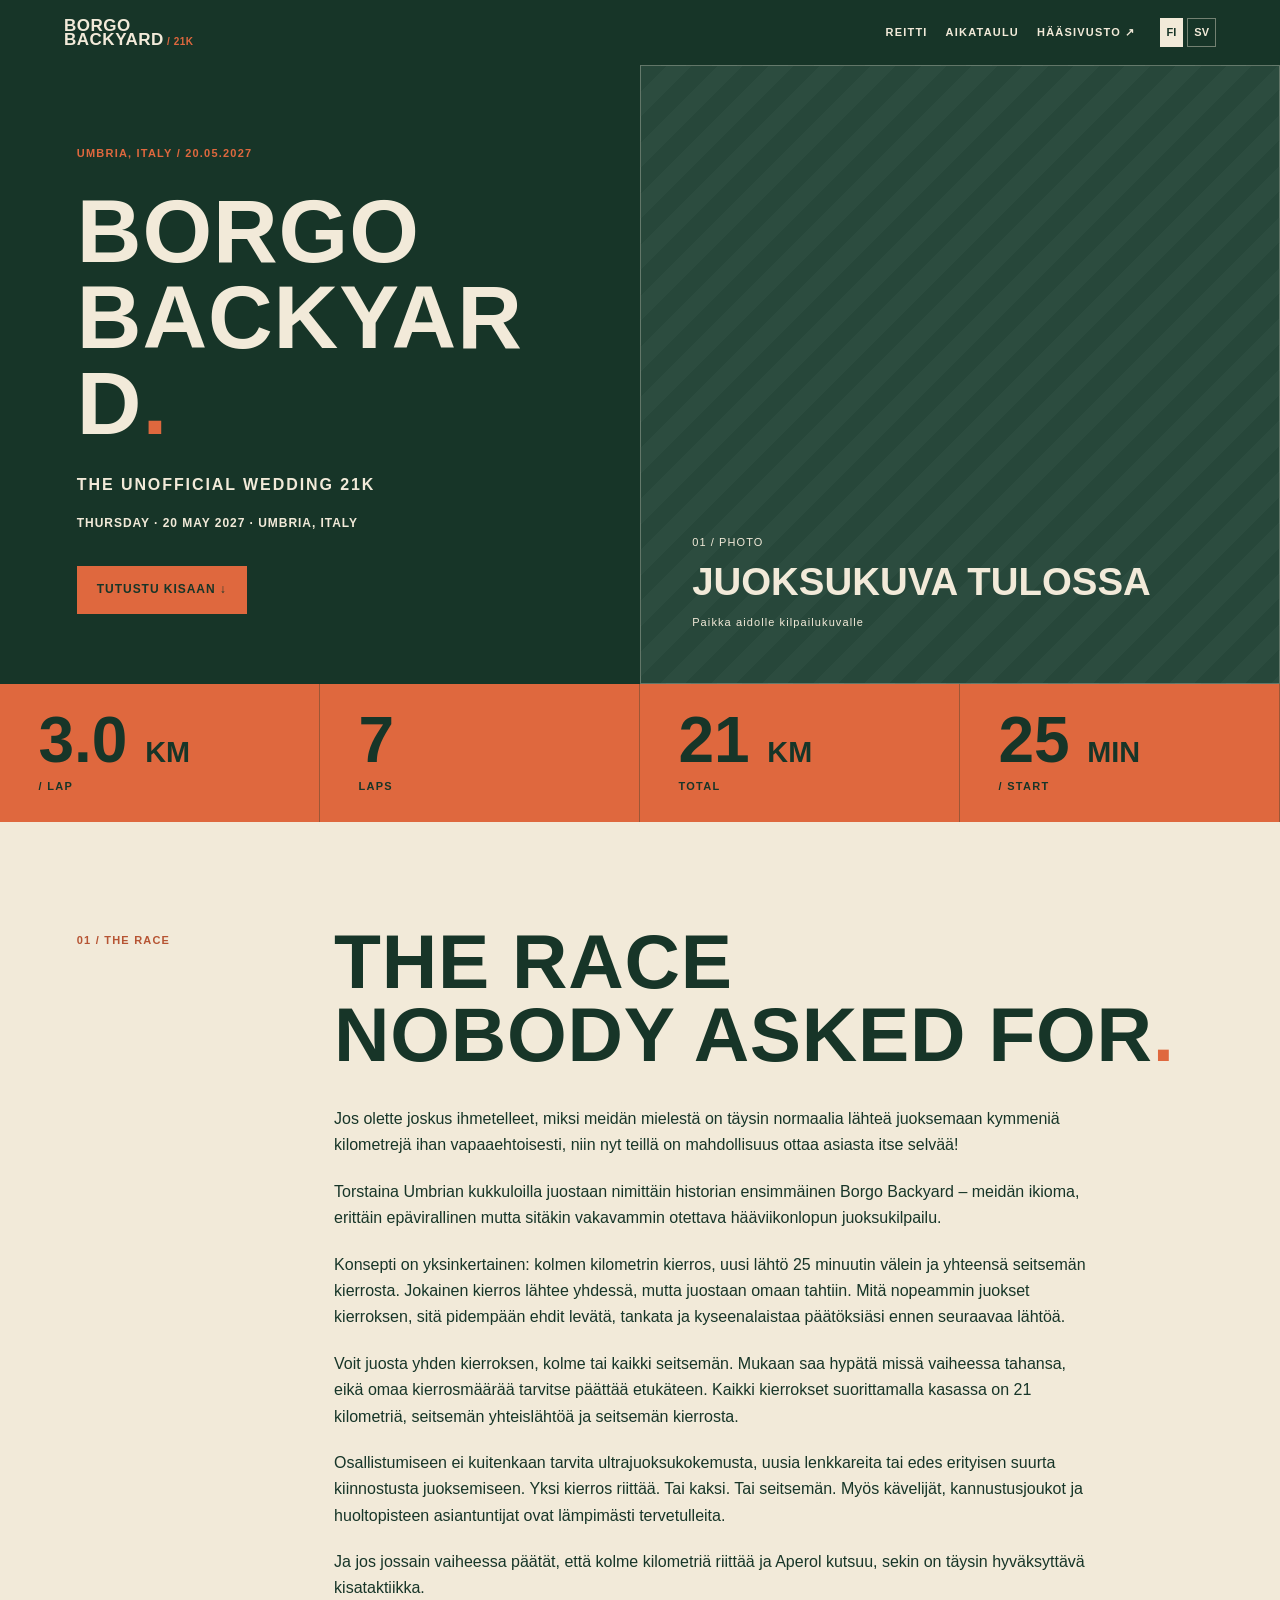
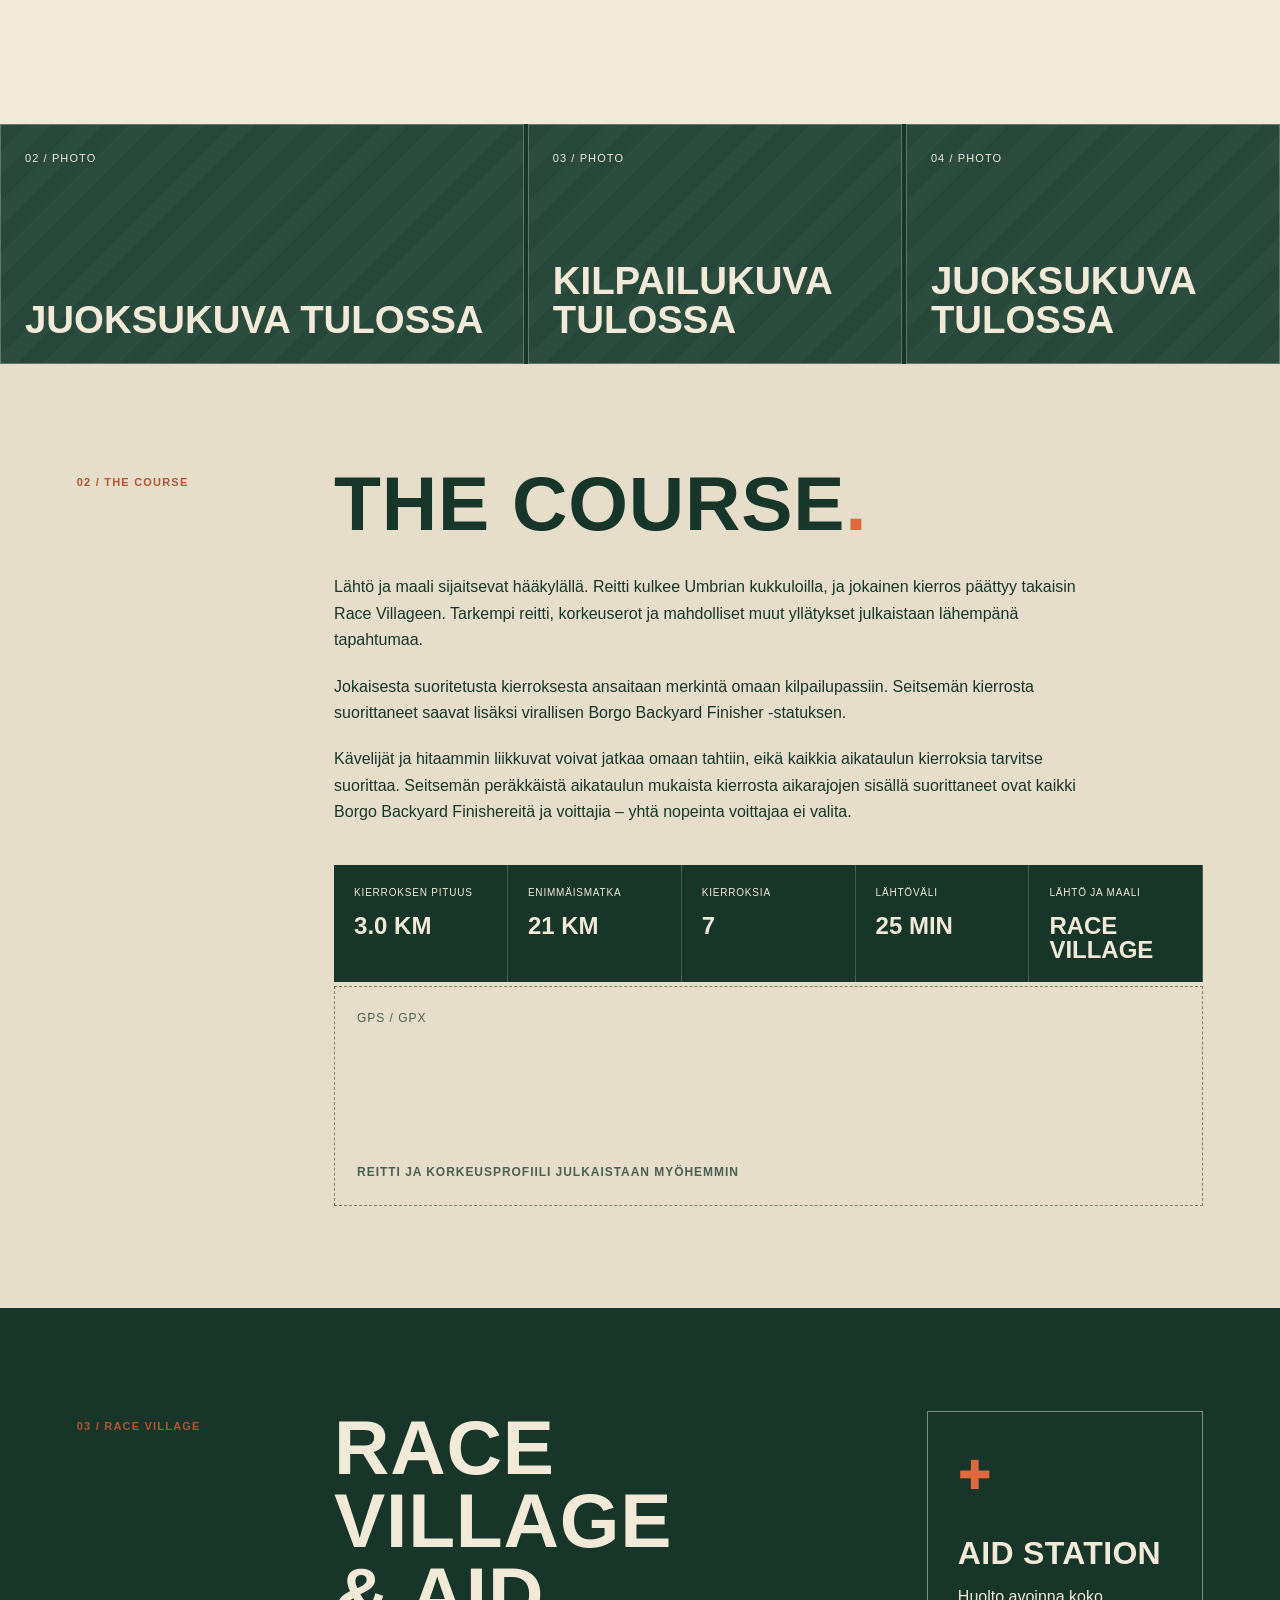
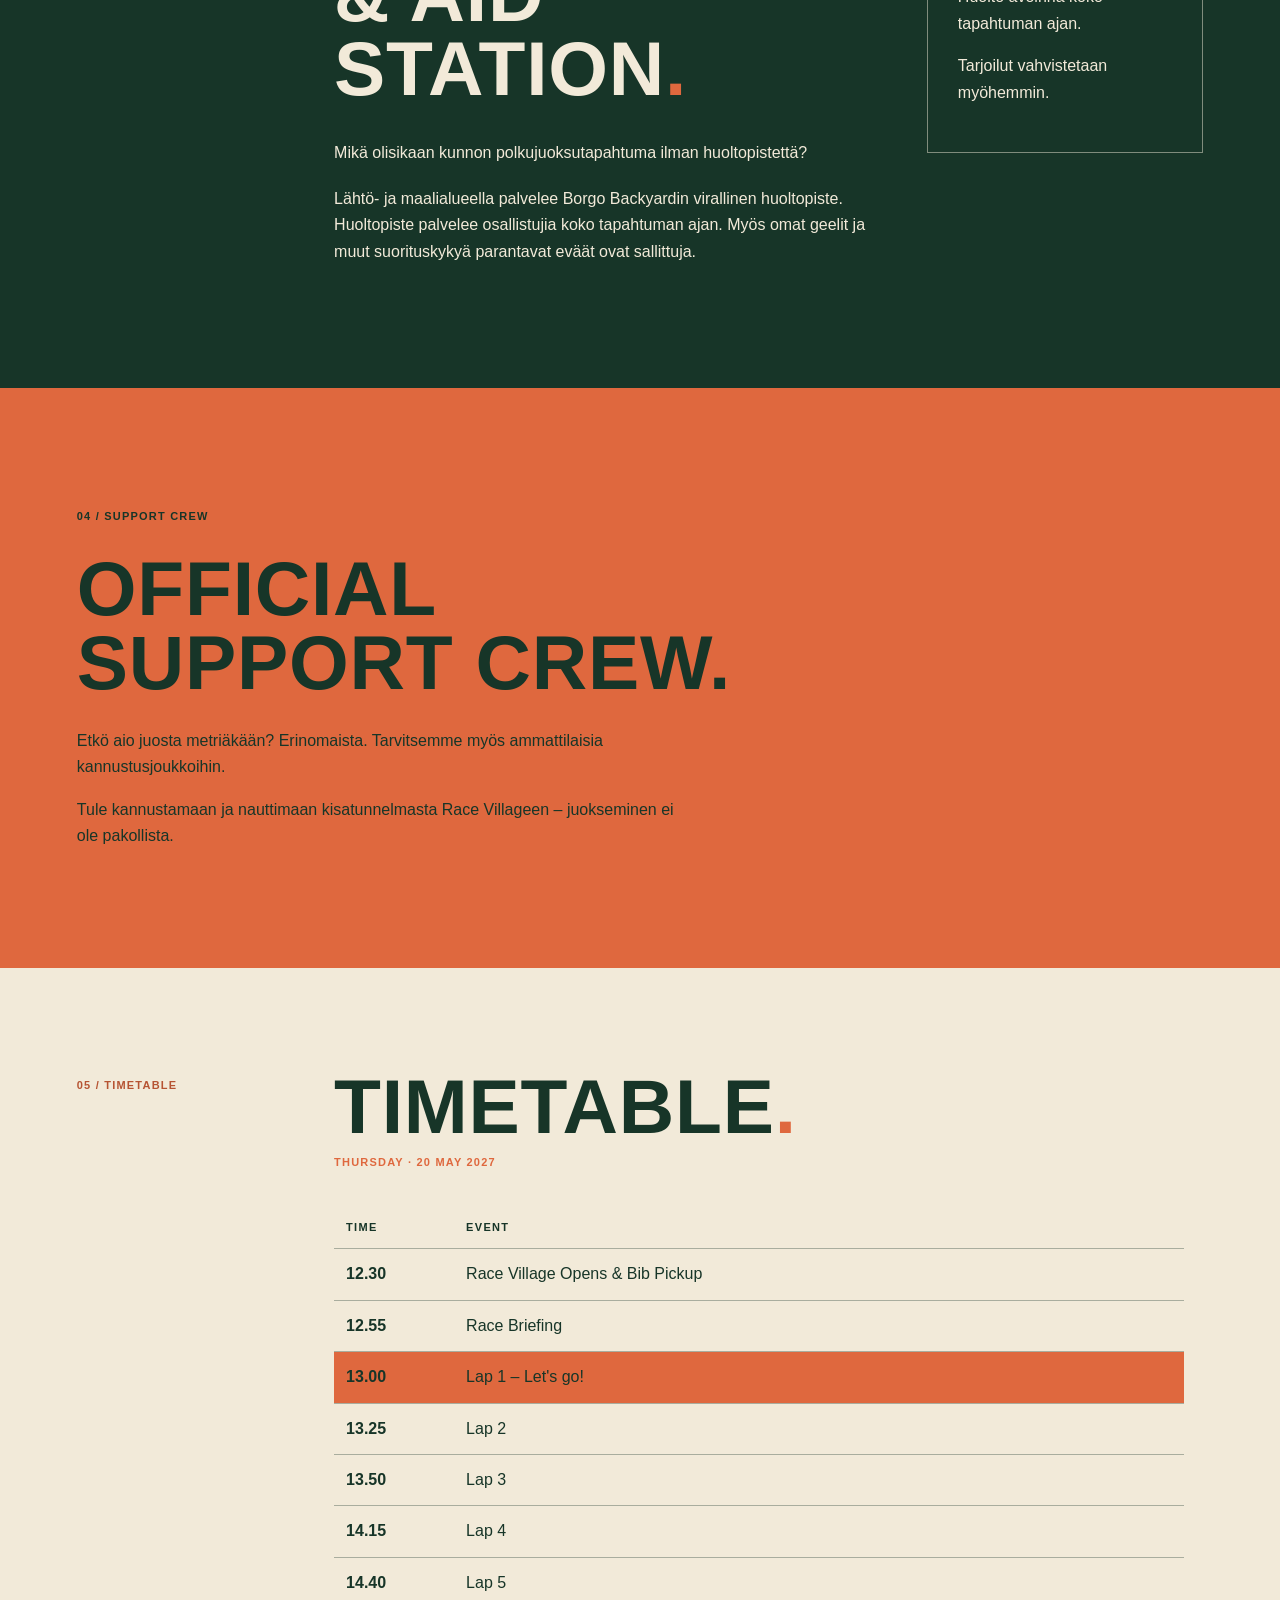
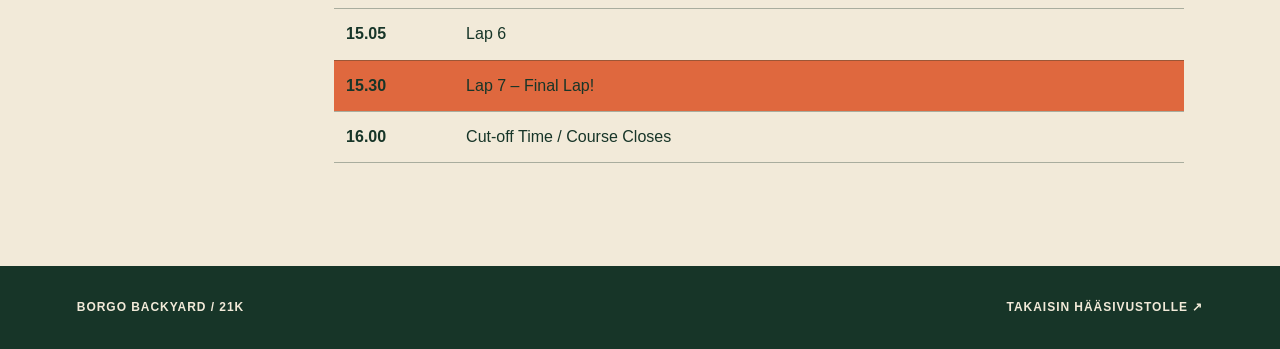
==== borgo-backyard/index.html @ b4e3fb52 "Add Borgo Backyard event Co-authored-by: Copilot App <223556219+Copilot@users.noreply.github.com>" ====
<!DOCTYPE html>
<html lang="fi">
<head>
  <meta charset="utf-8"/>
  <meta name="viewport" content="width=device-width,initial-scale=1"/>
  <meta name="robots" content="noindex, nofollow"/>
  <title>Borgo Backyard · The Unofficial Wedding 21K</title>
  <link rel="stylesheet" href="../css/borgo-backyard.css"/>
</head>
<body>
  <header class="race-header">
    <a class="wordmark" href="#top">BORGO<br/>BACKYARD<span> / 21K</span></a>
    <nav aria-label="Kilpailusivun valikko" data-fi-aria="Kilpailusivun valikko" data-sv-aria="Loppets meny">
      <a href="#course" data-fi="REITTI" data-sv="BANAN">REITTI</a>
      <a href="#timetable" data-fi="AIKATAULU" data-sv="TIDTABELL">AIKATAULU</a>
      <a href="../" data-fi="HÄÄSIVUSTO ↗" data-sv="BRÖLLOPSWEBBPLATSEN ↗">HÄÄSIVUSTO ↗</a>
    </nav>
    <div class="language" role="group" aria-label="Valitse kieli" data-fi-aria="Valitse kieli" data-sv-aria="Välj språk">
      <button type="button" data-language="fi" aria-pressed="true">FI</button><button type="button" data-language="sv" aria-pressed="false">SV</button>
    </div>
  </header>
  <main id="top">
    <section class="hero">
      <div class="hero-copy">
        <p class="kicker">UMBRIA, ITALY / 20.05.2027</p>
        <h1>BORGO<br/>BACKYARD<span>.</span></h1>
        <p class="hero-subtitle">THE UNOFFICIAL WEDDING 21K</p>
        <p class="hero-date">THURSDAY · 20 MAY 2027 · UMBRIA, ITALY</p>
        <a class="button" href="#race" data-fi="TUTUSTU KISAAN ↓" data-sv="UPPTÄCK LOPPET ↓">TUTUSTU KISAAN ↓</a>
      </div>
      <div class="photo-placeholder hero-photo"><span>01 / PHOTO</span><strong data-fi="JUOKSUKUVA TULOSSA" data-sv="LÖPARBILD KOMMER">JUOKSUKUVA TULOSSA</strong><small data-fi="Paikka aidolle kilpailukuvalle" data-sv="Plats för ett autentiskt loppfoto">Paikka aidolle kilpailukuvalle</small></div>
    </section>
    <div class="stats" aria-label="Borgo 21K">
      <div><strong>3.0 <small>KM</small></strong><span> / LAP</span></div>
      <div><strong>7</strong><span> LAPS</span></div>
      <div><strong>21 <small>KM</small></strong><span> TOTAL</span></div>
      <div><strong>25 <small>MIN</small></strong><span> / START</span></div>
    </div>
    <section class="section intro" id="race">
      <div class="section-label">01 / THE RACE</div>
      <div>
        <h2>THE RACE<br/>NOBODY ASKED FOR<span>.</span></h2>
        <div class="copy">
          <p data-fi="Jos olette joskus ihmetelleet, miksi meidän mielestä on täysin normaalia lähteä juoksemaan kymmeniä kilometrejä ihan vapaaehtoisesti, niin nyt teillä on mahdollisuus ottaa asiasta itse selvää!" data-sv="Om ni någon gång har undrat varför vi tycker att det är helt normalt att frivilligt ge sig ut och springa flera mil, har ni nu chansen att ta reda på det själva!">Jos olette joskus ihmetelleet, miksi meidän mielestä on täysin normaalia lähteä juoksemaan kymmeniä kilometrejä ihan vapaaehtoisesti, niin nyt teillä on mahdollisuus ottaa asiasta itse selvää!</p>
          <p data-fi="Torstaina Umbrian kukkuloilla juostaan nimittäin historian ensimmäinen Borgo Backyard – meidän ikioma, erittäin epävirallinen mutta sitäkin vakavammin otettava hääviikonlopun juoksukilpailu." data-sv="På torsdagen springs nämligen historiens första Borgo Backyard bland Umbriens kullar – vårt alldeles egna, högst inofficiella men desto mer seriösa bröllopshelgslopp.">Torstaina Umbrian kukkuloilla juostaan nimittäin historian ensimmäinen Borgo Backyard – meidän ikioma, erittäin epävirallinen mutta sitäkin vakavammin otettava hääviikonlopun juoksukilpailu.</p>
          <p data-fi="Konsepti on yksinkertainen: kolmen kilometrin kierros, uusi lähtö 25 minuutin välein ja yhteensä seitsemän kierrosta. Jokainen kierros lähtee yhdessä, mutta juostaan omaan tahtiin. Mitä nopeammin juokset kierroksen, sitä pidempään ehdit levätä, tankata ja kyseenalaistaa päätöksiäsi ennen seuraavaa lähtöä." data-sv="Konceptet är enkelt: en bana på tre kilometer, en ny start var 25:e minut och sammanlagt sju varv. Alla startar varje varv tillsammans men springer i egen takt. Ju snabbare du springer varvet, desto mer tid får du att vila, fylla på energi och ifrågasätta dina beslut före nästa start.">Konsepti on yksinkertainen: kolmen kilometrin kierros, uusi lähtö 25 minuutin välein ja yhteensä seitsemän kierrosta. Jokainen kierros lähtee yhdessä, mutta juostaan omaan tahtiin. Mitä nopeammin juokset kierroksen, sitä pidempään ehdit levätä, tankata ja kyseenalaistaa päätöksiäsi ennen seuraavaa lähtöä.</p>
          <p data-fi="Voit juosta yhden kierroksen, kolme tai kaikki seitsemän. Mukaan saa hypätä missä vaiheessa tahansa, eikä omaa kierrosmäärää tarvitse päättää etukäteen. Kaikki kierrokset suorittamalla kasassa on 21 kilometriä, seitsemän yhteislähtöä ja seitsemän kierrosta." data-sv="Du kan springa ett varv, tre eller alla sju. Du kan hoppa med när som helst och behöver inte bestämma antalet varv på förhand. Alla varv tillsammans ger 21 kilometer, sju gemensamma starter och sju varv.">Voit juosta yhden kierroksen, kolme tai kaikki seitsemän. Mukaan saa hypätä missä vaiheessa tahansa, eikä omaa kierrosmäärää tarvitse päättää etukäteen. Kaikki kierrokset suorittamalla kasassa on 21 kilometriä, seitsemän yhteislähtöä ja seitsemän kierrosta.</p>
          <p data-fi="Osallistumiseen ei kuitenkaan tarvita ultrajuoksukokemusta, uusia lenkkareita tai edes erityisen suurta kiinnostusta juoksemiseen. Yksi kierros riittää. Tai kaksi. Tai seitsemän. Myös kävelijät, kannustusjoukot ja huoltopisteen asiantuntijat ovat lämpimästi tervetulleita." data-sv="Du behöver varken erfarenhet av ultralopp, nya löparskor eller ens ett särskilt stort intresse för löpning. Ett varv räcker. Eller två. Eller sju. Även promenerare, hejarklack och experter på vätskestationen är varmt välkomna.">Osallistumiseen ei kuitenkaan tarvita ultrajuoksukokemusta, uusia lenkkareita tai edes erityisen suurta kiinnostusta juoksemiseen. Yksi kierros riittää. Tai kaksi. Tai seitsemän. Myös kävelijät, kannustusjoukot ja huoltopisteen asiantuntijat ovat lämpimästi tervetulleita.</p>
          <p data-fi="Ja jos jossain vaiheessa päätät, että kolme kilometriä riittää ja Aperol kutsuu, sekin on täysin hyväksyttävä kisataktiikka." data-sv="Och om du någon gång bestämmer dig för att tre kilometer räcker och Aperol lockar, är det också en fullt godkänd tävlingstaktik.">Ja jos jossain vaiheessa päätät, että kolme kilometriä riittää ja Aperol kutsuu, sekin on täysin hyväksyttävä kisataktiikka.</p>
        </div>
      </div>
    </section>
    <section class="photo-strip" aria-label="Juoksukuvien paikat" data-fi-aria="Juoksukuvien paikat" data-sv-aria="Platser för löparbilder">
      <div class="photo-placeholder"><span>02 / PHOTO</span><strong data-fi="JUOKSUKUVA TULOSSA" data-sv="LÖPARBILD KOMMER">JUOKSUKUVA TULOSSA</strong></div>
      <div class="photo-placeholder"><span>03 / PHOTO</span><strong data-fi="KILPAILUKUVA TULOSSA" data-sv="LOPPFOTO KOMMER">KILPAILUKUVA TULOSSA</strong></div>
      <div class="photo-placeholder"><span>04 / PHOTO</span><strong data-fi="JUOKSUKUVA TULOSSA" data-sv="LÖPARBILD KOMMER">JUOKSUKUVA TULOSSA</strong></div>
    </section>
    <section class="section course" id="course">
      <div class="section-label">02 / THE COURSE</div>
      <div>
        <h2>THE COURSE<span>.</span></h2>
        <div class="copy">
          <p data-fi="Lähtö ja maali sijaitsevat hääkylällä. Reitti kulkee Umbrian kukkuloilla, ja jokainen kierros päättyy takaisin Race Villageen. Tarkempi reitti, korkeuserot ja mahdolliset muut yllätykset julkaistaan lähempänä tapahtumaa." data-sv="Start och mål finns i bröllopsbyn. Banan går bland Umbriens kullar och varje varv slutar tillbaka i Race Village. Den närmare bansträckningen, höjdskillnader och eventuella andra överraskningar publiceras närmare evenemanget.">Lähtö ja maali sijaitsevat hääkylällä. Reitti kulkee Umbrian kukkuloilla, ja jokainen kierros päättyy takaisin Race Villageen. Tarkempi reitti, korkeuserot ja mahdolliset muut yllätykset julkaistaan lähempänä tapahtumaa.</p>
          <p data-fi="Jokaisesta suoritetusta kierroksesta ansaitaan merkintä omaan kilpailupassiin. Seitsemän kierrosta suorittaneet saavat lisäksi virallisen Borgo Backyard Finisher -statuksen." data-sv="Varje avklarat varv ger en anteckning i ditt tävlingspass. Den som klarar sju varv får dessutom officiell Borgo Backyard Finisher-status.">Jokaisesta suoritetusta kierroksesta ansaitaan merkintä omaan kilpailupassiin. Seitsemän kierrosta suorittaneet saavat lisäksi virallisen Borgo Backyard Finisher -statuksen.</p>
          <p data-fi="Kävelijät ja hitaammin liikkuvat voivat jatkaa omaan tahtiin, eikä kaikkia aikataulun kierroksia tarvitse suorittaa. Seitsemän peräkkäistä aikataulun mukaista kierrosta aikarajojen sisällä suorittaneet ovat kaikki Borgo Backyard Finishereitä ja voittajia – yhtä nopeinta voittajaa ei valita." data-sv="Promenerare och långsammare deltagare kan fortsätta i egen takt och behöver inte genomföra alla schemalagda varv. Alla som klarar sju på varandra följande schemalagda varv inom tidsgränserna är Borgo Backyard Finishers och vinnare – ingen enskild snabbaste vinnare utses.">Kävelijät ja hitaammin liikkuvat voivat jatkaa omaan tahtiin, eikä kaikkia aikataulun kierroksia tarvitse suorittaa. Seitsemän peräkkäistä aikataulun mukaista kierrosta aikarajojen sisällä suorittaneet ovat kaikki Borgo Backyard Finishereitä ja voittajia – yhtä nopeinta voittajaa ei valita.</p>
        </div>
        <div class="course-card">
          <div><span data-fi="KIERROKSEN PITUUS" data-sv="VARVETS LÄNGD">KIERROKSEN PITUUS</span><strong>3.0 KM</strong></div>
          <div><span data-fi="ENIMMÄISMATKA" data-sv="MAXDISTANS">ENIMMÄISMATKA</span><strong>21 KM</strong></div>
          <div><span data-fi="KIERROKSIA" data-sv="VARV">KIERROKSIA</span><strong>7</strong></div>
          <div><span data-fi="LÄHTÖVÄLI" data-sv="STARTINTERVALL">LÄHTÖVÄLI</span><strong>25 MIN</strong></div>
          <div><span data-fi="LÄHTÖ JA MAALI" data-sv="START OCH MÅL">LÄHTÖ JA MAALI</span><strong>RACE VILLAGE</strong></div>
        </div>
        <div class="map-placeholder"><span>GPS / GPX</span><strong data-fi="REITTI JA KORKEUSPROFIILI JULKAISTAAN MYÖHEMMIN" data-sv="BANA OCH HÖJDPROFIL PUBLICERAS SENARE">REITTI JA KORKEUSPROFIILI JULKAISTAAN MYÖHEMMIN</strong></div>
      </div>
    </section>
    <section class="section village">
      <div class="section-label">03 / RACE VILLAGE</div>
      <div class="village-grid">
        <div><h2>RACE VILLAGE<br/>&amp; AID STATION<span>.</span></h2>
          <div class="copy"><p data-fi="Mikä olisikaan kunnon polkujuoksutapahtuma ilman huoltopistettä?" data-sv="Vad vore ett riktigt traillopp utan en vätskestation?">Mikä olisikaan kunnon polkujuoksutapahtuma ilman huoltopistettä?</p>
          <p data-fi="Lähtö- ja maalialueella palvelee Borgo Backyardin virallinen huoltopiste. Huoltopiste palvelee osallistujia koko tapahtuman ajan. Myös omat geelit ja muut suorituskykyä parantavat eväät ovat sallittuja." data-sv="Vid start och mål finns Borgo Backyards officiella vätskestation, som betjänar deltagarna under hela evenemanget. Egna geler och andra prestationshöjande tilltugg är också tillåtna.">Lähtö- ja maalialueella palvelee Borgo Backyardin virallinen huoltopiste. Huoltopiste palvelee osallistujia koko tapahtuman ajan. Myös omat geelit ja muut suorituskykyä parantavat eväät ovat sallittuja.</p></div>
        </div>
        <aside class="aid-card"><span class="aid-icon" aria-hidden="true">✚</span><h3>AID STATION</h3><p data-fi="Huolto avoinna koko tapahtuman ajan." data-sv="Stationen är öppen under hela evenemanget.">Huolto avoinna koko tapahtuman ajan.</p><p data-fi="Tarjoilut vahvistetaan myöhemmin." data-sv="Serveringen bekräftas senare.">Tarjoilut vahvistetaan myöhemmin.</p></aside>
      </div>
    </section>
    <section class="support">
      <p class="section-label">04 / SUPPORT CREW</p><h2>OFFICIAL<br/>SUPPORT CREW<span>.</span></h2>
      <p data-fi="Etkö aio juosta metriäkään? Erinomaista. Tarvitsemme myös ammattilaisia kannustusjoukkoihin." data-sv="Tänker du inte springa en enda meter? Utmärkt. Vi behöver också proffs i hejarklacken.">Etkö aio juosta metriäkään? Erinomaista. Tarvitsemme myös ammattilaisia kannustusjoukkoihin.</p>
      <p data-fi="Tule kannustamaan ja nauttimaan kisatunnelmasta Race Villageen – juokseminen ei ole pakollista." data-sv="Kom och heja och njut av stämningen i Race Village – du måste inte springa.">Tule kannustamaan ja nauttimaan kisatunnelmasta Race Villageen – juokseminen ei ole pakollista.</p>
    </section>
    <section class="section timetable" id="timetable">
      <div class="section-label">05 / TIMETABLE</div>
      <div><h2>TIMETABLE<span>.</span></h2><p class="kicker">THURSDAY · 20 MAY 2027</p>
        <table><thead><tr><th>TIME</th><th>EVENT</th></tr></thead><tbody>
          <tr><td>12.30</td><td>Race Village Opens &amp; Bib Pickup</td></tr>
          <tr><td>12.55</td><td>Race Briefing</td></tr>
          <tr class="highlight"><td>13.00</td><td>Lap 1 – Let's go!</td></tr>
          <tr><td>13.25</td><td>Lap 2</td></tr><tr><td>13.50</td><td>Lap 3</td></tr>
          <tr><td>14.15</td><td>Lap 4</td></tr><tr><td>14.40</td><td>Lap 5</td></tr>
          <tr><td>15.05</td><td>Lap 6</td></tr>
          <tr class="highlight"><td>15.30</td><td>Lap 7 – Final Lap!</td></tr>
          <tr><td>16.00</td><td>Cut-off Time / Course Closes</td></tr>
        </tbody></table>
      </div>
    </section>
  </main>
  <footer><span>BORGO BACKYARD / 21K</span><a href="../" data-fi="TAKAISIN HÄÄSIVUSTOLLE ↗" data-sv="TILLBAKA TILL BRÖLLOPSWEBBPLATSEN ↗">TAKAISIN HÄÄSIVUSTOLLE ↗</a></footer>
  <script src="../js/borgo-backyard.js"></script>
</body>
</html>
---- css/borgo-backyard.css ----
:root { color-scheme: light; --green: #173528; --cream: #f2ead9; --orange: #df683e; }
* { box-sizing: border-box; }
html { scroll-behavior: smooth; }
body { margin: 0; background: var(--cream); color: var(--green); font: 16px/1.65 Arial, sans-serif; }
a { color: inherit; }
button { font: inherit; }
.race-header { display: flex; align-items: center; gap: 24px; padding: 18px clamp(20px, 5vw, 72px); background: var(--green); color: var(--cream); }
.wordmark { flex-shrink: 0; font: 900 17px/.82 Impact, 'Arial Narrow', sans-serif; letter-spacing: .03em; text-decoration: none; }
.wordmark span { color: var(--orange); font-size: 10px; white-space: nowrap; }
.race-header nav { display: flex; flex-wrap: wrap; justify-content: flex-end; gap: 18px; margin-left: auto; }
.race-header nav a, .language, .section-label, .kicker { font: 700 11px/1.4 Arial, sans-serif; letter-spacing: .11em; }
.race-header nav a { text-decoration: none; }
.race-header a:hover, footer a:hover { color: var(--orange); }
.language { display: flex; gap: 4px; }
.language button { border: 1px solid #f2ead96b; padding: 6px; background: none; color: inherit; cursor: pointer; font-size: 11px; }
.language button[aria-pressed="true"] { background: var(--cream); color: var(--green); }
.hero { display: grid; grid-template-columns: 1fr 1fr; min-height: 580px; background: var(--green); color: var(--cream); }
.hero-copy { align-self: center; padding: 70px clamp(24px, 6vw, 90px); }
.kicker, .section-label { text-transform: uppercase; }
.kicker { color: var(--orange); }
h1, h2, h3 { margin: 0; font-family: Impact, 'Arial Narrow', sans-serif; font-weight: 900; line-height: .96; letter-spacing: .01em; }
h1 { margin: 26px 0; font-size: clamp(48px, 7vw, 112px); overflow-wrap: anywhere; }
h1 span, h2 span { color: var(--orange); }
h2 { font-size: clamp(45px, 6vw, 84px); }
.hero-subtitle { font-weight: 800; letter-spacing: .12em; }
.hero-date { font-size: 12px; font-weight: 700; letter-spacing: .08em; }
.button { display: inline-block; margin-top: 20px; padding: 14px 20px; background: var(--orange); color: var(--green); font-size: 12px; font-weight: 800; text-decoration: none; letter-spacing: .08em; }
.button:hover { background: var(--cream); }
.photo-placeholder { display: flex; flex-direction: column; justify-content: space-between; gap: 12px; min-width: 0; min-height: 240px; padding: 24px; border: 1px solid #f2ead94a; background: repeating-linear-gradient(135deg, #27473a, #27473a 18px, #2c4c3f 18px, #2c4c3f 36px); color: var(--cream); overflow-wrap: anywhere; }
.photo-placeholder span, .photo-placeholder small { font-size: 11px; letter-spacing: .1em; }
.photo-placeholder strong { font: 900 clamp(22px, 3vw, 42px)/1 Impact, 'Arial Narrow', sans-serif; }
.hero-photo { min-height: 580px; justify-content: flex-end; padding: clamp(24px, 4vw, 60px); }
.stats { display: grid; grid-template-columns: repeat(4, 1fr); background: var(--orange); }
.stats div { padding: 24px clamp(14px, 3vw, 50px); border-right: 1px solid #17352855; }
.stats strong { display: block; font: 900 clamp(35px, 5vw, 66px)/1 Impact, 'Arial Narrow', sans-serif; }
.stats strong small { font-size: .45em; }
.stats span { font-size: 11px; font-weight: 700; letter-spacing: .12em; }
.section { display: grid; grid-template-columns: minmax(110px, 1fr) minmax(0, 4fr); gap: 40px; padding: clamp(60px, 8vw, 120px) clamp(24px, 6vw, 90px); }
.section-label { padding-top: 8px; color: #b65433; }
.copy { max-width: 760px; margin-top: 34px; }
.copy p { margin: 0 0 20px; }
.photo-strip { display: grid; grid-template-columns: 1.4fr 1fr 1fr; gap: 4px; background: var(--green); }
.course { background: #e6decb; }
.course-card { display: grid; grid-template-columns: repeat(5, 1fr); margin-top: 40px; background: var(--green); color: var(--cream); }
.course-card div { padding: 20px; border-right: 1px solid #f2ead93a; }
.course-card span, .course-card strong { display: block; }
.course-card span { font-size: 10px; letter-spacing: .08em; }
.course-card strong { margin-top: 12px; font: 900 24px/1 Impact, 'Arial Narrow', sans-serif; }
.map-placeholder { display: flex; flex-direction: column; justify-content: space-between; gap: 30px; min-height: 220px; margin-top: 4px; padding: 22px; border: 1px dashed #17352888; color: #496052; font-size: 12px; letter-spacing: .08em; }
.village { background: var(--green); color: var(--cream); }
.village-grid { display: grid; grid-template-columns: 2fr 1fr; gap: 40px; }
.aid-card { align-self: start; padding: 30px; border: 1px solid #f2ead97a; }
.aid-icon { display: block; margin-bottom: 30px; color: var(--orange); font-size: 40px; }
.aid-card h3 { font-size: 32px; }
.support { padding: clamp(60px, 8vw, 120px) clamp(24px, 6vw, 90px); background: var(--orange); }
.support .section-label, .support h2 span { color: var(--green); }
.support h2 { margin: 28px 0; }
.support p:not(.section-label) { max-width: 600px; }
.timetable table { width: 100%; max-width: 850px; margin-top: 36px; border-collapse: collapse; text-align: left; }
.timetable th { font-size: 11px; letter-spacing: .12em; }
.timetable th, .timetable td { padding: 12px; border-bottom: 1px solid #17352855; }
.timetable td:first-child { width: 120px; font-weight: 800; font-variant-numeric: tabular-nums; }
.timetable .highlight { background: var(--orange); }
footer { display: flex; flex-wrap: wrap; justify-content: space-between; gap: 20px; padding: 32px clamp(24px, 6vw, 90px); background: var(--green); color: var(--cream); font-size: 12px; font-weight: 700; letter-spacing: .08em; }
footer a { text-decoration: none; }
@media (max-width: 700px) {
  .race-header { flex-wrap: wrap; gap: 16px; }
  .race-header nav { order: 3; width: 100%; justify-content: flex-start; margin: 0; gap: 14px; }
  .language { margin-left: auto; }
  .hero { grid-template-columns: 1fr; }
  .hero-copy { padding: 60px 24px; }
  .hero-photo { min-height: 280px; }
  .stats { grid-template-columns: repeat(2, 1fr); }
  .stats div { border-bottom: 1px solid #17352855; }
  .section { grid-template-columns: 1fr; gap: 20px; }
  .photo-strip { grid-template-columns: repeat(2, minmax(0, 1fr)); }
  .photo-strip .photo-placeholder:first-child { grid-column: 1 / -1; }
  .course-card { grid-template-columns: repeat(2, 1fr); }
  .course-card div { border-bottom: 1px solid #f2ead93a; }
  .village-grid { grid-template-columns: 1fr; }
}
@media (prefers-reduced-motion: reduce) { html { scroll-behavior: auto; } }
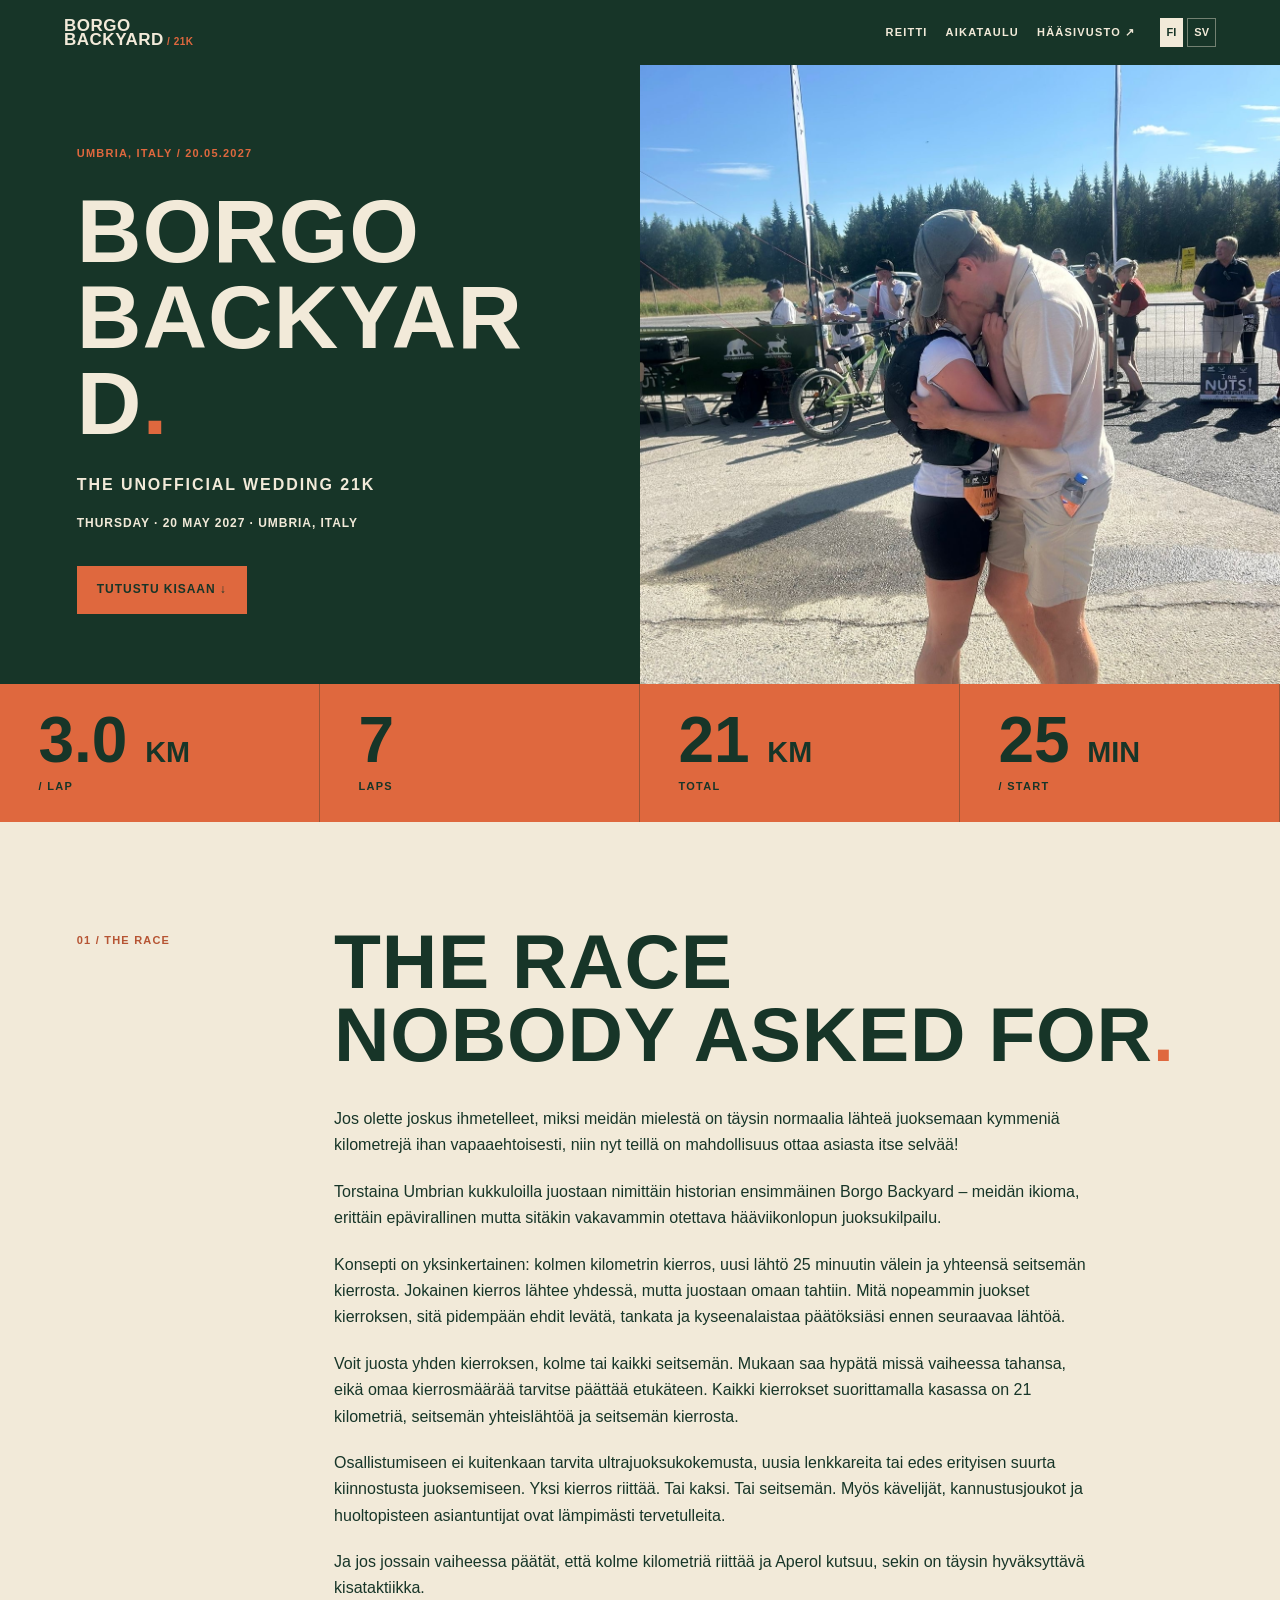
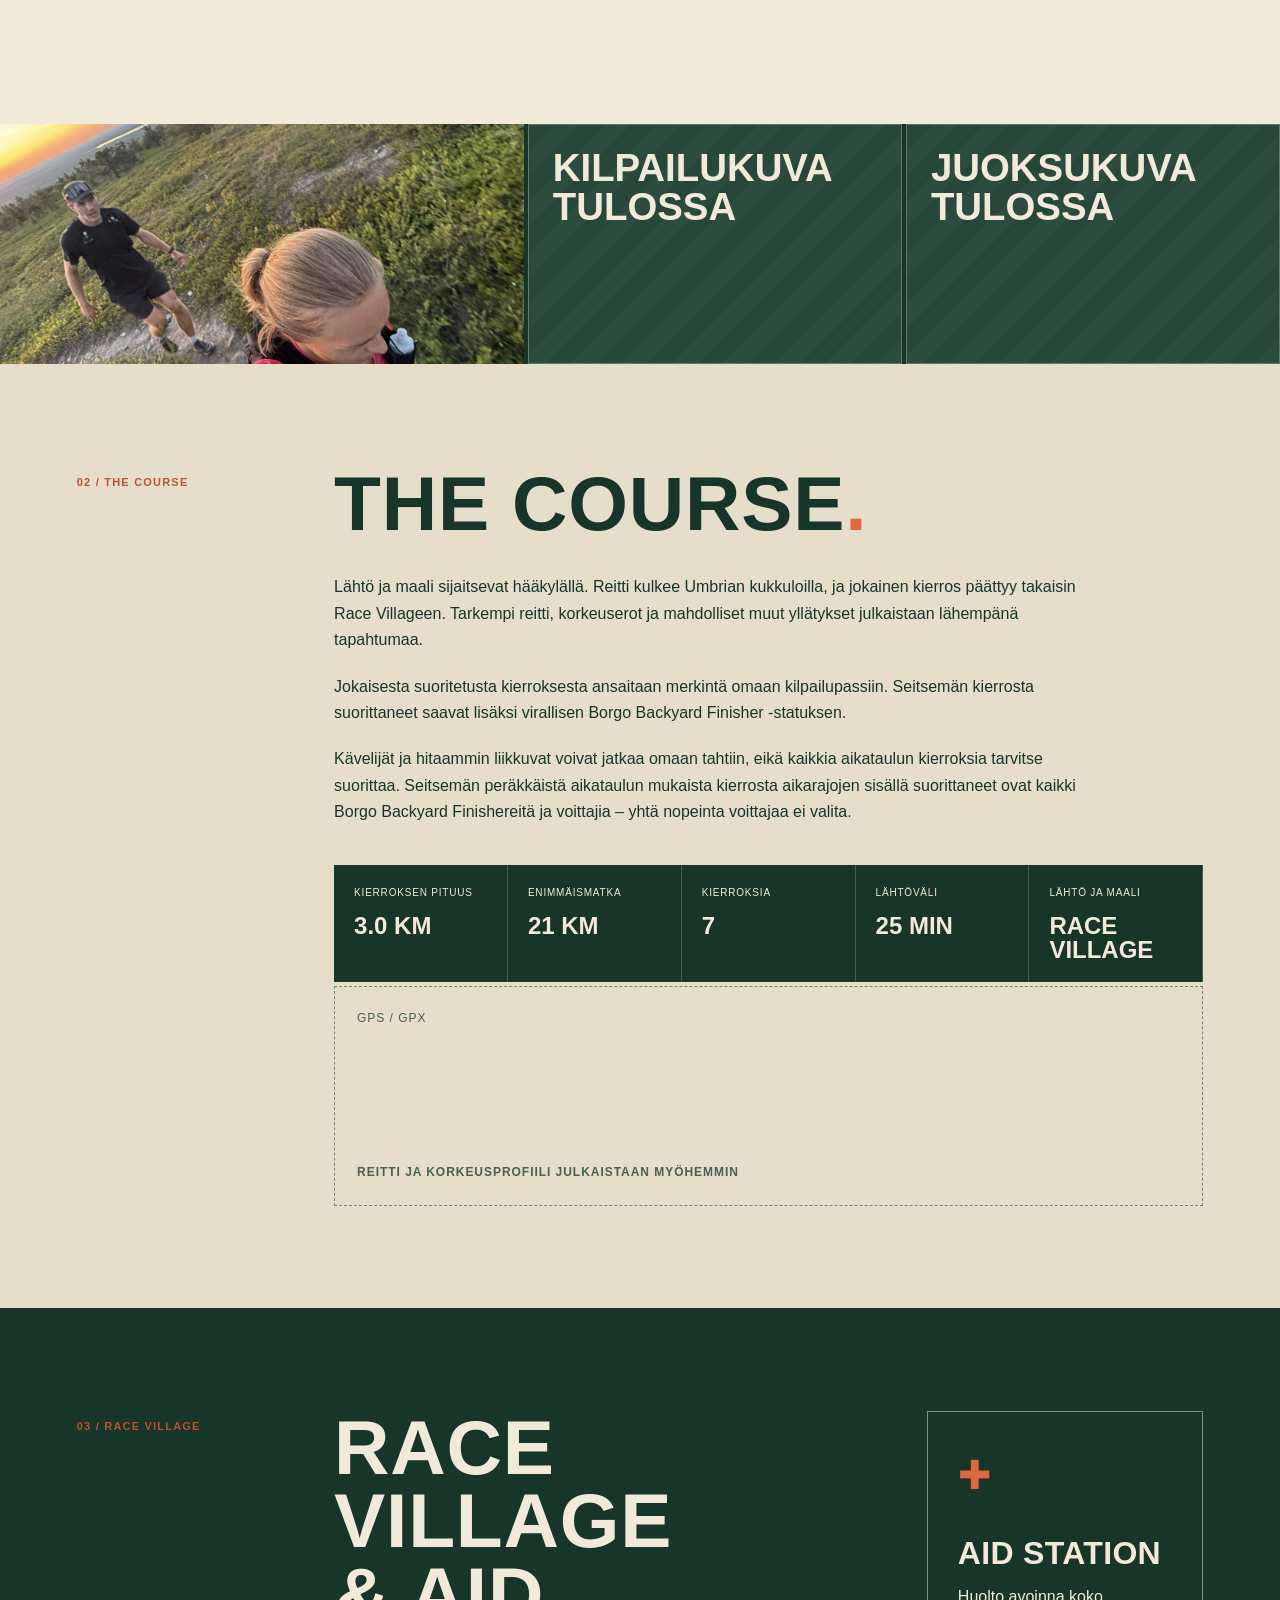
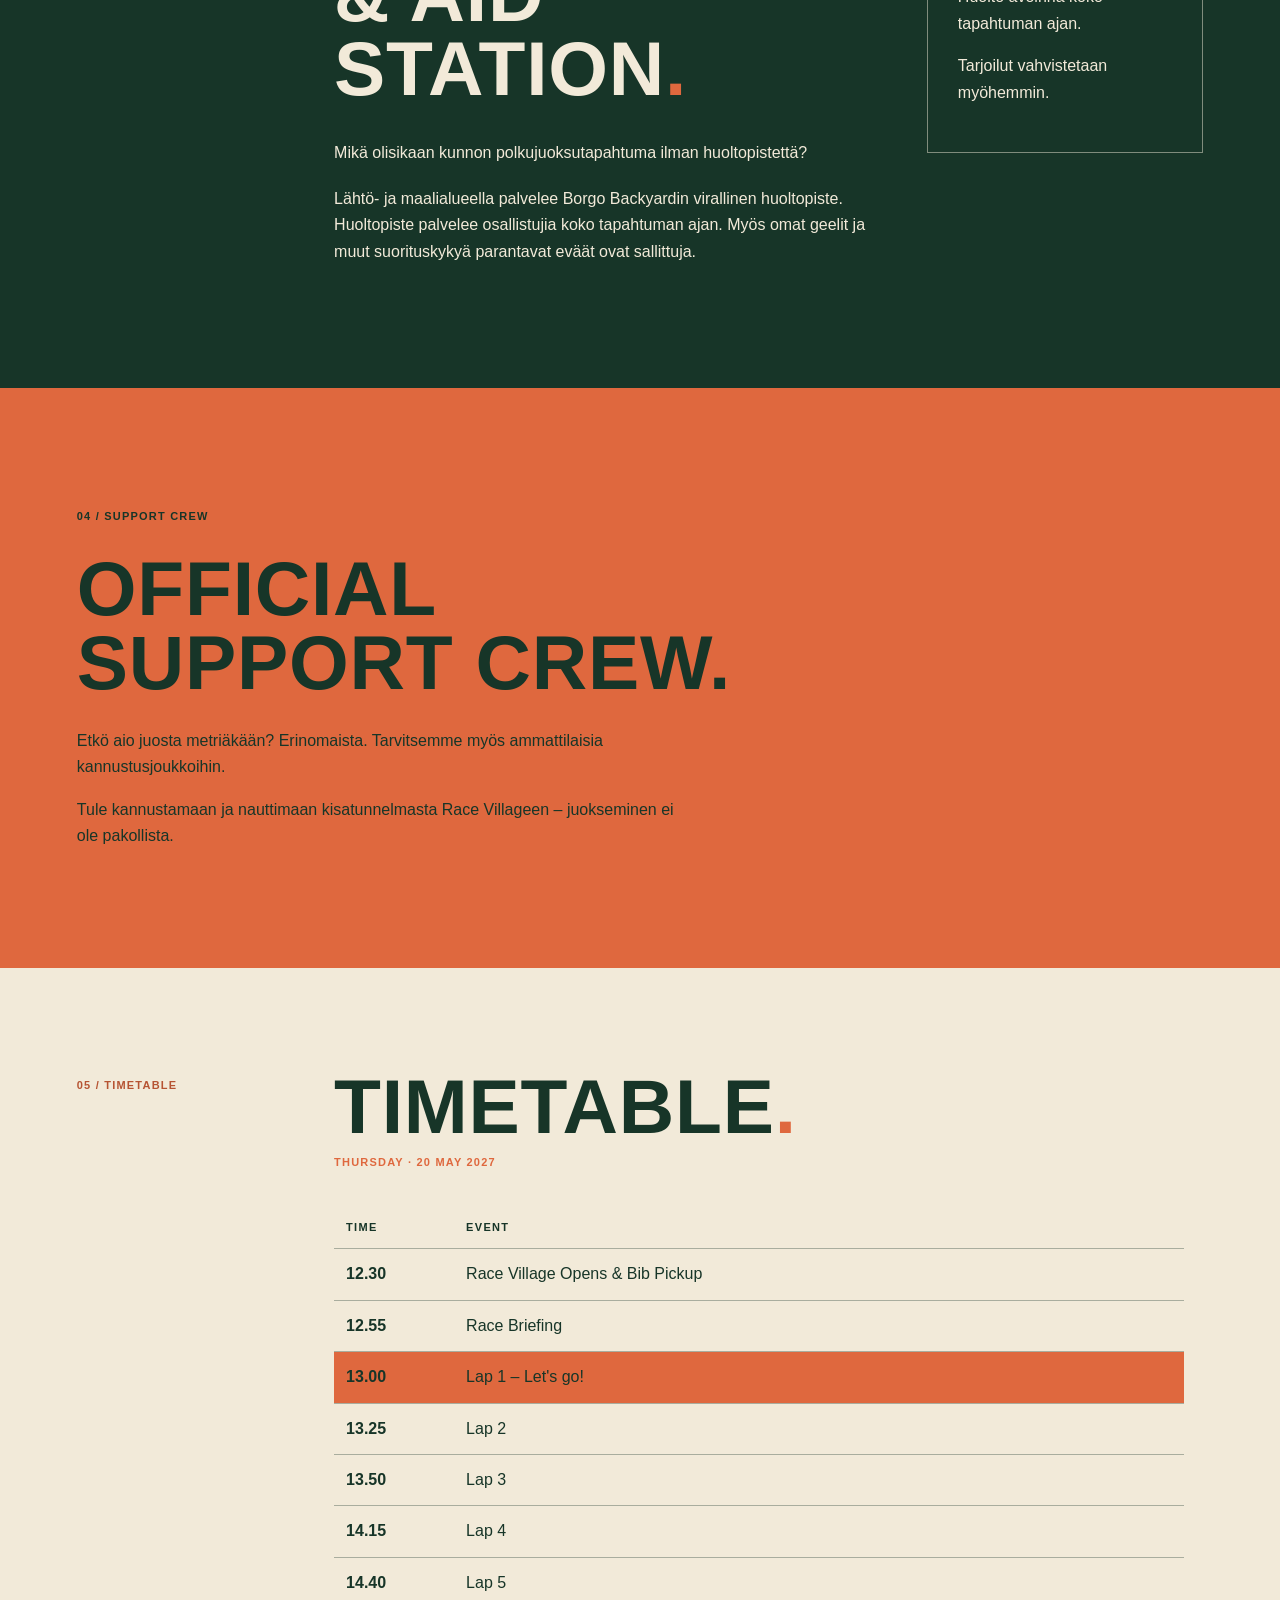
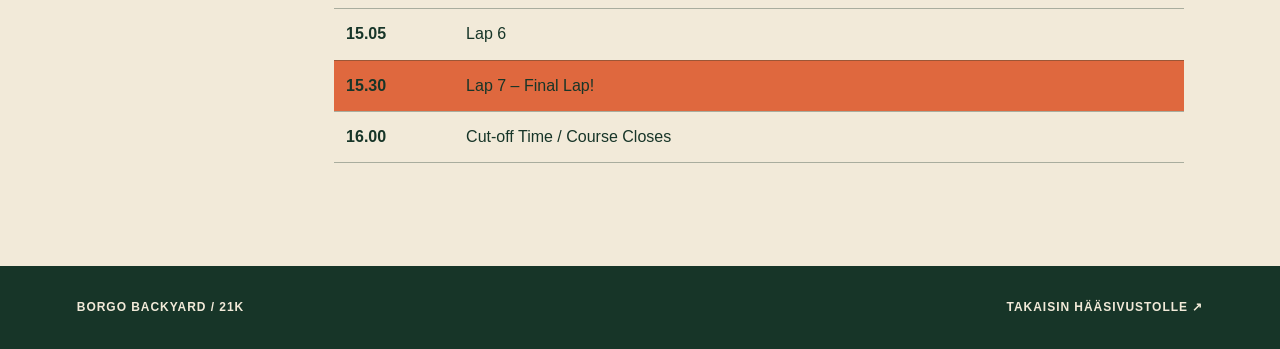
==== commit 04192d42: "Add Borgo Backyard race photos Co-authored-by: Copilot App <223556219+Copilot@users.noreply.github.c" ====
--- a/borgo-backyard/index.html
+++ b/borgo-backyard/index.html
@@ -28,7 +28,9 @@
         <p class="hero-date">THURSDAY · 20 MAY 2027 · UMBRIA, ITALY</p>
         <a class="button" href="#race" data-fi="TUTUSTU KISAAN ↓" data-sv="UPPTÄCK LOPPET ↓">TUTUSTU KISAAN ↓</a>
       </div>
-      <div class="photo-placeholder hero-photo"><span>01 / PHOTO</span><strong data-fi="JUOKSUKUVA TULOSSA" data-sv="LÖPARBILD KOMMER">JUOKSUKUVA TULOSSA</strong><small data-fi="Paikka aidolle kilpailukuvalle" data-sv="Plats för ett autentiskt loppfoto">Paikka aidolle kilpailukuvalle</small></div>
+      <figure class="photo-placeholder photo-image hero-photo">
+        <img src="../images/borgo-backyard-01.png" alt="Arttu ja Tinya halaavat juoksutapahtumassa" data-fi-alt="Arttu ja Tinya halaavat juoksutapahtumassa" data-sv-alt="Arttu och Tinya kramas under ett löpevenemang" fetchpriority="high"/>
+      </figure>
     </section>
     <div class="stats" aria-label="Borgo 21K">
       <div><strong>3.0 <small>KM</small></strong><span> / LAP</span></div>
@@ -51,9 +53,11 @@
       </div>
     </section>
     <section class="photo-strip" aria-label="Juoksukuvien paikat" data-fi-aria="Juoksukuvien paikat" data-sv-aria="Platser för löparbilder">
-      <div class="photo-placeholder"><span>02 / PHOTO</span><strong data-fi="JUOKSUKUVA TULOSSA" data-sv="LÖPARBILD KOMMER">JUOKSUKUVA TULOSSA</strong></div>
-      <div class="photo-placeholder"><span>03 / PHOTO</span><strong data-fi="KILPAILUKUVA TULOSSA" data-sv="LOPPFOTO KOMMER">KILPAILUKUVA TULOSSA</strong></div>
-      <div class="photo-placeholder"><span>04 / PHOTO</span><strong data-fi="JUOKSUKUVA TULOSSA" data-sv="LÖPARBILD KOMMER">JUOKSUKUVA TULOSSA</strong></div>
+      <figure class="photo-placeholder photo-image photo-strip-image">
+        <img src="../images/borgo-backyard-02.png" alt="Arttu ja Tinya juoksevat polulla ilta-auringossa" data-fi-alt="Arttu ja Tinya juoksevat polulla ilta-auringossa" data-sv-alt="Arttu och Tinya springer på en stig i kvällssolen" loading="lazy"/>
+      </figure>
+      <div class="photo-placeholder"><strong data-fi="KILPAILUKUVA TULOSSA" data-sv="LOPPFOTO KOMMER">KILPAILUKUVA TULOSSA</strong></div>
+      <div class="photo-placeholder"><strong data-fi="JUOKSUKUVA TULOSSA" data-sv="LÖPARBILD KOMMER">JUOKSUKUVA TULOSSA</strong></div>
     </section>
     <section class="section course" id="course">
       <div class="section-label">02 / THE COURSE</div>
--- a/css/borgo-backyard.css
+++ b/css/borgo-backyard.css
@@ -30,6 +30,11 @@
 .photo-placeholder span, .photo-placeholder small { font-size: 11px; letter-spacing: .1em; }
 .photo-placeholder strong { font: 900 clamp(22px, 3vw, 42px)/1 Impact, 'Arial Narrow', sans-serif; }
 .hero-photo { min-height: 580px; justify-content: flex-end; padding: clamp(24px, 4vw, 60px); }
+.photo-image { position: relative; display: block; min-width: 0; margin: 0; padding: 0; border: 0; overflow: hidden; }
+.photo-image img { position: absolute; inset: 0; display: block; width: 100%; height: 100%; object-fit: cover; }
+.hero-photo img { object-position: center 40%; }
+.photo-strip-image { min-height: 240px; }
+.photo-strip-image img { object-position: center 50%; }
 .stats { display: grid; grid-template-columns: repeat(4, 1fr); background: var(--orange); }
 .stats div { padding: 24px clamp(14px, 3vw, 50px); border-right: 1px solid #17352855; }
 .stats strong { display: block; font: 900 clamp(35px, 5vw, 66px)/1 Impact, 'Arial Narrow', sans-serif; }
@@ -41,7 +46,7 @@
 .copy p { margin: 0 0 20px; }
 .photo-strip { display: grid; grid-template-columns: 1.4fr 1fr 1fr; gap: 4px; background: var(--green); }
 .course { background: #e6decb; }
-.course-card { display: grid; grid-template-columns: repeat(5, 1fr); margin-top: 40px; background: var(--green); color: var(--cream); }
+.course-card { display: grid; grid-template-columns: repeat(5, minmax(0, 1fr)); margin-top: 40px; background: var(--green); color: var(--cream); }
 .course-card div { padding: 20px; border-right: 1px solid #f2ead93a; }
 .course-card span, .course-card strong { display: block; }
 .course-card span { font-size: 10px; letter-spacing: .08em; }
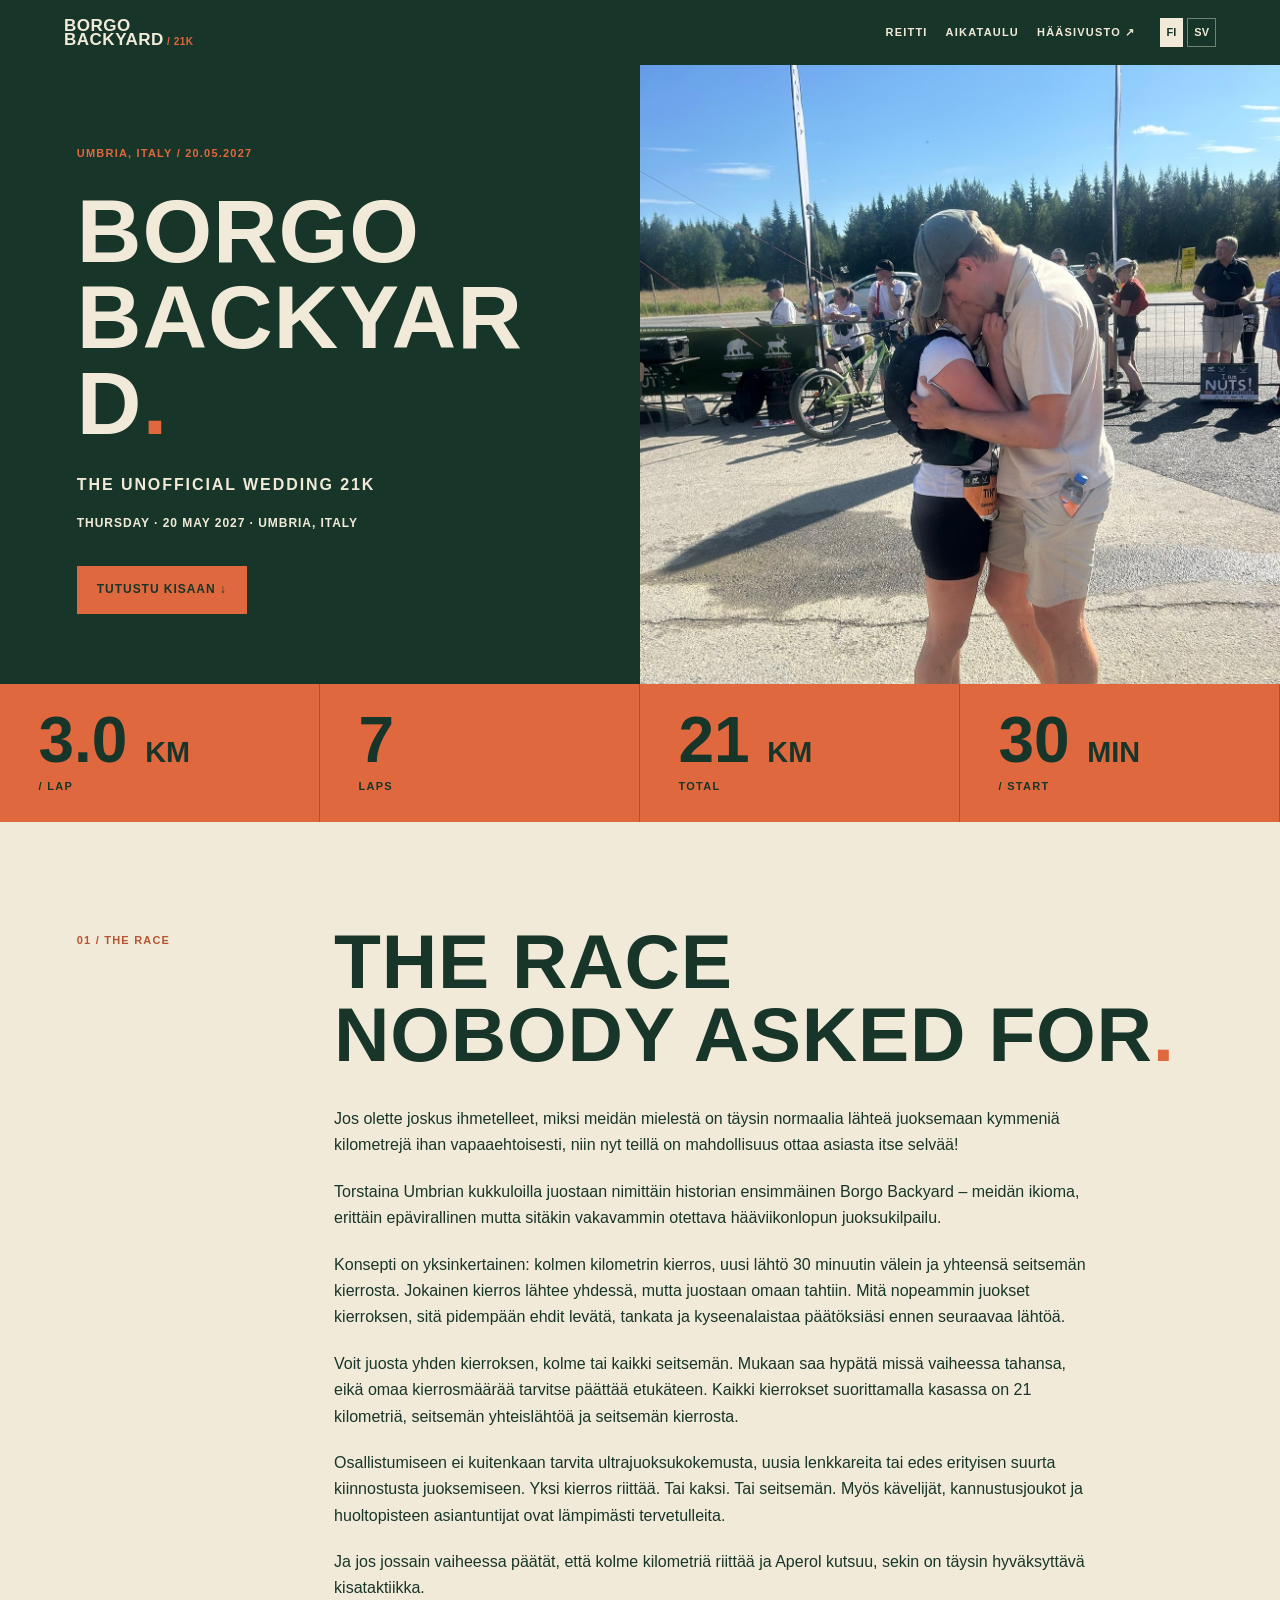
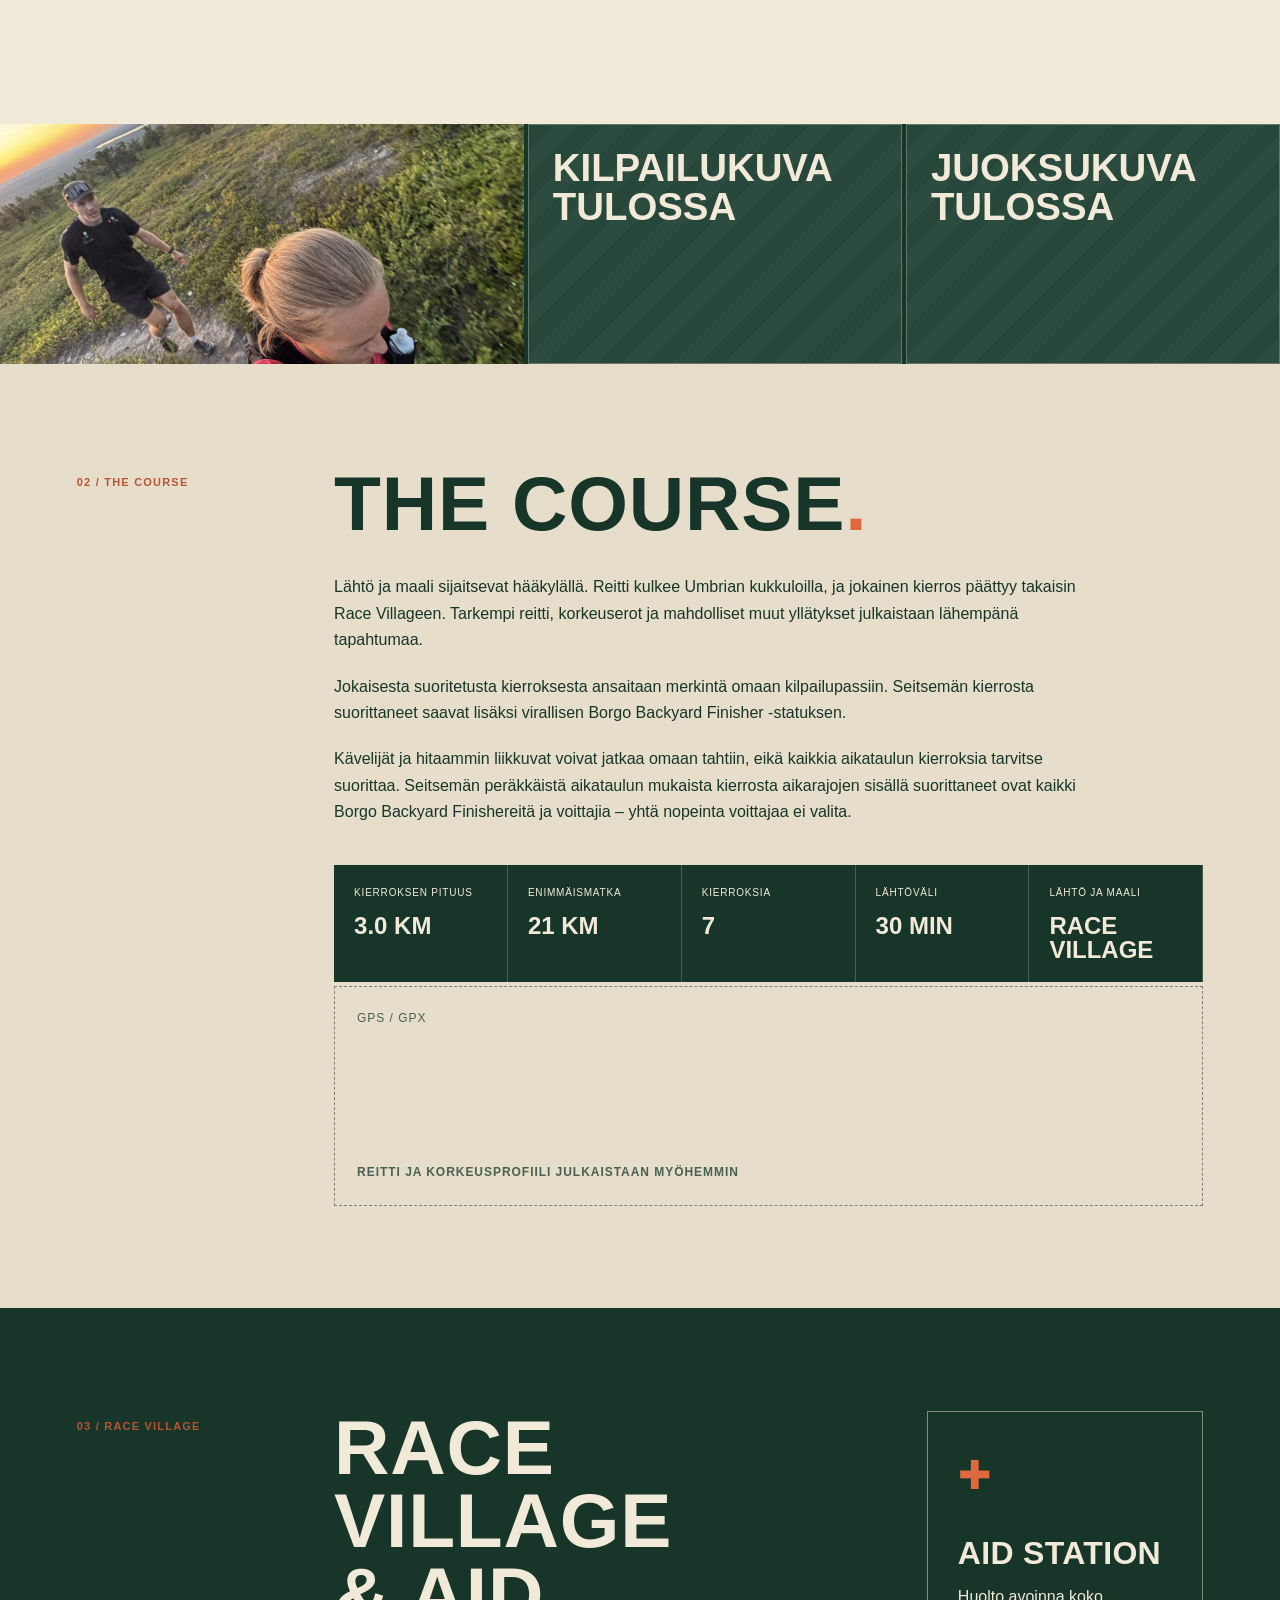
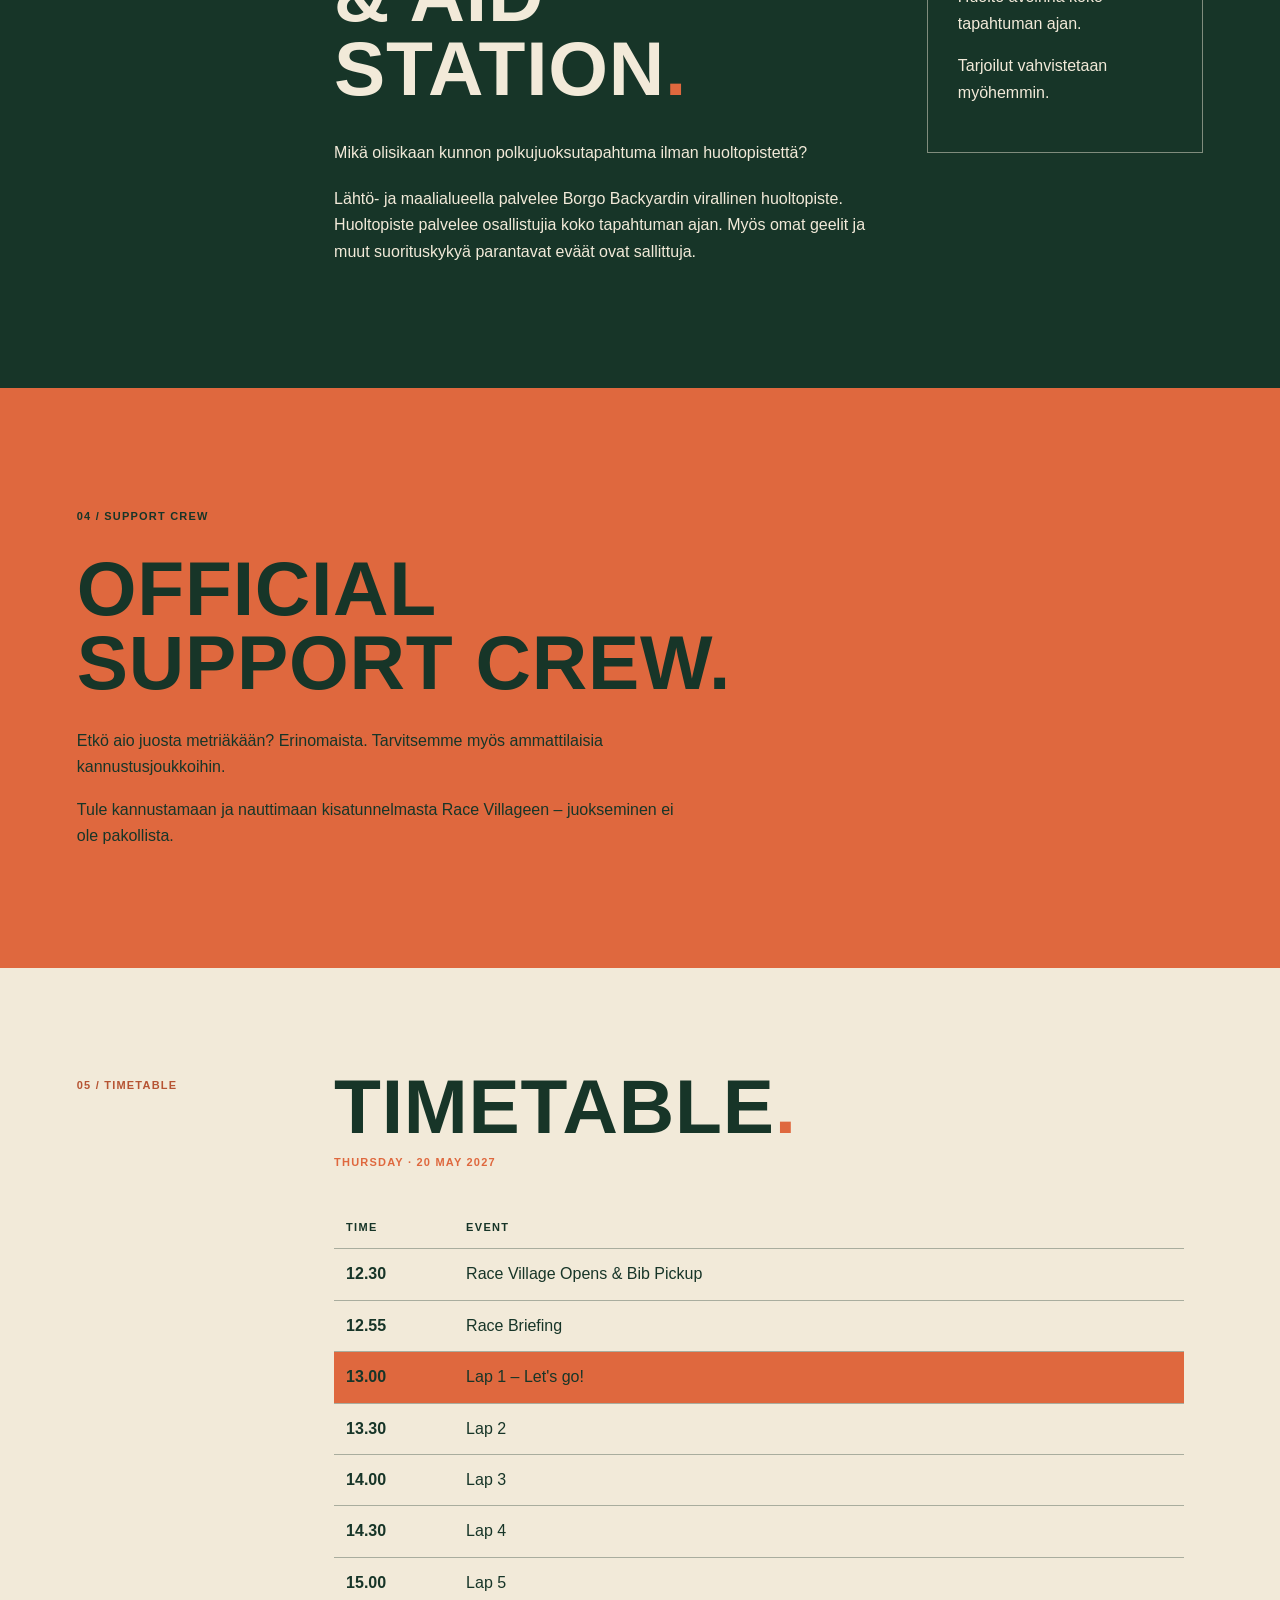
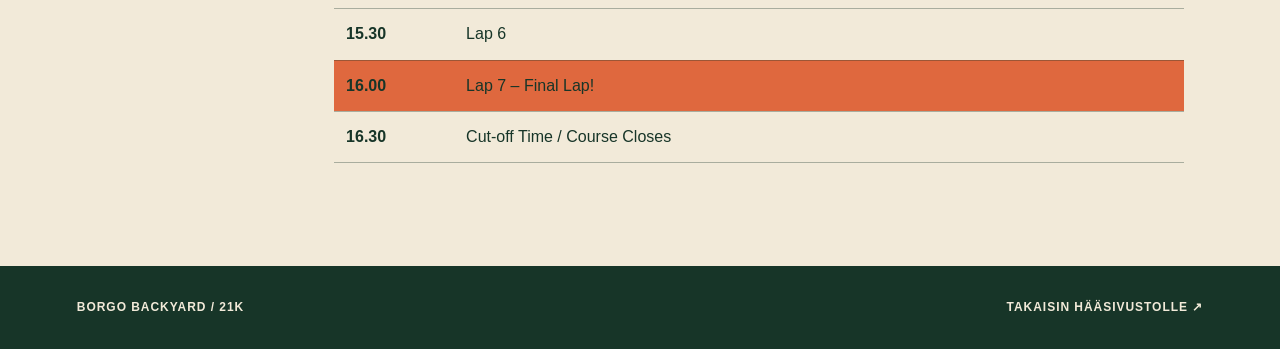
==== commit 28445a5f: "Update Borgo lap interval Co-authored-by: Copilot App <223556219+Copilot@users.noreply.github.com>" ====
--- a/borgo-backyard/index.html
+++ b/borgo-backyard/index.html
@@ -36,7 +36,7 @@
       <div><strong>3.0 <small>KM</small></strong><span> / LAP</span></div>
       <div><strong>7</strong><span> LAPS</span></div>
       <div><strong>21 <small>KM</small></strong><span> TOTAL</span></div>
-      <div><strong>25 <small>MIN</small></strong><span> / START</span></div>
+      <div><strong>30 <small>MIN</small></strong><span> / START</span></div>
     </div>
     <section class="section intro" id="race">
       <div class="section-label">01 / THE RACE</div>
@@ -45,7 +45,7 @@
         <div class="copy">
           <p data-fi="Jos olette joskus ihmetelleet, miksi meidän mielestä on täysin normaalia lähteä juoksemaan kymmeniä kilometrejä ihan vapaaehtoisesti, niin nyt teillä on mahdollisuus ottaa asiasta itse selvää!" data-sv="Om ni någon gång har undrat varför vi tycker att det är helt normalt att frivilligt ge sig ut och springa flera mil, har ni nu chansen att ta reda på det själva!">Jos olette joskus ihmetelleet, miksi meidän mielestä on täysin normaalia lähteä juoksemaan kymmeniä kilometrejä ihan vapaaehtoisesti, niin nyt teillä on mahdollisuus ottaa asiasta itse selvää!</p>
           <p data-fi="Torstaina Umbrian kukkuloilla juostaan nimittäin historian ensimmäinen Borgo Backyard – meidän ikioma, erittäin epävirallinen mutta sitäkin vakavammin otettava hääviikonlopun juoksukilpailu." data-sv="På torsdagen springs nämligen historiens första Borgo Backyard bland Umbriens kullar – vårt alldeles egna, högst inofficiella men desto mer seriösa bröllopshelgslopp.">Torstaina Umbrian kukkuloilla juostaan nimittäin historian ensimmäinen Borgo Backyard – meidän ikioma, erittäin epävirallinen mutta sitäkin vakavammin otettava hääviikonlopun juoksukilpailu.</p>
-          <p data-fi="Konsepti on yksinkertainen: kolmen kilometrin kierros, uusi lähtö 25 minuutin välein ja yhteensä seitsemän kierrosta. Jokainen kierros lähtee yhdessä, mutta juostaan omaan tahtiin. Mitä nopeammin juokset kierroksen, sitä pidempään ehdit levätä, tankata ja kyseenalaistaa päätöksiäsi ennen seuraavaa lähtöä." data-sv="Konceptet är enkelt: en bana på tre kilometer, en ny start var 25:e minut och sammanlagt sju varv. Alla startar varje varv tillsammans men springer i egen takt. Ju snabbare du springer varvet, desto mer tid får du att vila, fylla på energi och ifrågasätta dina beslut före nästa start.">Konsepti on yksinkertainen: kolmen kilometrin kierros, uusi lähtö 25 minuutin välein ja yhteensä seitsemän kierrosta. Jokainen kierros lähtee yhdessä, mutta juostaan omaan tahtiin. Mitä nopeammin juokset kierroksen, sitä pidempään ehdit levätä, tankata ja kyseenalaistaa päätöksiäsi ennen seuraavaa lähtöä.</p>
+          <p data-fi="Konsepti on yksinkertainen: kolmen kilometrin kierros, uusi lähtö 30 minuutin välein ja yhteensä seitsemän kierrosta. Jokainen kierros lähtee yhdessä, mutta juostaan omaan tahtiin. Mitä nopeammin juokset kierroksen, sitä pidempään ehdit levätä, tankata ja kyseenalaistaa päätöksiäsi ennen seuraavaa lähtöä." data-sv="Konceptet är enkelt: en bana på tre kilometer, en ny start var 30:e minut och sammanlagt sju varv. Alla startar varje varv tillsammans men springer i egen takt. Ju snabbare du springer varvet, desto mer tid får du att vila, fylla på energi och ifrågasätta dina beslut före nästa start.">Konsepti on yksinkertainen: kolmen kilometrin kierros, uusi lähtö 30 minuutin välein ja yhteensä seitsemän kierrosta. Jokainen kierros lähtee yhdessä, mutta juostaan omaan tahtiin. Mitä nopeammin juokset kierroksen, sitä pidempään ehdit levätä, tankata ja kyseenalaistaa päätöksiäsi ennen seuraavaa lähtöä.</p>
           <p data-fi="Voit juosta yhden kierroksen, kolme tai kaikki seitsemän. Mukaan saa hypätä missä vaiheessa tahansa, eikä omaa kierrosmäärää tarvitse päättää etukäteen. Kaikki kierrokset suorittamalla kasassa on 21 kilometriä, seitsemän yhteislähtöä ja seitsemän kierrosta." data-sv="Du kan springa ett varv, tre eller alla sju. Du kan hoppa med när som helst och behöver inte bestämma antalet varv på förhand. Alla varv tillsammans ger 21 kilometer, sju gemensamma starter och sju varv.">Voit juosta yhden kierroksen, kolme tai kaikki seitsemän. Mukaan saa hypätä missä vaiheessa tahansa, eikä omaa kierrosmäärää tarvitse päättää etukäteen. Kaikki kierrokset suorittamalla kasassa on 21 kilometriä, seitsemän yhteislähtöä ja seitsemän kierrosta.</p>
           <p data-fi="Osallistumiseen ei kuitenkaan tarvita ultrajuoksukokemusta, uusia lenkkareita tai edes erityisen suurta kiinnostusta juoksemiseen. Yksi kierros riittää. Tai kaksi. Tai seitsemän. Myös kävelijät, kannustusjoukot ja huoltopisteen asiantuntijat ovat lämpimästi tervetulleita." data-sv="Du behöver varken erfarenhet av ultralopp, nya löparskor eller ens ett särskilt stort intresse för löpning. Ett varv räcker. Eller två. Eller sju. Även promenerare, hejarklack och experter på vätskestationen är varmt välkomna.">Osallistumiseen ei kuitenkaan tarvita ultrajuoksukokemusta, uusia lenkkareita tai edes erityisen suurta kiinnostusta juoksemiseen. Yksi kierros riittää. Tai kaksi. Tai seitsemän. Myös kävelijät, kannustusjoukot ja huoltopisteen asiantuntijat ovat lämpimästi tervetulleita.</p>
           <p data-fi="Ja jos jossain vaiheessa päätät, että kolme kilometriä riittää ja Aperol kutsuu, sekin on täysin hyväksyttävä kisataktiikka." data-sv="Och om du någon gång bestämmer dig för att tre kilometer räcker och Aperol lockar, är det också en fullt godkänd tävlingstaktik.">Ja jos jossain vaiheessa päätät, että kolme kilometriä riittää ja Aperol kutsuu, sekin on täysin hyväksyttävä kisataktiikka.</p>
@@ -72,7 +72,7 @@
           <div><span data-fi="KIERROKSEN PITUUS" data-sv="VARVETS LÄNGD">KIERROKSEN PITUUS</span><strong>3.0 KM</strong></div>
           <div><span data-fi="ENIMMÄISMATKA" data-sv="MAXDISTANS">ENIMMÄISMATKA</span><strong>21 KM</strong></div>
           <div><span data-fi="KIERROKSIA" data-sv="VARV">KIERROKSIA</span><strong>7</strong></div>
-          <div><span data-fi="LÄHTÖVÄLI" data-sv="STARTINTERVALL">LÄHTÖVÄLI</span><strong>25 MIN</strong></div>
+          <div><span data-fi="LÄHTÖVÄLI" data-sv="STARTINTERVALL">LÄHTÖVÄLI</span><strong>30 MIN</strong></div>
           <div><span data-fi="LÄHTÖ JA MAALI" data-sv="START OCH MÅL">LÄHTÖ JA MAALI</span><strong>RACE VILLAGE</strong></div>
         </div>
         <div class="map-placeholder"><span>GPS / GPX</span><strong data-fi="REITTI JA KORKEUSPROFIILI JULKAISTAAN MYÖHEMMIN" data-sv="BANA OCH HÖJDPROFIL PUBLICERAS SENARE">REITTI JA KORKEUSPROFIILI JULKAISTAAN MYÖHEMMIN</strong></div>
@@ -100,11 +100,11 @@
           <tr><td>12.30</td><td>Race Village Opens &amp; Bib Pickup</td></tr>
           <tr><td>12.55</td><td>Race Briefing</td></tr>
           <tr class="highlight"><td>13.00</td><td>Lap 1 – Let's go!</td></tr>
-          <tr><td>13.25</td><td>Lap 2</td></tr><tr><td>13.50</td><td>Lap 3</td></tr>
-          <tr><td>14.15</td><td>Lap 4</td></tr><tr><td>14.40</td><td>Lap 5</td></tr>
-          <tr><td>15.05</td><td>Lap 6</td></tr>
-          <tr class="highlight"><td>15.30</td><td>Lap 7 – Final Lap!</td></tr>
-          <tr><td>16.00</td><td>Cut-off Time / Course Closes</td></tr>
+          <tr><td>13.30</td><td>Lap 2</td></tr><tr><td>14.00</td><td>Lap 3</td></tr>
+          <tr><td>14.30</td><td>Lap 4</td></tr><tr><td>15.00</td><td>Lap 5</td></tr>
+          <tr><td>15.30</td><td>Lap 6</td></tr>
+          <tr class="highlight"><td>16.00</td><td>Lap 7 – Final Lap!</td></tr>
+          <tr><td>16.30</td><td>Cut-off Time / Course Closes</td></tr>
         </tbody></table>
       </div>
     </section>
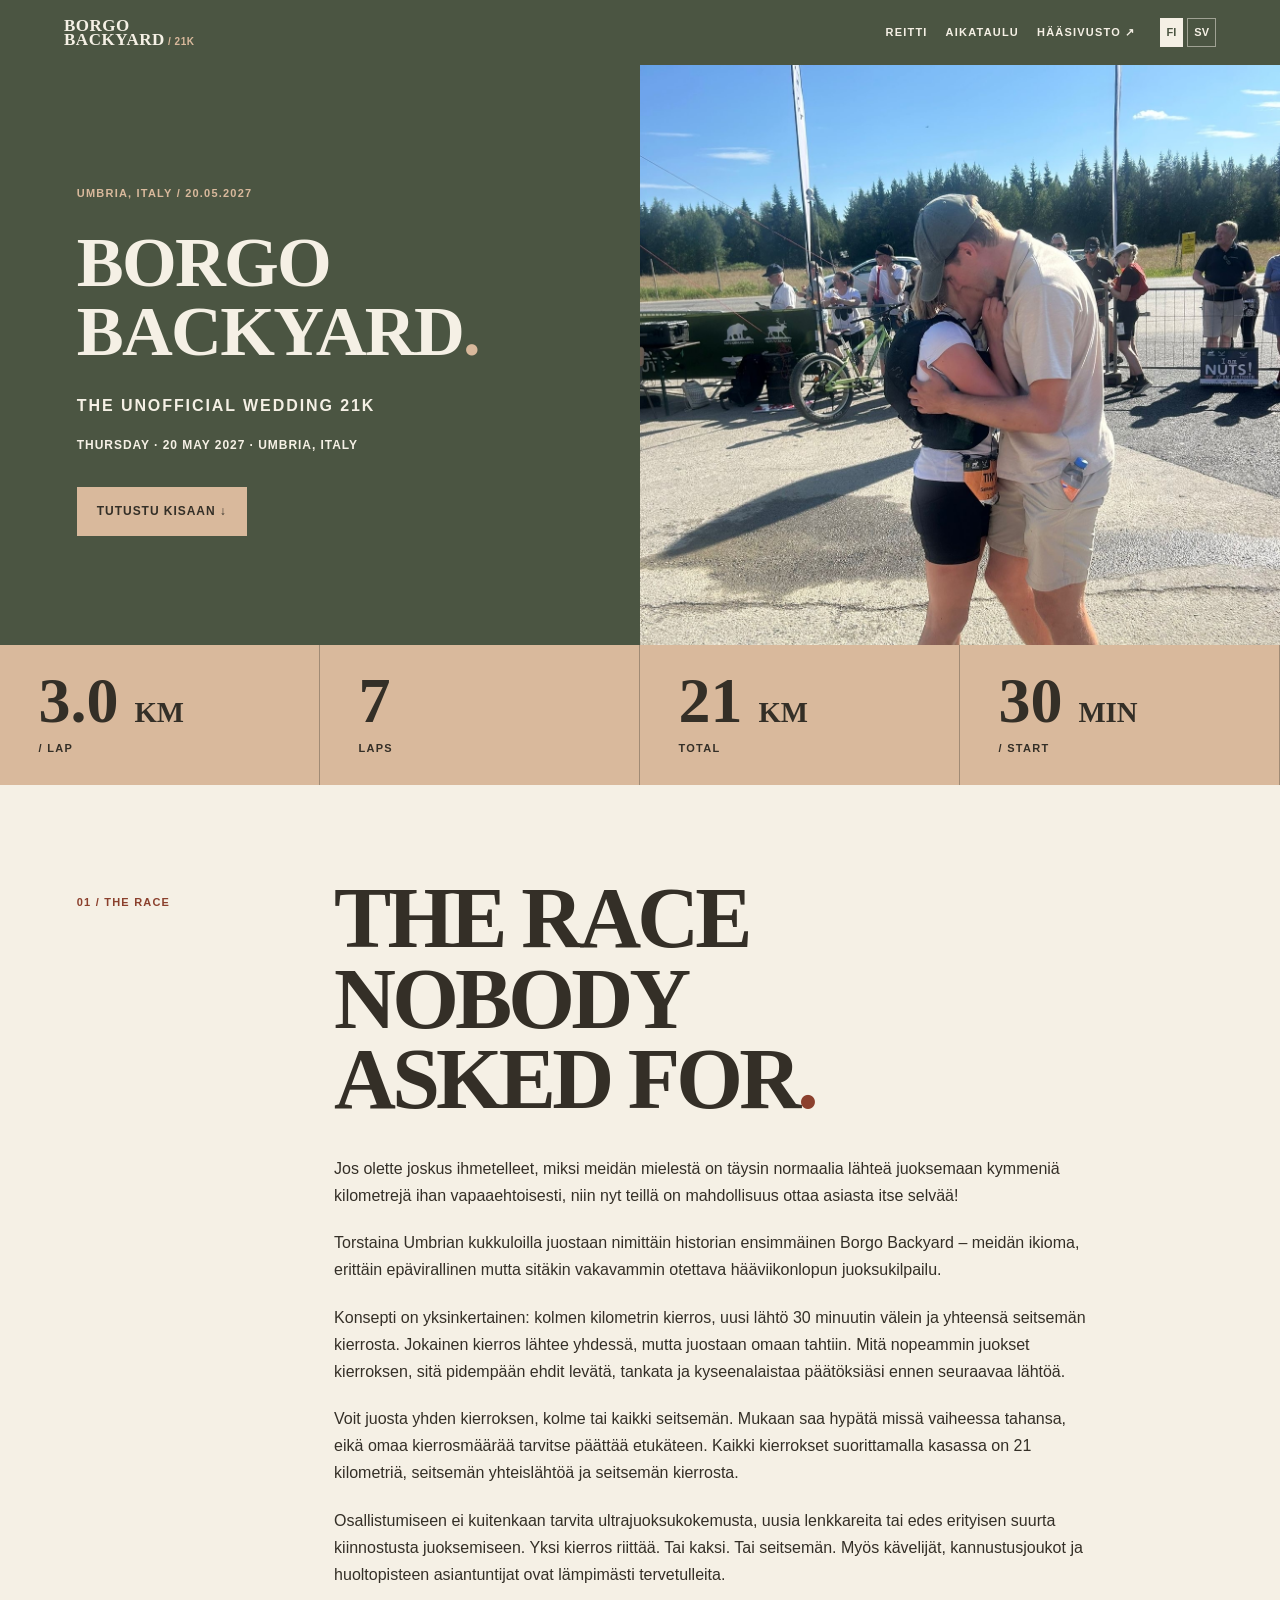
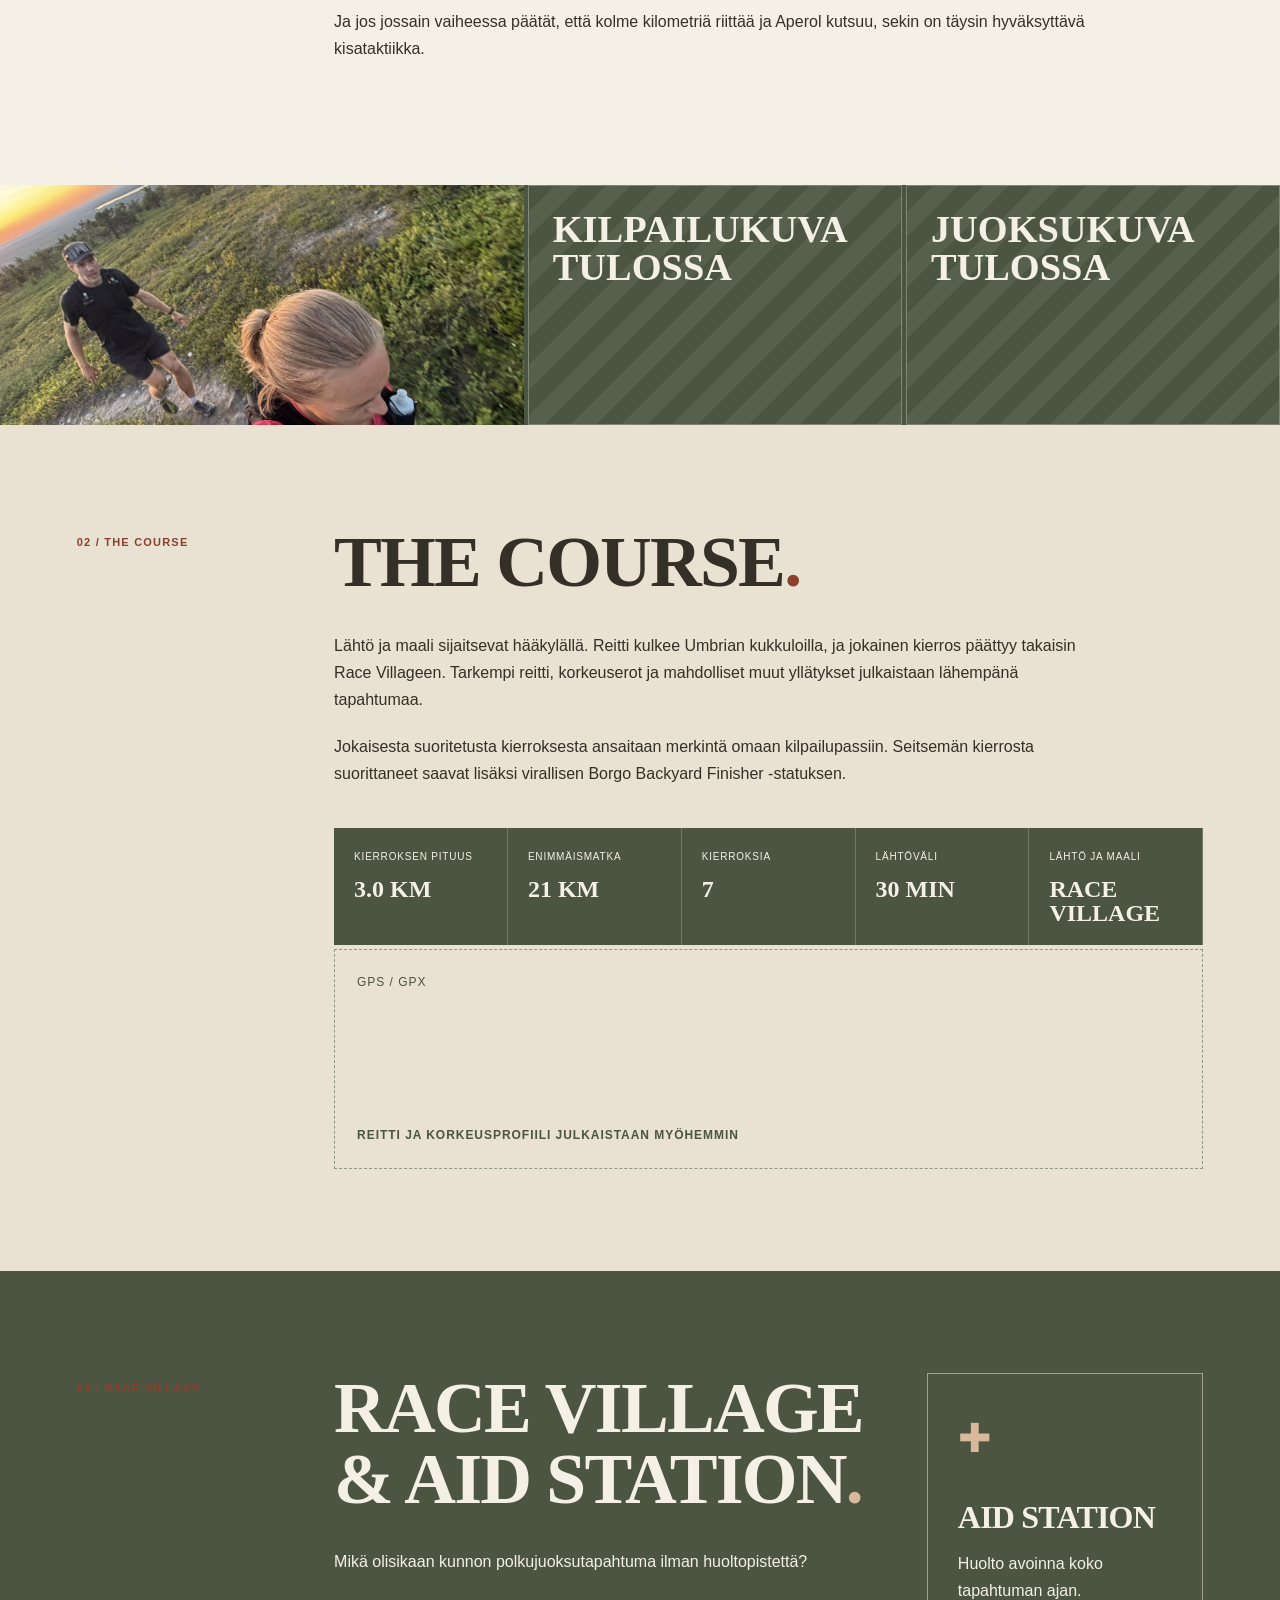
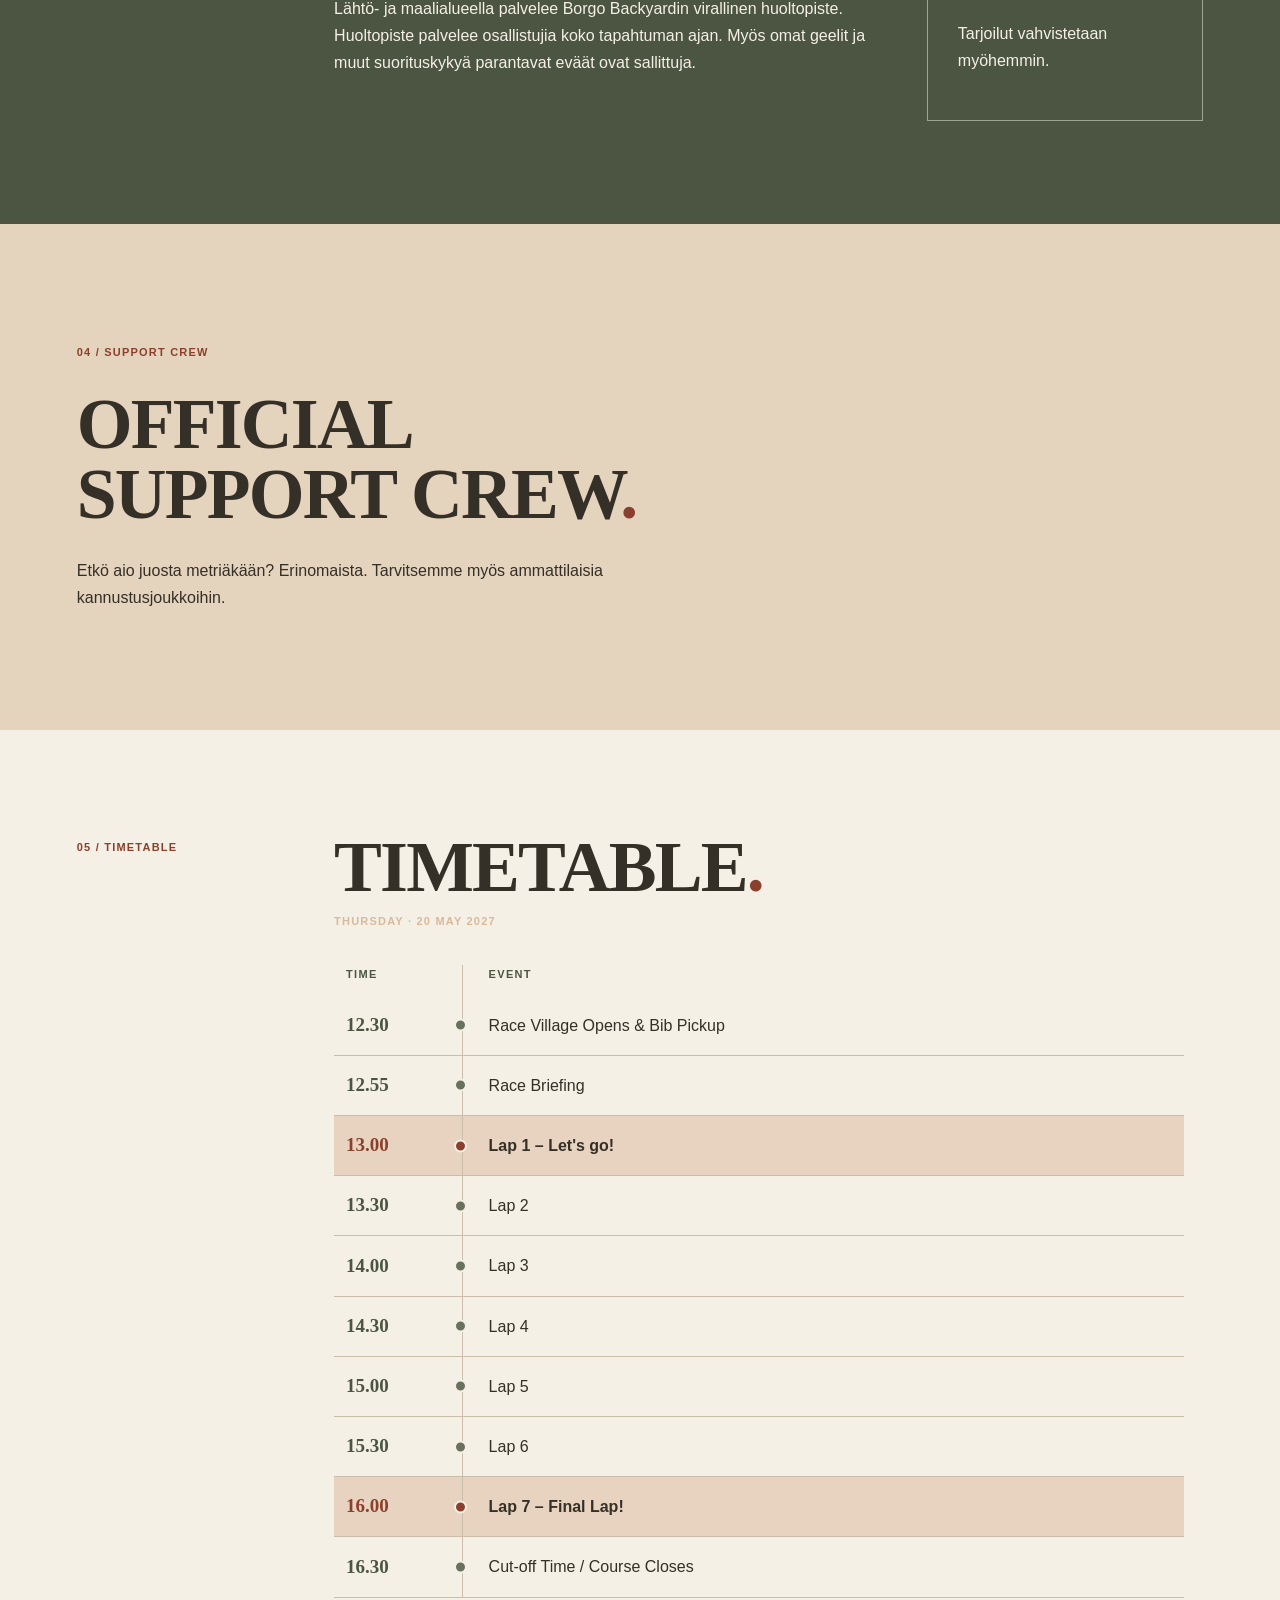
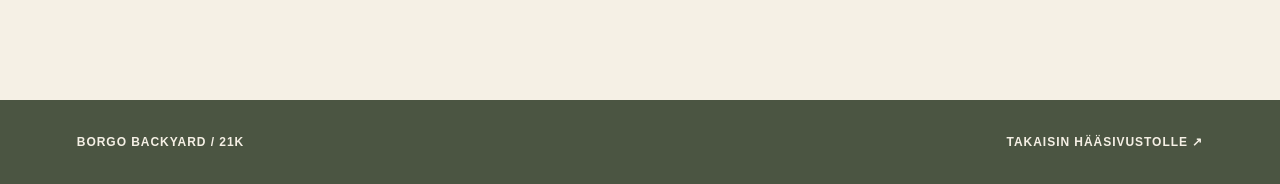
==== commit fb67eab2: "Refresh Borgo Backyard styling Co-authored-by: Copilot App <223556219+Copilot@users.noreply.github.c" ====
--- a/borgo-backyard/index.html
+++ b/borgo-backyard/index.html
@@ -66,7 +66,6 @@
         <div class="copy">
           <p data-fi="Lähtö ja maali sijaitsevat hääkylällä. Reitti kulkee Umbrian kukkuloilla, ja jokainen kierros päättyy takaisin Race Villageen. Tarkempi reitti, korkeuserot ja mahdolliset muut yllätykset julkaistaan lähempänä tapahtumaa." data-sv="Start och mål finns i bröllopsbyn. Banan går bland Umbriens kullar och varje varv slutar tillbaka i Race Village. Den närmare bansträckningen, höjdskillnader och eventuella andra överraskningar publiceras närmare evenemanget.">Lähtö ja maali sijaitsevat hääkylällä. Reitti kulkee Umbrian kukkuloilla, ja jokainen kierros päättyy takaisin Race Villageen. Tarkempi reitti, korkeuserot ja mahdolliset muut yllätykset julkaistaan lähempänä tapahtumaa.</p>
           <p data-fi="Jokaisesta suoritetusta kierroksesta ansaitaan merkintä omaan kilpailupassiin. Seitsemän kierrosta suorittaneet saavat lisäksi virallisen Borgo Backyard Finisher -statuksen." data-sv="Varje avklarat varv ger en anteckning i ditt tävlingspass. Den som klarar sju varv får dessutom officiell Borgo Backyard Finisher-status.">Jokaisesta suoritetusta kierroksesta ansaitaan merkintä omaan kilpailupassiin. Seitsemän kierrosta suorittaneet saavat lisäksi virallisen Borgo Backyard Finisher -statuksen.</p>
-          <p data-fi="Kävelijät ja hitaammin liikkuvat voivat jatkaa omaan tahtiin, eikä kaikkia aikataulun kierroksia tarvitse suorittaa. Seitsemän peräkkäistä aikataulun mukaista kierrosta aikarajojen sisällä suorittaneet ovat kaikki Borgo Backyard Finishereitä ja voittajia – yhtä nopeinta voittajaa ei valita." data-sv="Promenerare och långsammare deltagare kan fortsätta i egen takt och behöver inte genomföra alla schemalagda varv. Alla som klarar sju på varandra följande schemalagda varv inom tidsgränserna är Borgo Backyard Finishers och vinnare – ingen enskild snabbaste vinnare utses.">Kävelijät ja hitaammin liikkuvat voivat jatkaa omaan tahtiin, eikä kaikkia aikataulun kierroksia tarvitse suorittaa. Seitsemän peräkkäistä aikataulun mukaista kierrosta aikarajojen sisällä suorittaneet ovat kaikki Borgo Backyard Finishereitä ja voittajia – yhtä nopeinta voittajaa ei valita.</p>
         </div>
         <div class="course-card">
           <div><span data-fi="KIERROKSEN PITUUS" data-sv="VARVETS LÄNGD">KIERROKSEN PITUUS</span><strong>3.0 KM</strong></div>
@@ -91,7 +90,6 @@
     <section class="support">
       <p class="section-label">04 / SUPPORT CREW</p><h2>OFFICIAL<br/>SUPPORT CREW<span>.</span></h2>
       <p data-fi="Etkö aio juosta metriäkään? Erinomaista. Tarvitsemme myös ammattilaisia kannustusjoukkoihin." data-sv="Tänker du inte springa en enda meter? Utmärkt. Vi behöver också proffs i hejarklacken.">Etkö aio juosta metriäkään? Erinomaista. Tarvitsemme myös ammattilaisia kannustusjoukkoihin.</p>
-      <p data-fi="Tule kannustamaan ja nauttimaan kisatunnelmasta Race Villageen – juokseminen ei ole pakollista." data-sv="Kom och heja och njut av stämningen i Race Village – du måste inte springa.">Tule kannustamaan ja nauttimaan kisatunnelmasta Race Villageen – juokseminen ei ole pakollista.</p>
     </section>
     <section class="section timetable" id="timetable">
       <div class="section-label">05 / TIMETABLE</div>
--- a/css/borgo-backyard.css
+++ b/css/borgo-backyard.css
@@ -1,72 +1,91 @@
-:root { color-scheme: light; --green: #173528; --cream: #f2ead9; --orange: #df683e; }
+:root {
+  color-scheme: light;
+  --ink: #342f27;
+  --paper: #f5f0e5;
+  --sand: #e9e1d1;
+  --olive: #4b5542;
+  --olive-light: #68715b;
+  --terracotta: #8b402d;
+  --clay: #d9b99c;
+  --line: #c9beaa;
+}
 * { box-sizing: border-box; }
 html { scroll-behavior: smooth; }
-body { margin: 0; background: var(--cream); color: var(--green); font: 16px/1.65 Arial, sans-serif; }
+body { margin: 0; background: var(--paper); color: var(--ink); font: 16px/1.7 Arial, sans-serif; }
 a { color: inherit; }
 button { font: inherit; }
-.race-header { display: flex; align-items: center; gap: 24px; padding: 18px clamp(20px, 5vw, 72px); background: var(--green); color: var(--cream); }
-.wordmark { flex-shrink: 0; font: 900 17px/.82 Impact, 'Arial Narrow', sans-serif; letter-spacing: .03em; text-decoration: none; }
-.wordmark span { color: var(--orange); font-size: 10px; white-space: nowrap; }
+.race-header { display: flex; align-items: center; gap: 24px; padding: 18px clamp(20px, 5vw, 72px); background: var(--olive); color: var(--paper); }
+.wordmark { flex-shrink: 0; font: 900 17px/.82 Georgia, serif; letter-spacing: .03em; text-decoration: none; }
+.wordmark span { color: var(--clay); font: 700 10px/1 Arial, sans-serif; white-space: nowrap; }
 .race-header nav { display: flex; flex-wrap: wrap; justify-content: flex-end; gap: 18px; margin-left: auto; }
 .race-header nav a, .language, .section-label, .kicker { font: 700 11px/1.4 Arial, sans-serif; letter-spacing: .11em; }
 .race-header nav a { text-decoration: none; }
-.race-header a:hover, footer a:hover { color: var(--orange); }
+.race-header a:hover, footer a:hover { color: var(--clay); }
 .language { display: flex; gap: 4px; }
-.language button { border: 1px solid #f2ead96b; padding: 6px; background: none; color: inherit; cursor: pointer; font-size: 11px; }
-.language button[aria-pressed="true"] { background: var(--cream); color: var(--green); }
-.hero { display: grid; grid-template-columns: 1fr 1fr; min-height: 580px; background: var(--green); color: var(--cream); }
+.language button { border: 1px solid #f5f0e580; padding: 6px; background: none; color: inherit; cursor: pointer; font-size: 11px; }
+.language button[aria-pressed="true"] { background: var(--paper); color: var(--olive); }
+.hero { display: grid; grid-template-columns: 1fr 1fr; min-height: 580px; background: var(--olive); color: var(--paper); }
 .hero-copy { align-self: center; padding: 70px clamp(24px, 6vw, 90px); }
 .kicker, .section-label { text-transform: uppercase; }
-.kicker { color: var(--orange); }
-h1, h2, h3 { margin: 0; font-family: Impact, 'Arial Narrow', sans-serif; font-weight: 900; line-height: .96; letter-spacing: .01em; }
-h1 { margin: 26px 0; font-size: clamp(48px, 7vw, 112px); overflow-wrap: anywhere; }
-h1 span, h2 span { color: var(--orange); }
-h2 { font-size: clamp(45px, 6vw, 84px); }
+.kicker { color: var(--clay); }
+h1, h2, h3 { margin: 0; font-family: Georgia, 'Times New Roman', serif; font-weight: 700; line-height: .98; letter-spacing: -.025em; }
+h1 { margin: 26px 0; font-size: clamp(42px, 5.5vw, 88px); overflow-wrap: anywhere; }
+h1 span, h2 span { color: var(--clay); }
+h2 { font-size: clamp(42px, 5.6vw, 78px); }
+.intro h2 { max-width: 13ch; margin: -8px 0 12px; font-size: clamp(42px, 6.7vw, 92px); line-height: .94; letter-spacing: -.045em; }
+.intro h2 span, .course h2 span, .timetable h2 span { color: var(--terracotta); }
 .hero-subtitle { font-weight: 800; letter-spacing: .12em; }
 .hero-date { font-size: 12px; font-weight: 700; letter-spacing: .08em; }
-.button { display: inline-block; margin-top: 20px; padding: 14px 20px; background: var(--orange); color: var(--green); font-size: 12px; font-weight: 800; text-decoration: none; letter-spacing: .08em; }
-.button:hover { background: var(--cream); }
-.photo-placeholder { display: flex; flex-direction: column; justify-content: space-between; gap: 12px; min-width: 0; min-height: 240px; padding: 24px; border: 1px solid #f2ead94a; background: repeating-linear-gradient(135deg, #27473a, #27473a 18px, #2c4c3f 18px, #2c4c3f 36px); color: var(--cream); overflow-wrap: anywhere; }
+.button { display: inline-block; margin-top: 20px; padding: 14px 20px; background: var(--clay); color: var(--ink); font-size: 12px; font-weight: 800; text-decoration: none; letter-spacing: .08em; }
+.button:hover { background: var(--paper); }
+.photo-placeholder { display: flex; flex-direction: column; justify-content: space-between; gap: 12px; min-width: 0; min-height: 240px; padding: 24px; border: 1px solid #f5f0e54a; background: repeating-linear-gradient(135deg, #4b5542, #4b5542 18px, #56604c 18px, #56604c 36px); color: var(--paper); overflow-wrap: anywhere; }
 .photo-placeholder span, .photo-placeholder small { font-size: 11px; letter-spacing: .1em; }
-.photo-placeholder strong { font: 900 clamp(22px, 3vw, 42px)/1 Impact, 'Arial Narrow', sans-serif; }
+.photo-placeholder strong { font: 700 clamp(22px, 3vw, 42px)/1 Georgia, 'Times New Roman', serif; }
 .hero-photo { min-height: 580px; justify-content: flex-end; padding: clamp(24px, 4vw, 60px); }
 .photo-image { position: relative; display: block; min-width: 0; margin: 0; padding: 0; border: 0; overflow: hidden; }
 .photo-image img { position: absolute; inset: 0; display: block; width: 100%; height: 100%; object-fit: cover; }
 .hero-photo img { object-position: center 40%; }
 .photo-strip-image { min-height: 240px; }
 .photo-strip-image img { object-position: center 50%; }
-.stats { display: grid; grid-template-columns: repeat(4, 1fr); background: var(--orange); }
-.stats div { padding: 24px clamp(14px, 3vw, 50px); border-right: 1px solid #17352855; }
-.stats strong { display: block; font: 900 clamp(35px, 5vw, 66px)/1 Impact, 'Arial Narrow', sans-serif; }
+.stats { display: grid; grid-template-columns: repeat(4, 1fr); background: var(--clay); color: var(--ink); }
+.stats div { padding: 24px clamp(14px, 3vw, 50px); border-right: 1px solid #342f2755; }
+.stats strong { display: block; font: 700 clamp(35px, 5vw, 66px)/1 Georgia, 'Times New Roman', serif; }
 .stats strong small { font-size: .45em; }
 .stats span { font-size: 11px; font-weight: 700; letter-spacing: .12em; }
 .section { display: grid; grid-template-columns: minmax(110px, 1fr) minmax(0, 4fr); gap: 40px; padding: clamp(60px, 8vw, 120px) clamp(24px, 6vw, 90px); }
-.section-label { padding-top: 8px; color: #b65433; }
+.section-label { padding-top: 8px; color: var(--terracotta); }
 .copy { max-width: 760px; margin-top: 34px; }
 .copy p { margin: 0 0 20px; }
-.photo-strip { display: grid; grid-template-columns: 1.4fr 1fr 1fr; gap: 4px; background: var(--green); }
-.course { background: #e6decb; }
-.course-card { display: grid; grid-template-columns: repeat(5, minmax(0, 1fr)); margin-top: 40px; background: var(--green); color: var(--cream); }
-.course-card div { padding: 20px; border-right: 1px solid #f2ead93a; }
+.photo-strip { display: grid; grid-template-columns: 1.4fr 1fr 1fr; gap: 4px; background: var(--olive); }
+.course { background: var(--sand); }
+.course-card { display: grid; grid-template-columns: repeat(5, minmax(0, 1fr)); margin-top: 40px; background: var(--olive); color: var(--paper); }
+.course-card div { padding: 20px; border-right: 1px solid #f5f0e53a; }
 .course-card span, .course-card strong { display: block; }
 .course-card span { font-size: 10px; letter-spacing: .08em; }
-.course-card strong { margin-top: 12px; font: 900 24px/1 Impact, 'Arial Narrow', sans-serif; }
-.map-placeholder { display: flex; flex-direction: column; justify-content: space-between; gap: 30px; min-height: 220px; margin-top: 4px; padding: 22px; border: 1px dashed #17352888; color: #496052; font-size: 12px; letter-spacing: .08em; }
-.village { background: var(--green); color: var(--cream); }
+.course-card strong { margin-top: 12px; font: 700 24px/1 Georgia, 'Times New Roman', serif; }
+.map-placeholder { display: flex; flex-direction: column; justify-content: space-between; gap: 30px; min-height: 220px; margin-top: 4px; padding: 22px; border: 1px dashed #4b554288; color: #4b5542; font-size: 12px; letter-spacing: .08em; }
+.village { background: var(--olive); color: var(--paper); }
 .village-grid { display: grid; grid-template-columns: 2fr 1fr; gap: 40px; }
-.aid-card { align-self: start; padding: 30px; border: 1px solid #f2ead97a; }
-.aid-icon { display: block; margin-bottom: 30px; color: var(--orange); font-size: 40px; }
+.aid-card { align-self: start; padding: 30px; border: 1px solid #f5f0e580; }
+.aid-icon { display: block; margin-bottom: 30px; color: var(--clay); font-size: 40px; }
 .aid-card h3 { font-size: 32px; }
-.support { padding: clamp(60px, 8vw, 120px) clamp(24px, 6vw, 90px); background: var(--orange); }
-.support .section-label, .support h2 span { color: var(--green); }
+.support { padding: clamp(60px, 8vw, 120px) clamp(24px, 6vw, 90px); background: #e4d3bd; color: var(--ink); }
+.support .section-label, .support h2 span { color: var(--terracotta); }
 .support h2 { margin: 28px 0; }
 .support p:not(.section-label) { max-width: 600px; }
 .timetable table { width: 100%; max-width: 850px; margin-top: 36px; border-collapse: collapse; text-align: left; }
-.timetable th { font-size: 11px; letter-spacing: .12em; }
-.timetable th, .timetable td { padding: 12px; border-bottom: 1px solid #17352855; }
-.timetable td:first-child { width: 120px; font-weight: 800; font-variant-numeric: tabular-nums; }
-.timetable .highlight { background: var(--orange); }
-footer { display: flex; flex-wrap: wrap; justify-content: space-between; gap: 20px; padding: 32px clamp(24px, 6vw, 90px); background: var(--green); color: var(--cream); font-size: 12px; font-weight: 700; letter-spacing: .08em; }
+.timetable th { padding: 0 12px 12px; color: var(--olive); font-size: 11px; letter-spacing: .12em; }
+.timetable th:first-child { width: 128px; border-right: 1px solid var(--line); }
+.timetable th:last-child { padding-left: 26px; }
+.timetable td { padding: 16px 12px; border-bottom: 1px solid var(--line); }
+.timetable td:first-child { position: relative; width: 128px; border-right: 1px solid var(--line); color: var(--olive); font: 700 19px/1.2 Georgia, 'Times New Roman', serif; font-variant-numeric: tabular-nums; white-space: nowrap; }
+.timetable td:first-child::after { position: absolute; top: 50%; right: -5px; width: 9px; height: 9px; border: 2px solid var(--paper); border-radius: 50%; background: var(--olive-light); content: ""; transform: translateY(-50%); }
+.timetable td:last-child { padding-left: 26px; }
+.timetable tbody tr:hover td { background: #eee8dc; }
+.timetable .highlight td { background: #e7d3bf; font-weight: 700; }
+.timetable .highlight td:first-child { color: var(--terracotta); }
+.timetable .highlight td:first-child::after { background: var(--terracotta); }
+footer { display: flex; flex-wrap: wrap; justify-content: space-between; gap: 20px; padding: 32px clamp(24px, 6vw, 90px); background: var(--olive); color: var(--paper); font-size: 12px; font-weight: 700; letter-spacing: .08em; }
 footer a { text-decoration: none; }
 @media (max-width: 700px) {
   .race-header { flex-wrap: wrap; gap: 16px; }
@@ -76,12 +95,22 @@
   .hero-copy { padding: 60px 24px; }
   .hero-photo { min-height: 280px; }
   .stats { grid-template-columns: repeat(2, 1fr); }
-  .stats div { border-bottom: 1px solid #17352855; }
+  .stats div { border-bottom: 1px solid #342f2755; }
   .section { grid-template-columns: 1fr; gap: 20px; }
+  .section > * { min-width: 0; }
+  .intro h2 { max-width: 100%; margin-top: 0; font-size: clamp(38px, 10.1vw, 58px); }
   .photo-strip { grid-template-columns: repeat(2, minmax(0, 1fr)); }
   .photo-strip .photo-placeholder:first-child { grid-column: 1 / -1; }
-  .course-card { grid-template-columns: repeat(2, 1fr); }
-  .course-card div { border-bottom: 1px solid #f2ead93a; }
+  .course-card { grid-template-columns: repeat(2, minmax(0, 1fr)); }
+  .course-card div { border-bottom: 1px solid #f5f0e53a; }
   .village-grid { grid-template-columns: 1fr; }
+  .timetable table { margin-top: 28px; }
+  .timetable > div { min-width: 0; }
+  .timetable table { table-layout: fixed; }
+  .timetable th:first-child, .timetable td:first-child { width: 94px; }
+  .timetable th { padding-right: 8px; padding-left: 8px; }
+  .timetable th:last-child, .timetable td:last-child { padding-left: 20px; }
+  .timetable td { padding: 14px 8px; }
+  .timetable td:first-child { font-size: 17px; }
 }
 @media (prefers-reduced-motion: reduce) { html { scroll-behavior: auto; } }
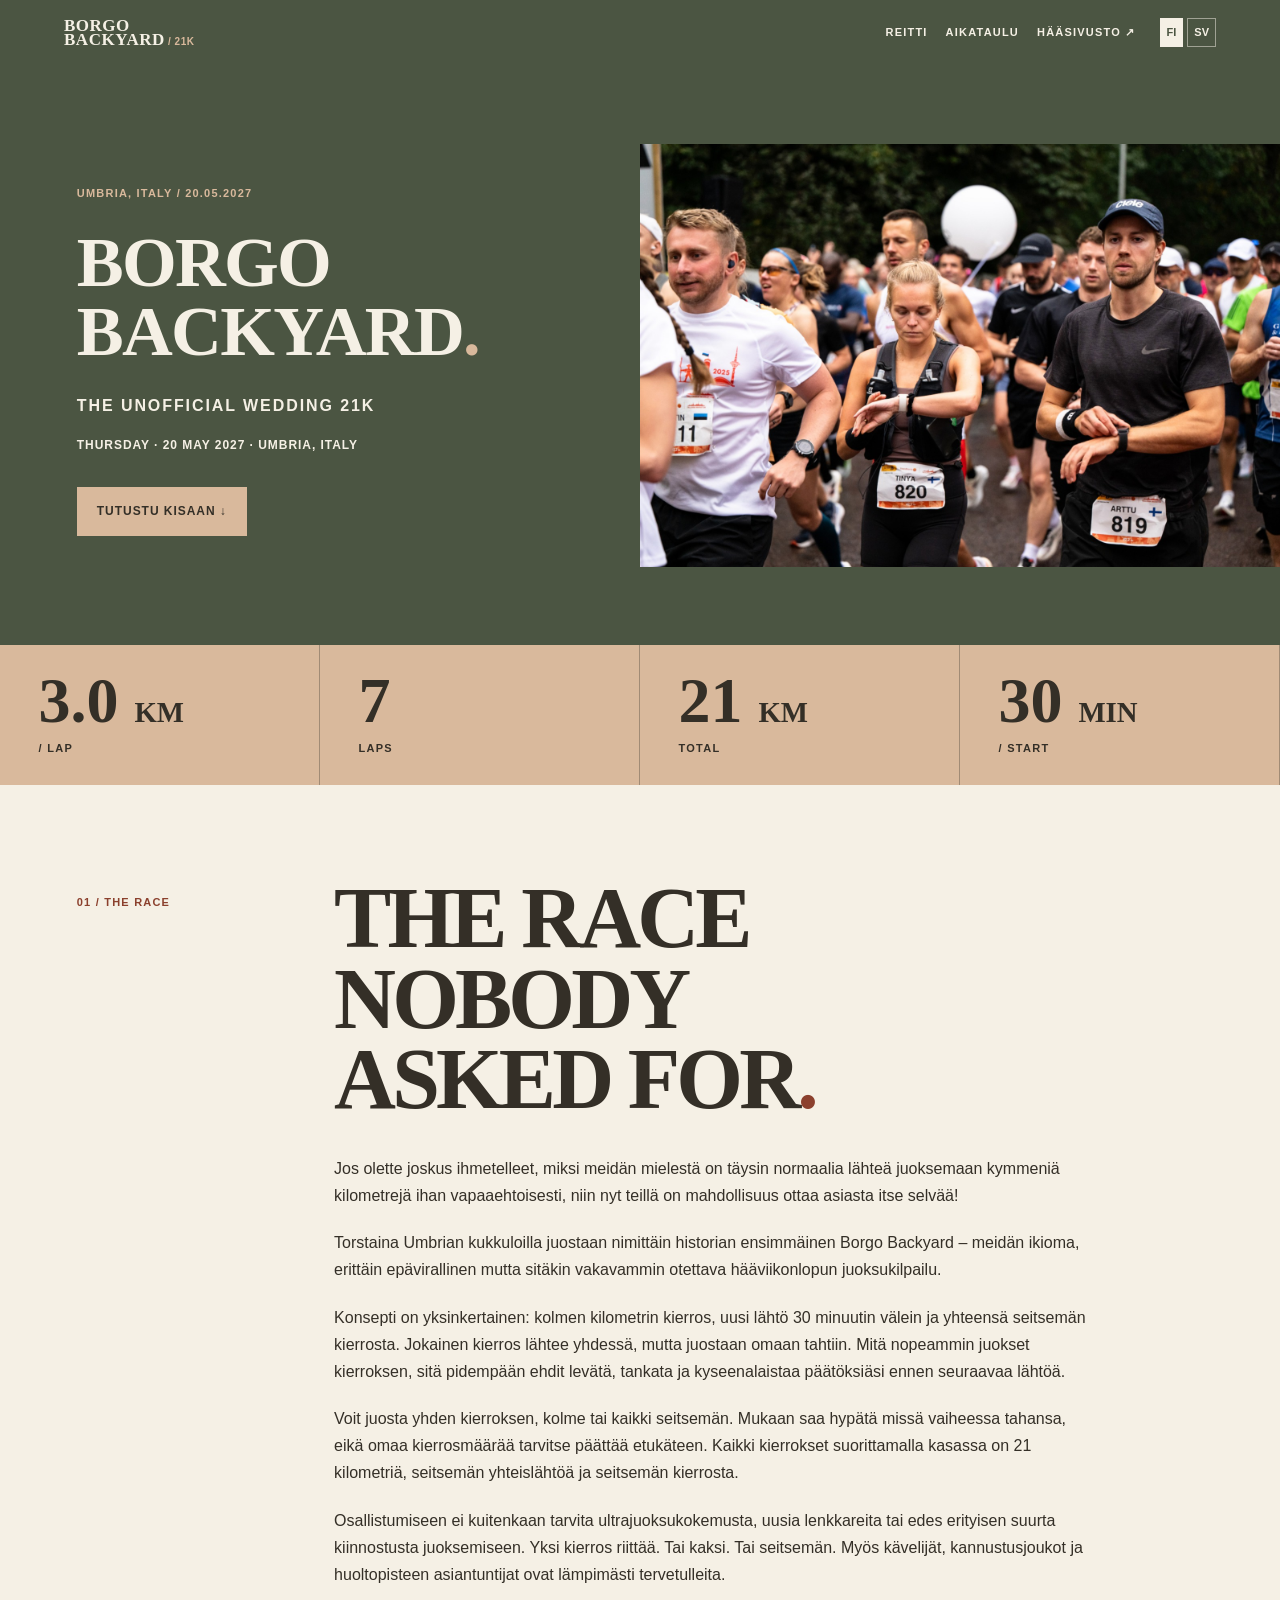
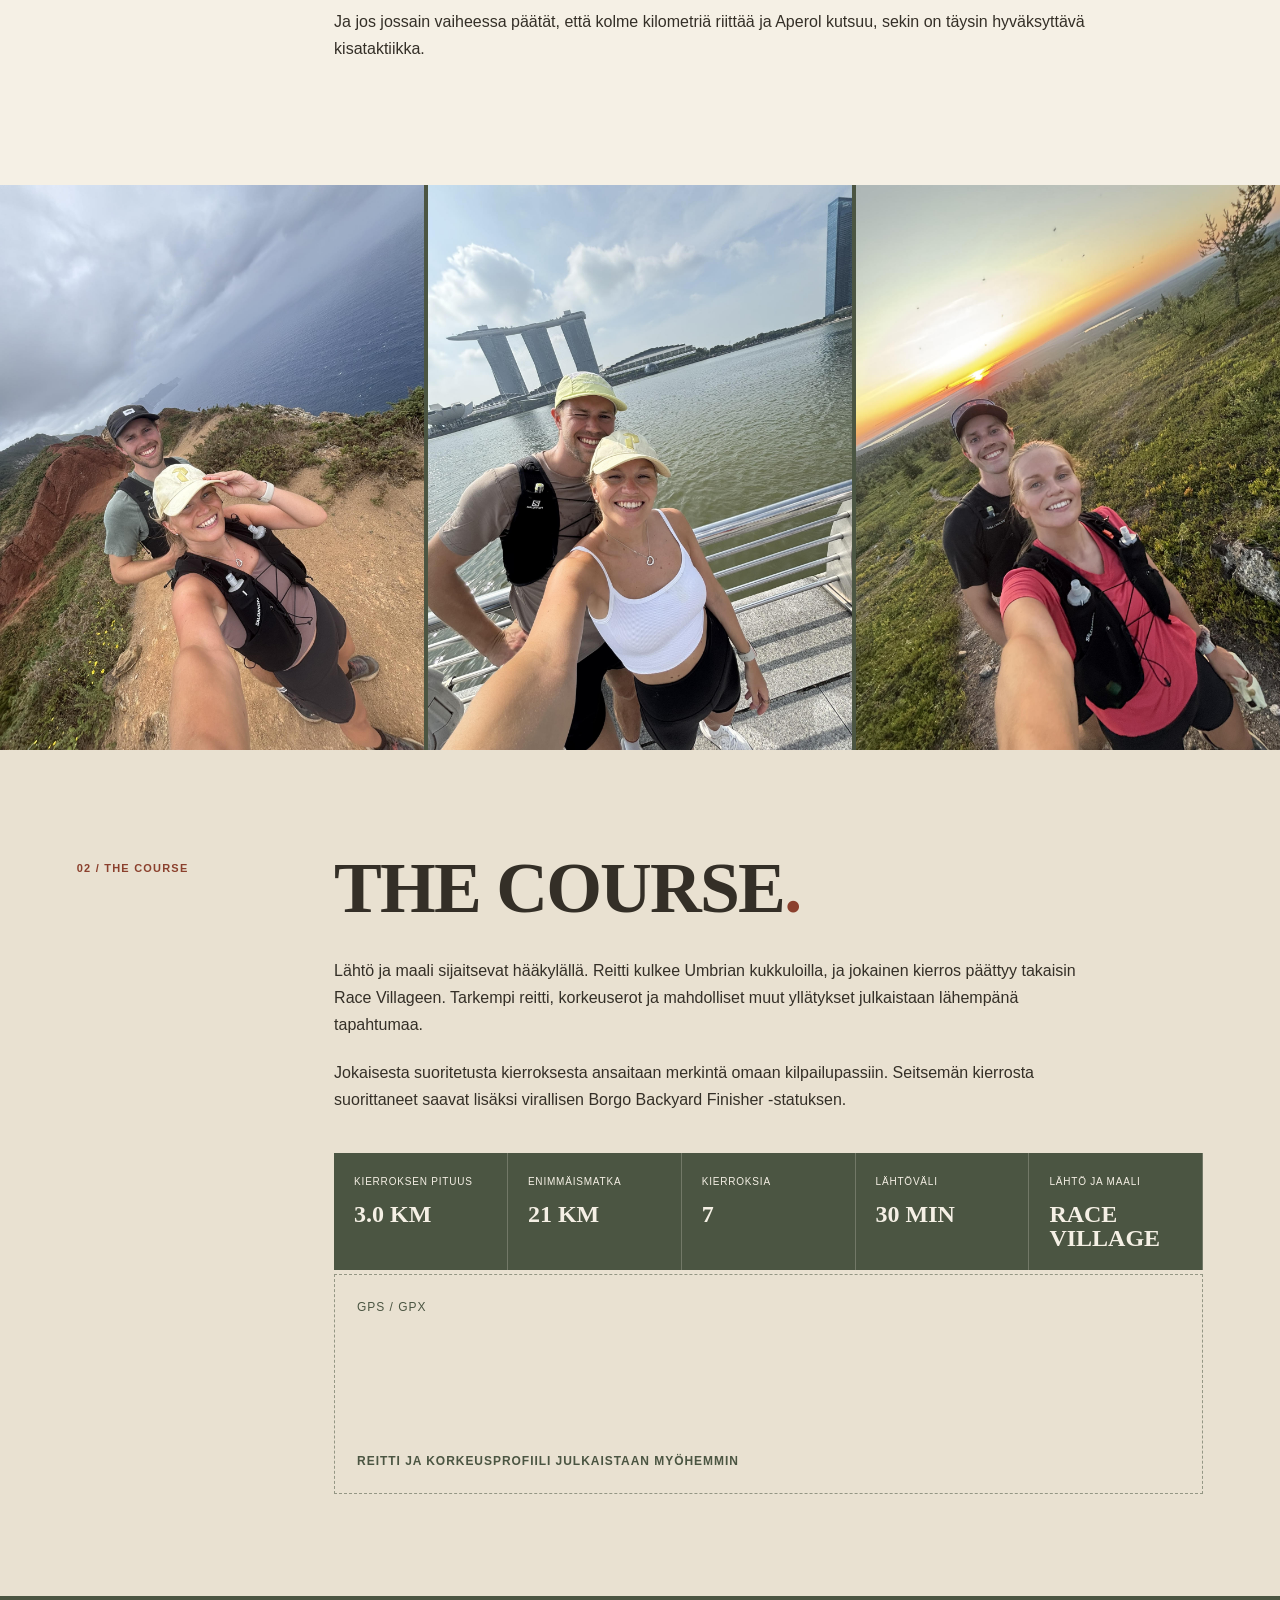
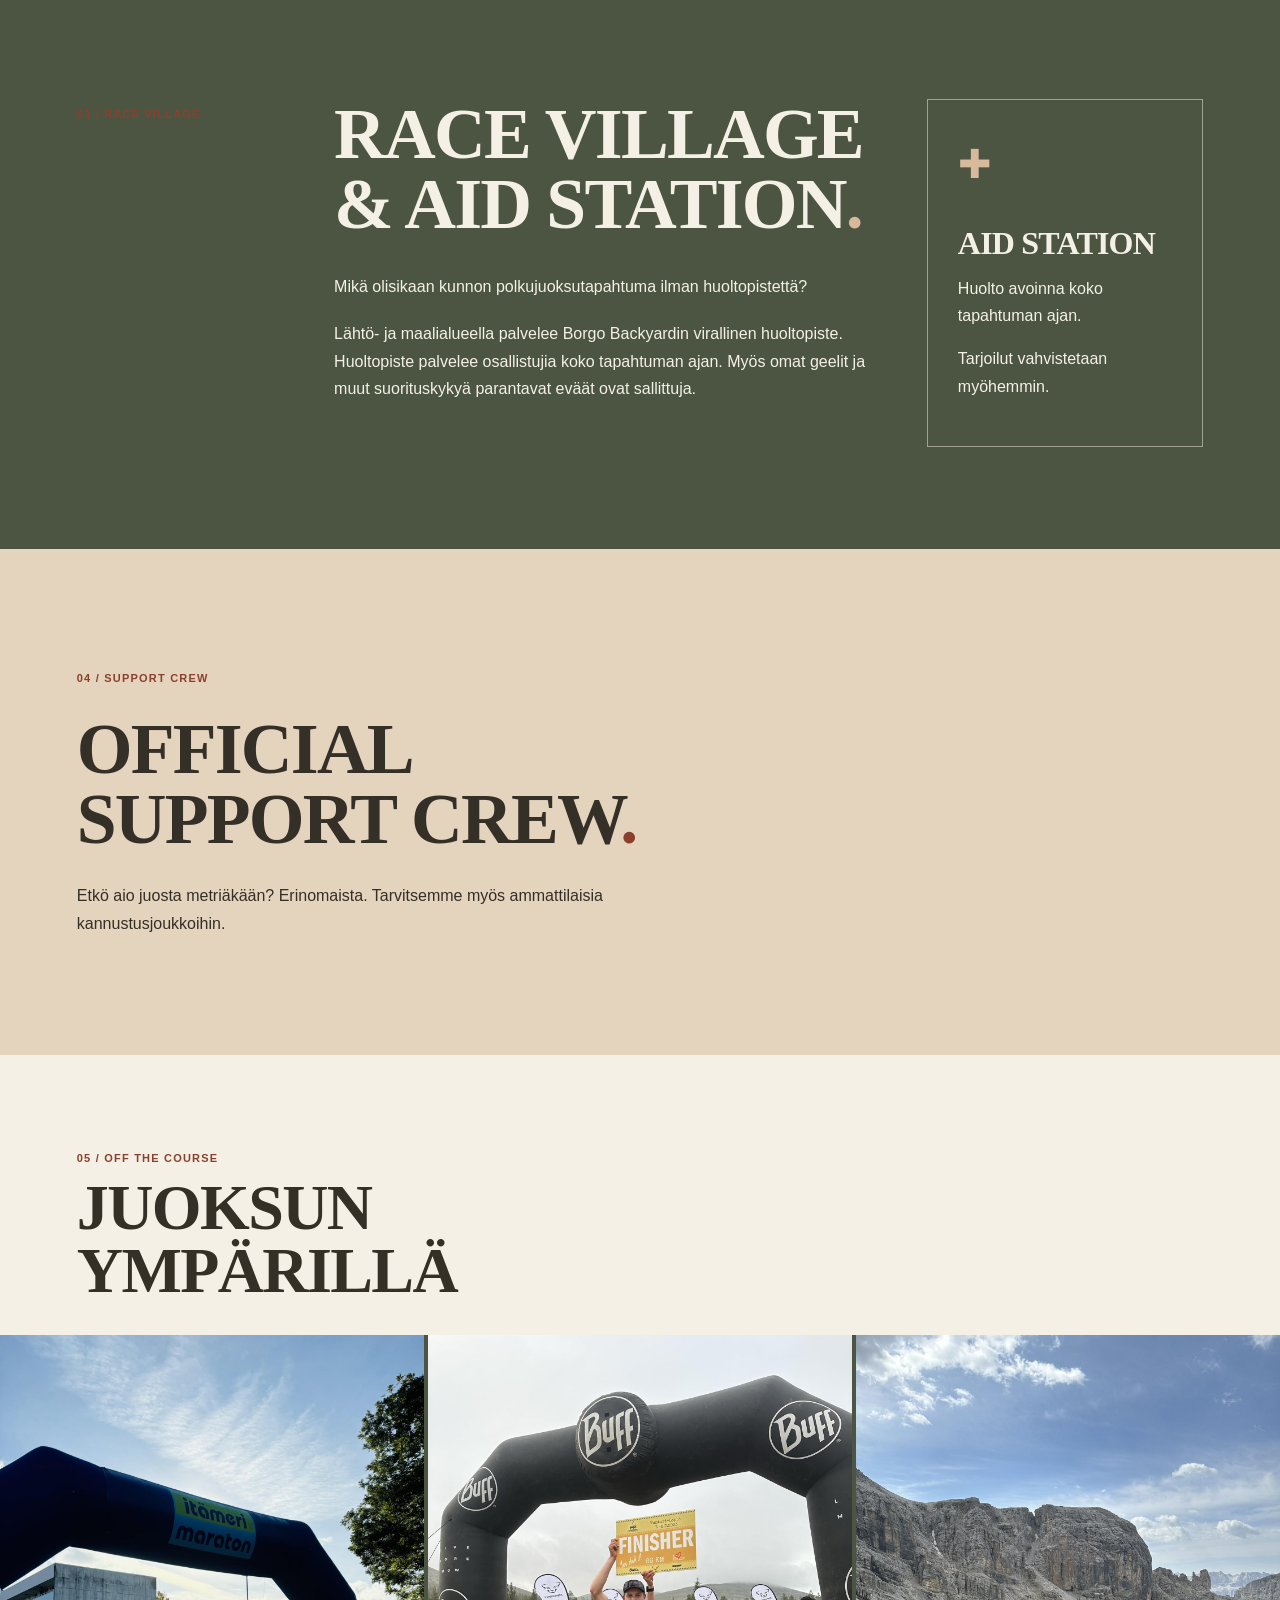
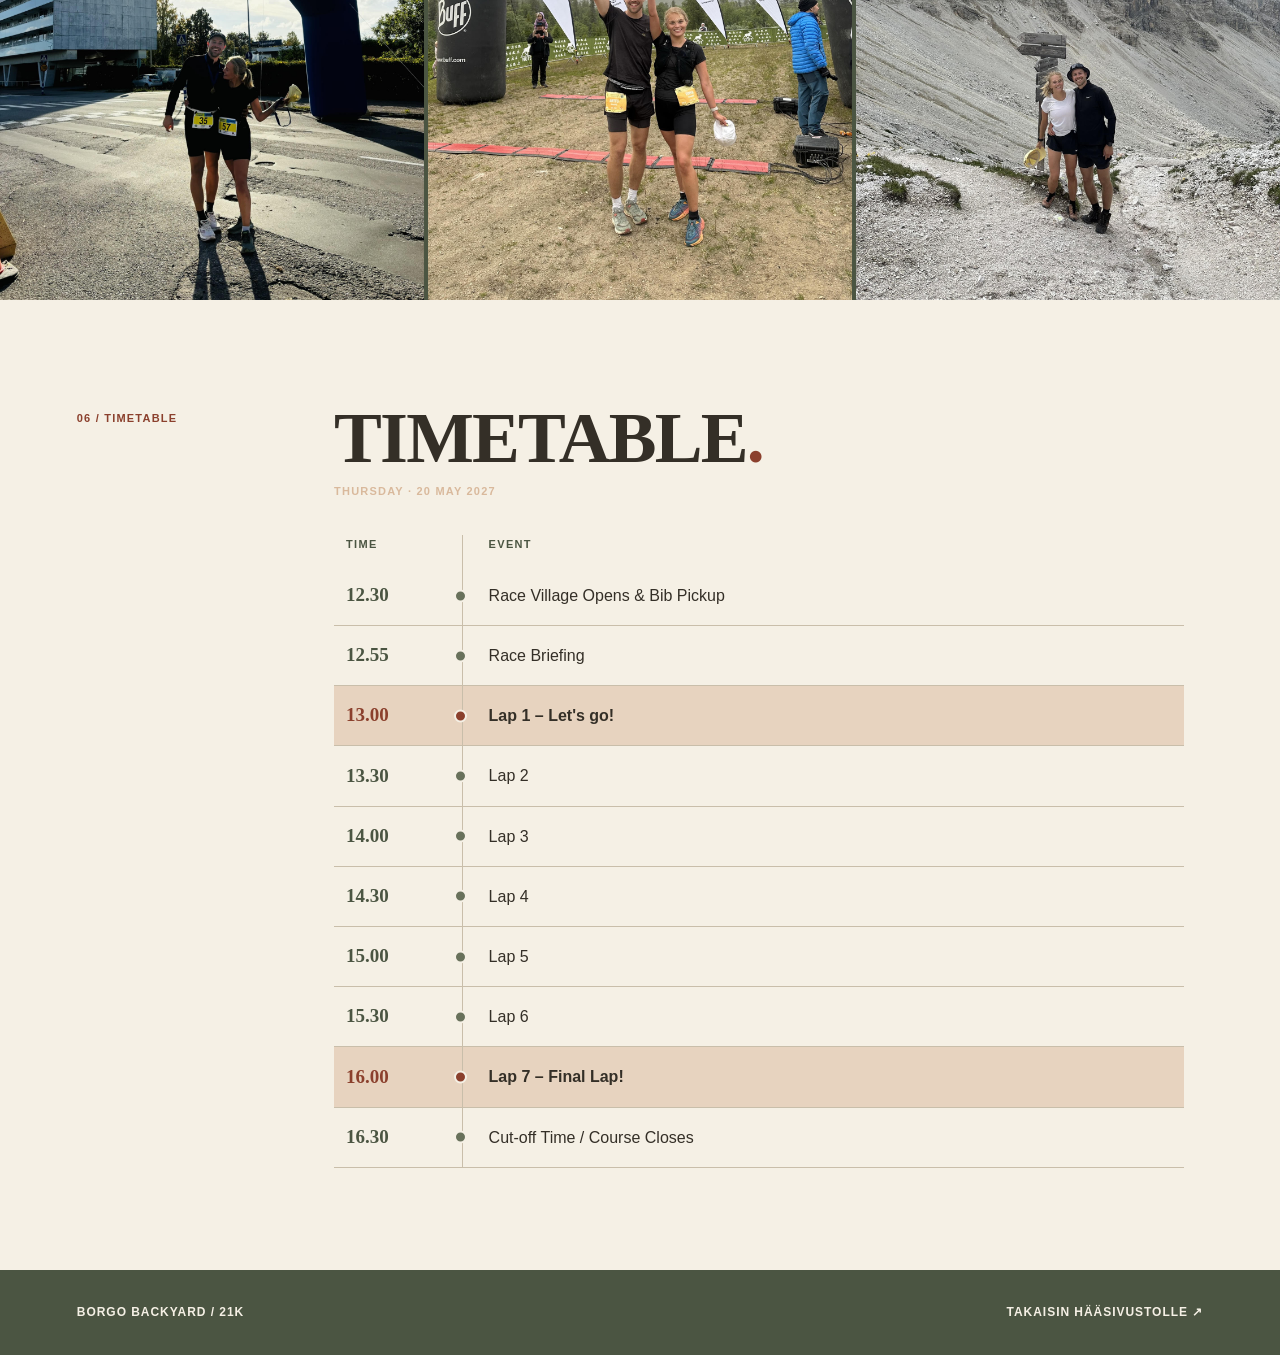
==== commit 4e50e2a6: "Add Borgo Backyard galleries Co-authored-by: Copilot App <223556219+Copilot@users.noreply.github.com" ====
--- a/borgo-backyard/index.html
+++ b/borgo-backyard/index.html
@@ -29,7 +29,7 @@
         <a class="button" href="#race" data-fi="TUTUSTU KISAAN ↓" data-sv="UPPTÄCK LOPPET ↓">TUTUSTU KISAAN ↓</a>
       </div>
       <figure class="photo-placeholder photo-image hero-photo">
-        <img src="../images/borgo-backyard-01.png" alt="Arttu ja Tinya halaavat juoksutapahtumassa" data-fi-alt="Arttu ja Tinya halaavat juoksutapahtumassa" data-sv-alt="Arttu och Tinya kramas under ett löpevenemang" fetchpriority="high"/>
+        <img src="../images/borgo-backyard-01.jpg" alt="Arttu ja Tinya juoksevat muiden osallistujien joukossa" data-fi-alt="Arttu ja Tinya juoksevat muiden osallistujien joukossa" data-sv-alt="Arttu och Tinya springer bland andra deltagare" fetchpriority="high"/>
       </figure>
     </section>
     <div class="stats" aria-label="Borgo 21K">
@@ -52,12 +52,16 @@
         </div>
       </div>
     </section>
-    <section class="photo-strip" aria-label="Juoksukuvien paikat" data-fi-aria="Juoksukuvien paikat" data-sv-aria="Platser för löparbilder">
+    <section class="photo-strip" aria-label="Juoksukuvagalleria" data-fi-aria="Juoksukuvagalleria" data-sv-aria="Löparbildgalleri">
       <figure class="photo-placeholder photo-image photo-strip-image">
-        <img src="../images/borgo-backyard-02.png" alt="Arttu ja Tinya juoksevat polulla ilta-auringossa" data-fi-alt="Arttu ja Tinya juoksevat polulla ilta-auringossa" data-sv-alt="Arttu och Tinya springer på en stig i kvällssolen" loading="lazy"/>
+        <img src="../images/borgo-backyard-02.jpg" alt="Arttu ja Tinya vuoristopolulla meren yllä" data-fi-alt="Arttu ja Tinya vuoristopolulla meren yllä" data-sv-alt="Arttu och Tinya på en bergsstig ovanför havet" loading="lazy"/>
       </figure>
-      <div class="photo-placeholder"><strong data-fi="KILPAILUKUVA TULOSSA" data-sv="LOPPFOTO KOMMER">KILPAILUKUVA TULOSSA</strong></div>
-      <div class="photo-placeholder"><strong data-fi="JUOKSUKUVA TULOSSA" data-sv="LÖPARBILD KOMMER">JUOKSUKUVA TULOSSA</strong></div>
+      <figure class="photo-placeholder photo-image photo-strip-image">
+        <img src="../images/borgo-backyard-03.jpg" alt="Arttu ja Tinya Singaporen Marina Bay Sandsin edustalla" data-fi-alt="Arttu ja Tinya Singaporen Marina Bay Sandsin edustalla" data-sv-alt="Arttu och Tinya framför Marina Bay Sands i Singapore" loading="lazy"/>
+      </figure>
+      <figure class="photo-placeholder photo-image photo-strip-image">
+        <img src="../images/borgo-backyard-04.jpg" alt="Arttu ja Tinya lenkillä auringonlaskussa" data-fi-alt="Arttu ja Tinya lenkillä auringonlaskussa" data-sv-alt="Arttu och Tinya på löptur i solnedgången" loading="lazy"/>
+      </figure>
     </section>
     <section class="section course" id="course">
       <div class="section-label">02 / THE COURSE</div>
@@ -91,8 +95,25 @@
       <p class="section-label">04 / SUPPORT CREW</p><h2>OFFICIAL<br/>SUPPORT CREW<span>.</span></h2>
       <p data-fi="Etkö aio juosta metriäkään? Erinomaista. Tarvitsemme myös ammattilaisia kannustusjoukkoihin." data-sv="Tänker du inte springa en enda meter? Utmärkt. Vi behöver också proffs i hejarklacken.">Etkö aio juosta metriäkään? Erinomaista. Tarvitsemme myös ammattilaisia kannustusjoukkoihin.</p>
     </section>
+    <section class="memory-gallery" id="memory-gallery" aria-label="Juoksun ympärillä" data-fi-aria="Juoksun ympärillä" data-sv-aria="Runt löpningen">
+      <div class="memory-gallery-heading">
+        <p class="section-label">05 / OFF THE COURSE</p>
+        <h2 data-fi="JUOKSUN YMPÄRILLÄ" data-sv="RUNT LÖPNINGEN">JUOKSUN YMPÄRILLÄ</h2>
+      </div>
+      <div class="photo-strip">
+        <figure class="photo-placeholder photo-image photo-strip-image">
+          <img src="../images/borgo-backyard-05.jpg" alt="Arttu ja Tinya Itämeri Marathonin maalialueella" data-fi-alt="Arttu ja Tinya Itämeri Marathonin maalialueella" data-sv-alt="Arttu och Tinya vid målet för Itämeri Marathon" loading="lazy"/>
+        </figure>
+        <figure class="photo-placeholder photo-image photo-strip-image">
+          <img src="../images/borgo-backyard-06.jpg" alt="Arttu ja Tinya polkujuoksun maalissa Finisher-kyltin kanssa" data-fi-alt="Arttu ja Tinya polkujuoksun maalissa Finisher-kyltin kanssa" data-sv-alt="Arttu och Tinya i mål efter ett traillopp med en Finisher-skylt" loading="lazy"/>
+        </figure>
+        <figure class="photo-placeholder photo-image photo-strip-image">
+          <img src="../images/borgo-backyard-07.jpg" alt="Arttu ja Tinya vuoristomaisemassa kallioiden keskellä" data-fi-alt="Arttu ja Tinya vuoristomaisemassa kallioiden keskellä" data-sv-alt="Arttu och Tinya i ett bergslandskap bland klippor" loading="lazy"/>
+        </figure>
+      </div>
+    </section>
     <section class="section timetable" id="timetable">
-      <div class="section-label">05 / TIMETABLE</div>
+      <div class="section-label">06 / TIMETABLE</div>
       <div><h2>TIMETABLE<span>.</span></h2><p class="kicker">THURSDAY · 20 MAY 2027</p>
         <table><thead><tr><th>TIME</th><th>EVENT</th></tr></thead><tbody>
           <tr><td>12.30</td><td>Race Village Opens &amp; Bib Pickup</td></tr>
--- a/css/borgo-backyard.css
+++ b/css/borgo-backyard.css
@@ -41,12 +41,12 @@
 .photo-placeholder { display: flex; flex-direction: column; justify-content: space-between; gap: 12px; min-width: 0; min-height: 240px; padding: 24px; border: 1px solid #f5f0e54a; background: repeating-linear-gradient(135deg, #4b5542, #4b5542 18px, #56604c 18px, #56604c 36px); color: var(--paper); overflow-wrap: anywhere; }
 .photo-placeholder span, .photo-placeholder small { font-size: 11px; letter-spacing: .1em; }
 .photo-placeholder strong { font: 700 clamp(22px, 3vw, 42px)/1 Georgia, 'Times New Roman', serif; }
-.hero-photo { min-height: 580px; justify-content: flex-end; padding: clamp(24px, 4vw, 60px); }
+.hero-photo { min-height: 580px; justify-content: center; padding: 0; }
 .photo-image { position: relative; display: block; min-width: 0; margin: 0; padding: 0; border: 0; overflow: hidden; }
-.photo-image img { position: absolute; inset: 0; display: block; width: 100%; height: 100%; object-fit: cover; }
-.hero-photo img { object-position: center 40%; }
-.photo-strip-image { min-height: 240px; }
-.photo-strip-image img { object-position: center 50%; }
+.photo-image img { display: block; width: 100%; height: auto; object-fit: contain; }
+.photo-image.hero-photo { display: flex; align-items: center; justify-content: center; background: var(--olive); }
+.hero-photo img { max-height: 580px; }
+.photo-strip-image { min-height: 0; }
 .stats { display: grid; grid-template-columns: repeat(4, 1fr); background: var(--clay); color: var(--ink); }
 .stats div { padding: 24px clamp(14px, 3vw, 50px); border-right: 1px solid #342f2755; }
 .stats strong { display: block; font: 700 clamp(35px, 5vw, 66px)/1 Georgia, 'Times New Roman', serif; }
@@ -56,7 +56,7 @@
 .section-label { padding-top: 8px; color: var(--terracotta); }
 .copy { max-width: 760px; margin-top: 34px; }
 .copy p { margin: 0 0 20px; }
-.photo-strip { display: grid; grid-template-columns: 1.4fr 1fr 1fr; gap: 4px; background: var(--olive); }
+.photo-strip { display: grid; grid-template-columns: repeat(3, minmax(0, 1fr)); align-items: start; gap: 4px; background: var(--olive); }
 .course { background: var(--sand); }
 .course-card { display: grid; grid-template-columns: repeat(5, minmax(0, 1fr)); margin-top: 40px; background: var(--olive); color: var(--paper); }
 .course-card div { padding: 20px; border-right: 1px solid #f5f0e53a; }
@@ -73,6 +73,9 @@
 .support .section-label, .support h2 span { color: var(--terracotta); }
 .support h2 { margin: 28px 0; }
 .support p:not(.section-label) { max-width: 600px; }
+.memory-gallery { padding-top: clamp(48px, 6vw, 80px); background: var(--paper); }
+.memory-gallery-heading { padding: 0 clamp(24px, 6vw, 90px) 32px; }
+.memory-gallery h2 { max-width: 13ch; color: var(--ink); font-size: clamp(36px, 5vw, 64px); }
 .timetable table { width: 100%; max-width: 850px; margin-top: 36px; border-collapse: collapse; text-align: left; }
 .timetable th { padding: 0 12px 12px; color: var(--olive); font-size: 11px; letter-spacing: .12em; }
 .timetable th:first-child { width: 128px; border-right: 1px solid var(--line); }
@@ -101,6 +104,7 @@
   .intro h2 { max-width: 100%; margin-top: 0; font-size: clamp(38px, 10.1vw, 58px); }
   .photo-strip { grid-template-columns: repeat(2, minmax(0, 1fr)); }
   .photo-strip .photo-placeholder:first-child { grid-column: 1 / -1; }
+  .memory-gallery-heading { padding-bottom: 24px; }
   .course-card { grid-template-columns: repeat(2, minmax(0, 1fr)); }
   .course-card div { border-bottom: 1px solid #f5f0e53a; }
   .village-grid { grid-template-columns: 1fr; }
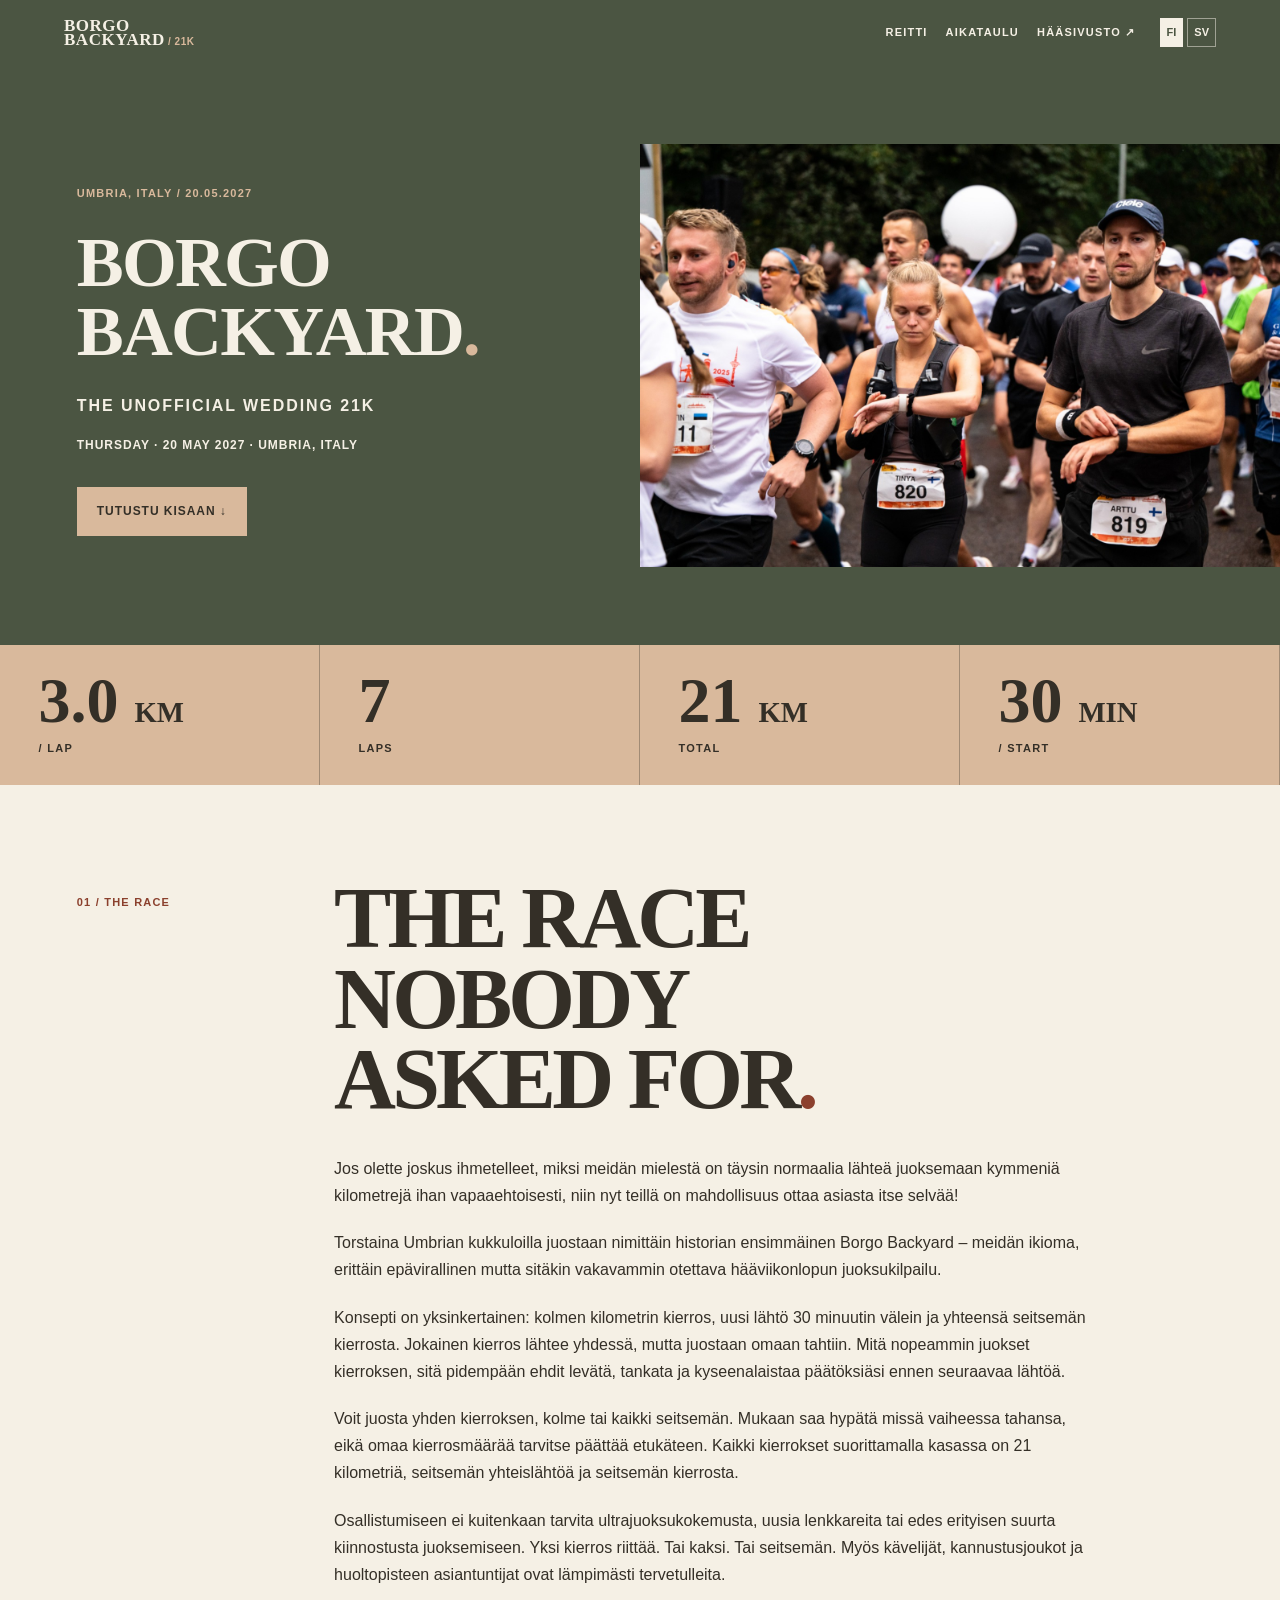
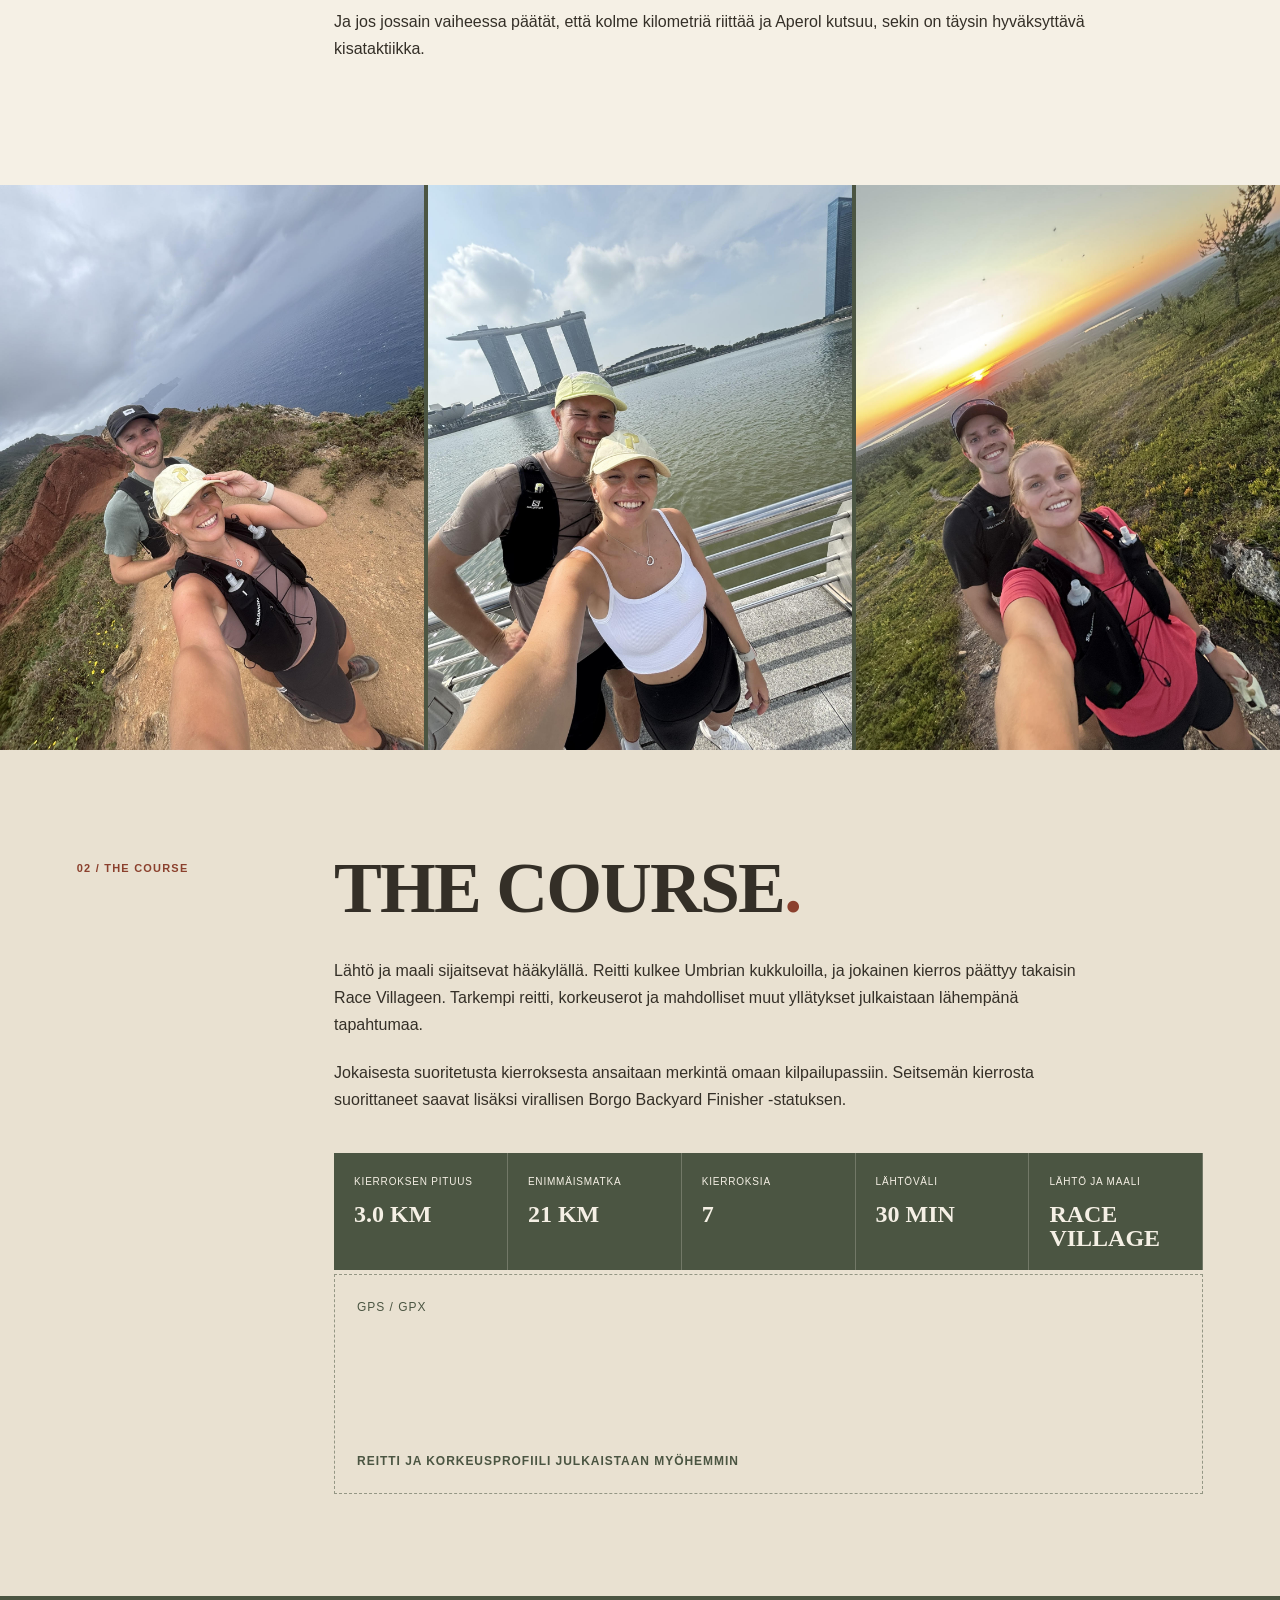
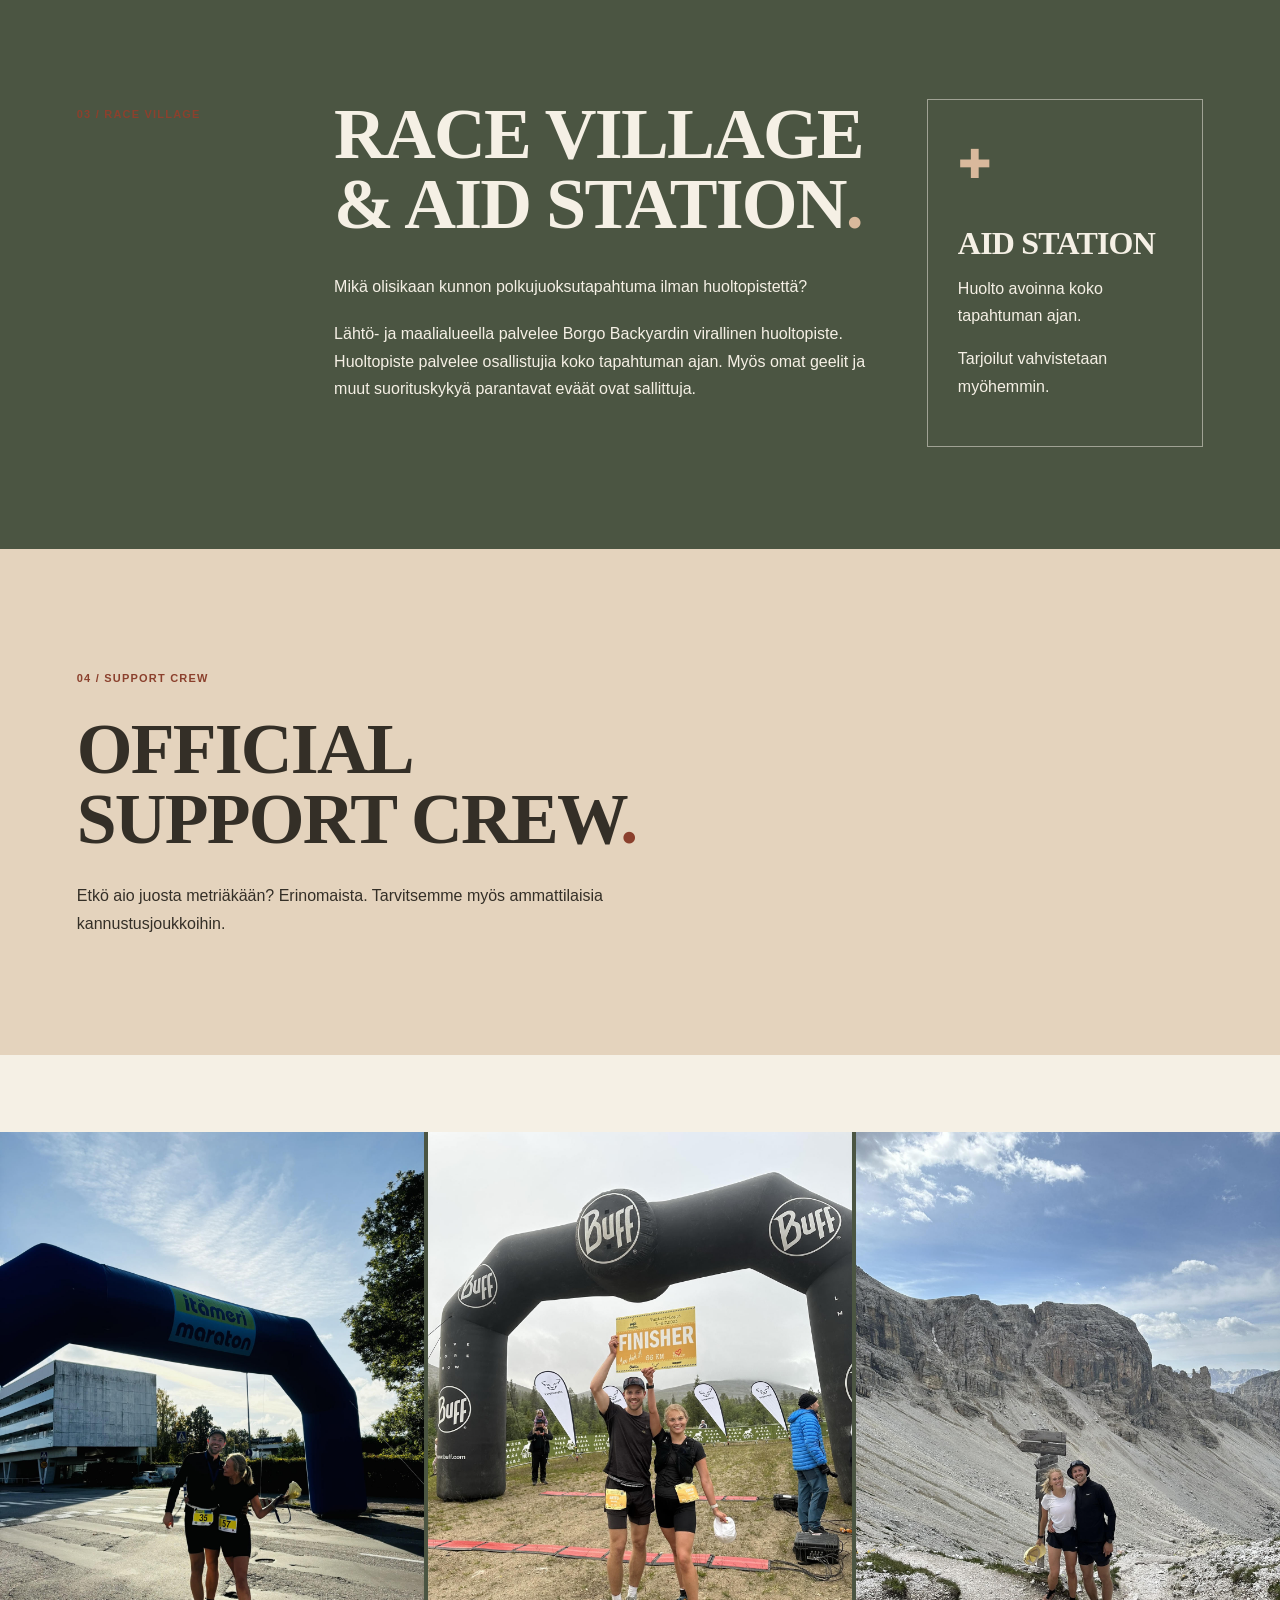
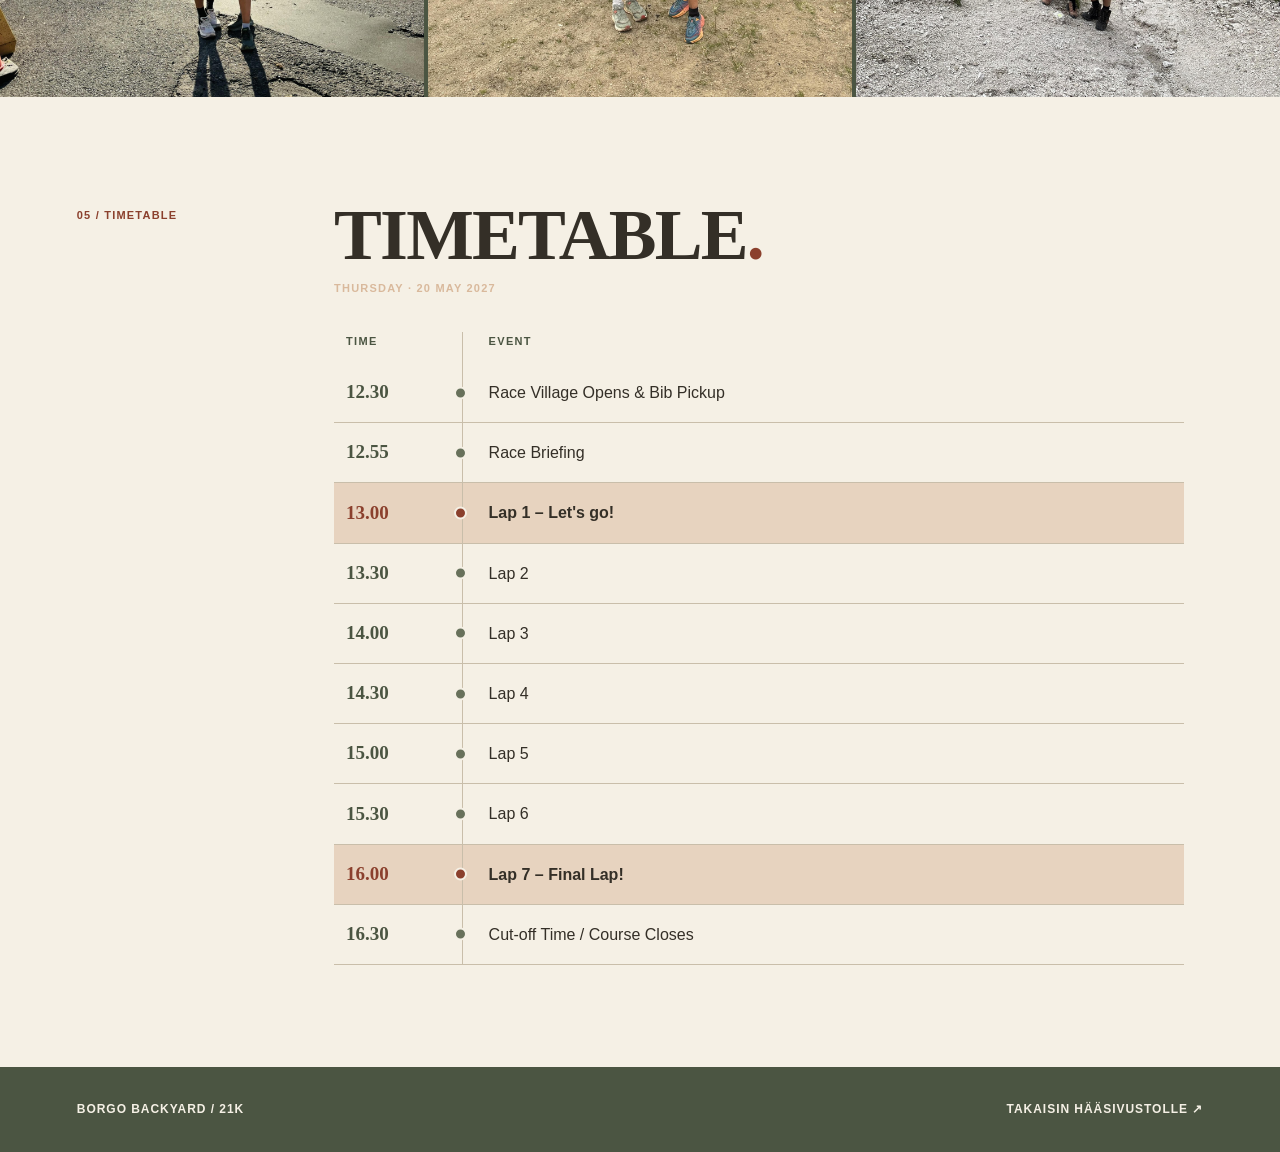
==== commit f1f83907: "Remove lower gallery heading Co-authored-by: Copilot App <223556219+Copilot@users.noreply.github.com" ====
--- a/borgo-backyard/index.html
+++ b/borgo-backyard/index.html
@@ -95,11 +95,7 @@
       <p class="section-label">04 / SUPPORT CREW</p><h2>OFFICIAL<br/>SUPPORT CREW<span>.</span></h2>
       <p data-fi="Etkö aio juosta metriäkään? Erinomaista. Tarvitsemme myös ammattilaisia kannustusjoukkoihin." data-sv="Tänker du inte springa en enda meter? Utmärkt. Vi behöver också proffs i hejarklacken.">Etkö aio juosta metriäkään? Erinomaista. Tarvitsemme myös ammattilaisia kannustusjoukkoihin.</p>
     </section>
-    <section class="memory-gallery" id="memory-gallery" aria-label="Juoksun ympärillä" data-fi-aria="Juoksun ympärillä" data-sv-aria="Runt löpningen">
-      <div class="memory-gallery-heading">
-        <p class="section-label">05 / OFF THE COURSE</p>
-        <h2 data-fi="JUOKSUN YMPÄRILLÄ" data-sv="RUNT LÖPNINGEN">JUOKSUN YMPÄRILLÄ</h2>
-      </div>
+    <section class="memory-gallery" id="memory-gallery" aria-label="Kuvagalleria" data-fi-aria="Kuvagalleria" data-sv-aria="Bildgalleri">
       <div class="photo-strip">
         <figure class="photo-placeholder photo-image photo-strip-image">
           <img src="../images/borgo-backyard-05.jpg" alt="Arttu ja Tinya Itämeri Marathonin maalialueella" data-fi-alt="Arttu ja Tinya Itämeri Marathonin maalialueella" data-sv-alt="Arttu och Tinya vid målet för Itämeri Marathon" loading="lazy"/>
@@ -113,7 +109,7 @@
       </div>
     </section>
     <section class="section timetable" id="timetable">
-      <div class="section-label">06 / TIMETABLE</div>
+      <div class="section-label">05 / TIMETABLE</div>
       <div><h2>TIMETABLE<span>.</span></h2><p class="kicker">THURSDAY · 20 MAY 2027</p>
         <table><thead><tr><th>TIME</th><th>EVENT</th></tr></thead><tbody>
           <tr><td>12.30</td><td>Race Village Opens &amp; Bib Pickup</td></tr>
--- a/css/borgo-backyard.css
+++ b/css/borgo-backyard.css
@@ -74,8 +74,6 @@
 .support h2 { margin: 28px 0; }
 .support p:not(.section-label) { max-width: 600px; }
 .memory-gallery { padding-top: clamp(48px, 6vw, 80px); background: var(--paper); }
-.memory-gallery-heading { padding: 0 clamp(24px, 6vw, 90px) 32px; }
-.memory-gallery h2 { max-width: 13ch; color: var(--ink); font-size: clamp(36px, 5vw, 64px); }
 .timetable table { width: 100%; max-width: 850px; margin-top: 36px; border-collapse: collapse; text-align: left; }
 .timetable th { padding: 0 12px 12px; color: var(--olive); font-size: 11px; letter-spacing: .12em; }
 .timetable th:first-child { width: 128px; border-right: 1px solid var(--line); }
@@ -104,7 +102,6 @@
   .intro h2 { max-width: 100%; margin-top: 0; font-size: clamp(38px, 10.1vw, 58px); }
   .photo-strip { grid-template-columns: repeat(2, minmax(0, 1fr)); }
   .photo-strip .photo-placeholder:first-child { grid-column: 1 / -1; }
-  .memory-gallery-heading { padding-bottom: 24px; }
   .course-card { grid-template-columns: repeat(2, minmax(0, 1fr)); }
   .course-card div { border-bottom: 1px solid #f5f0e53a; }
   .village-grid { grid-template-columns: 1fr; }
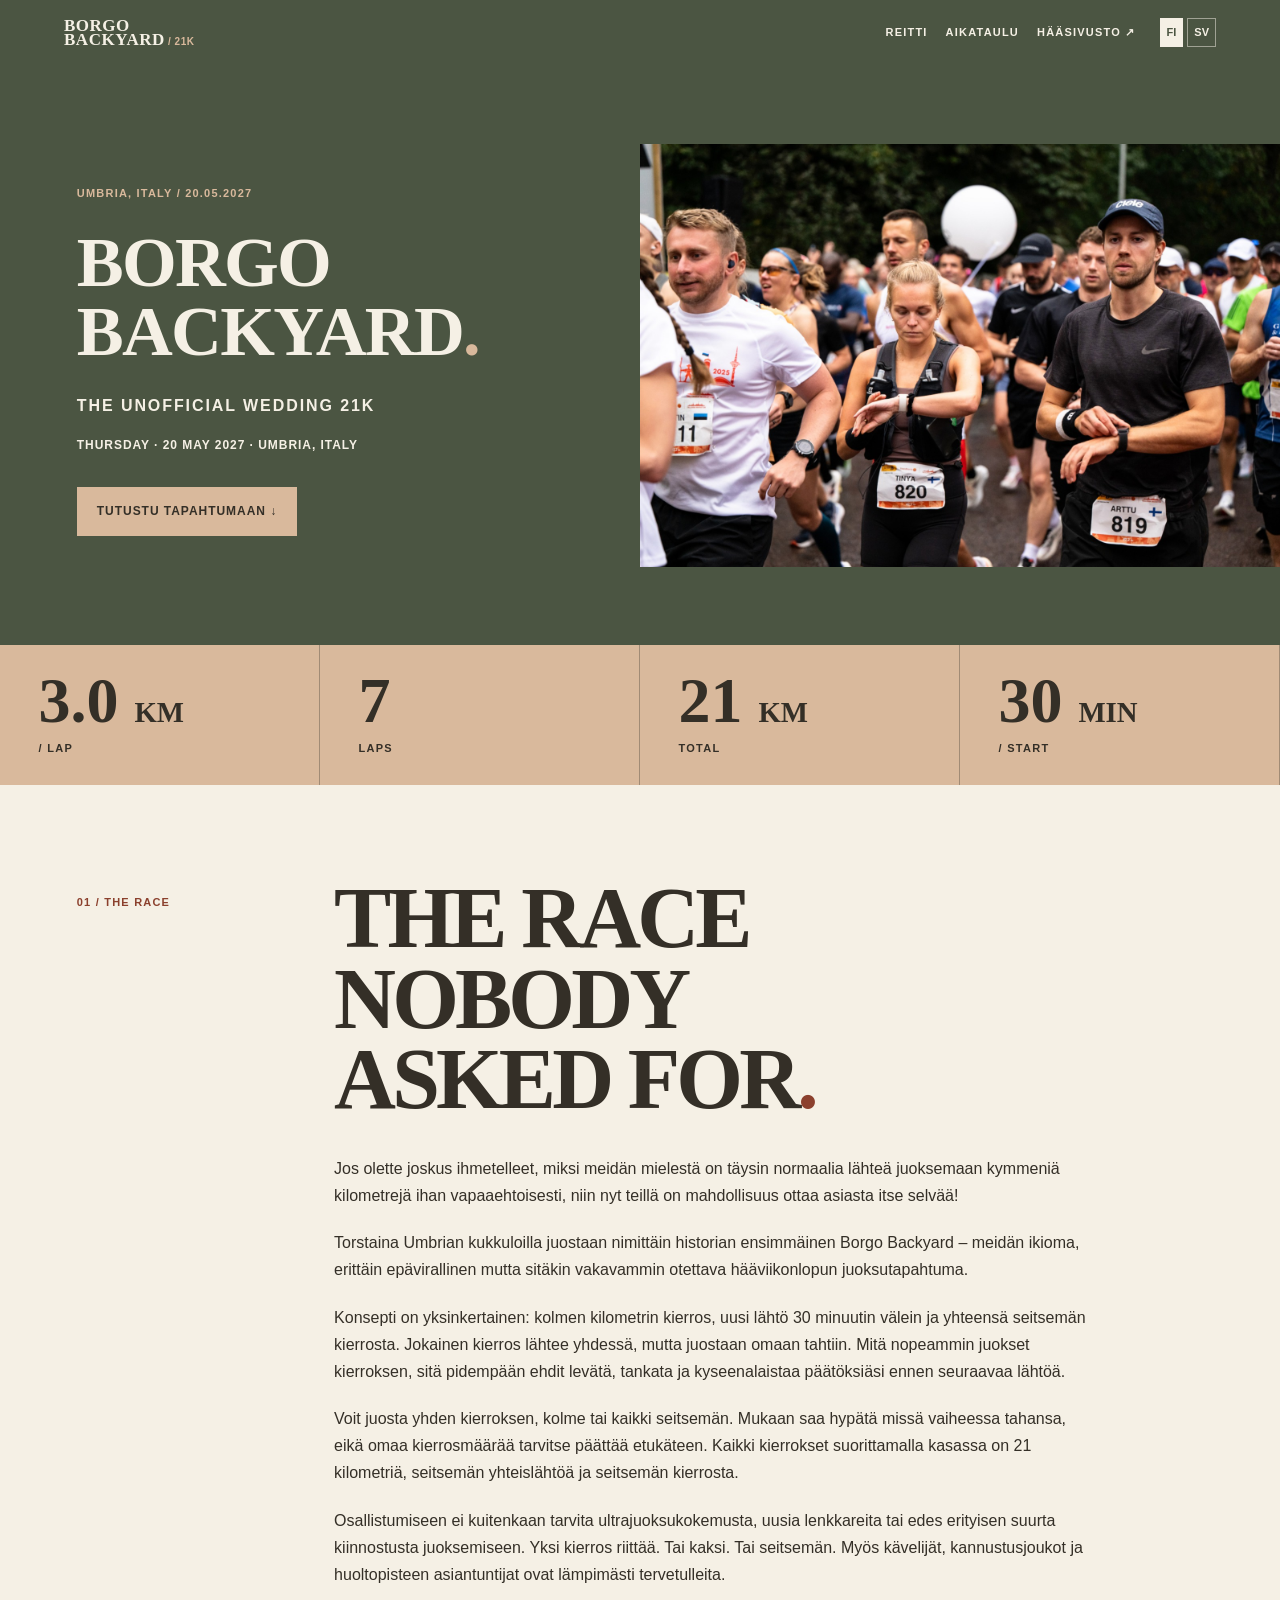
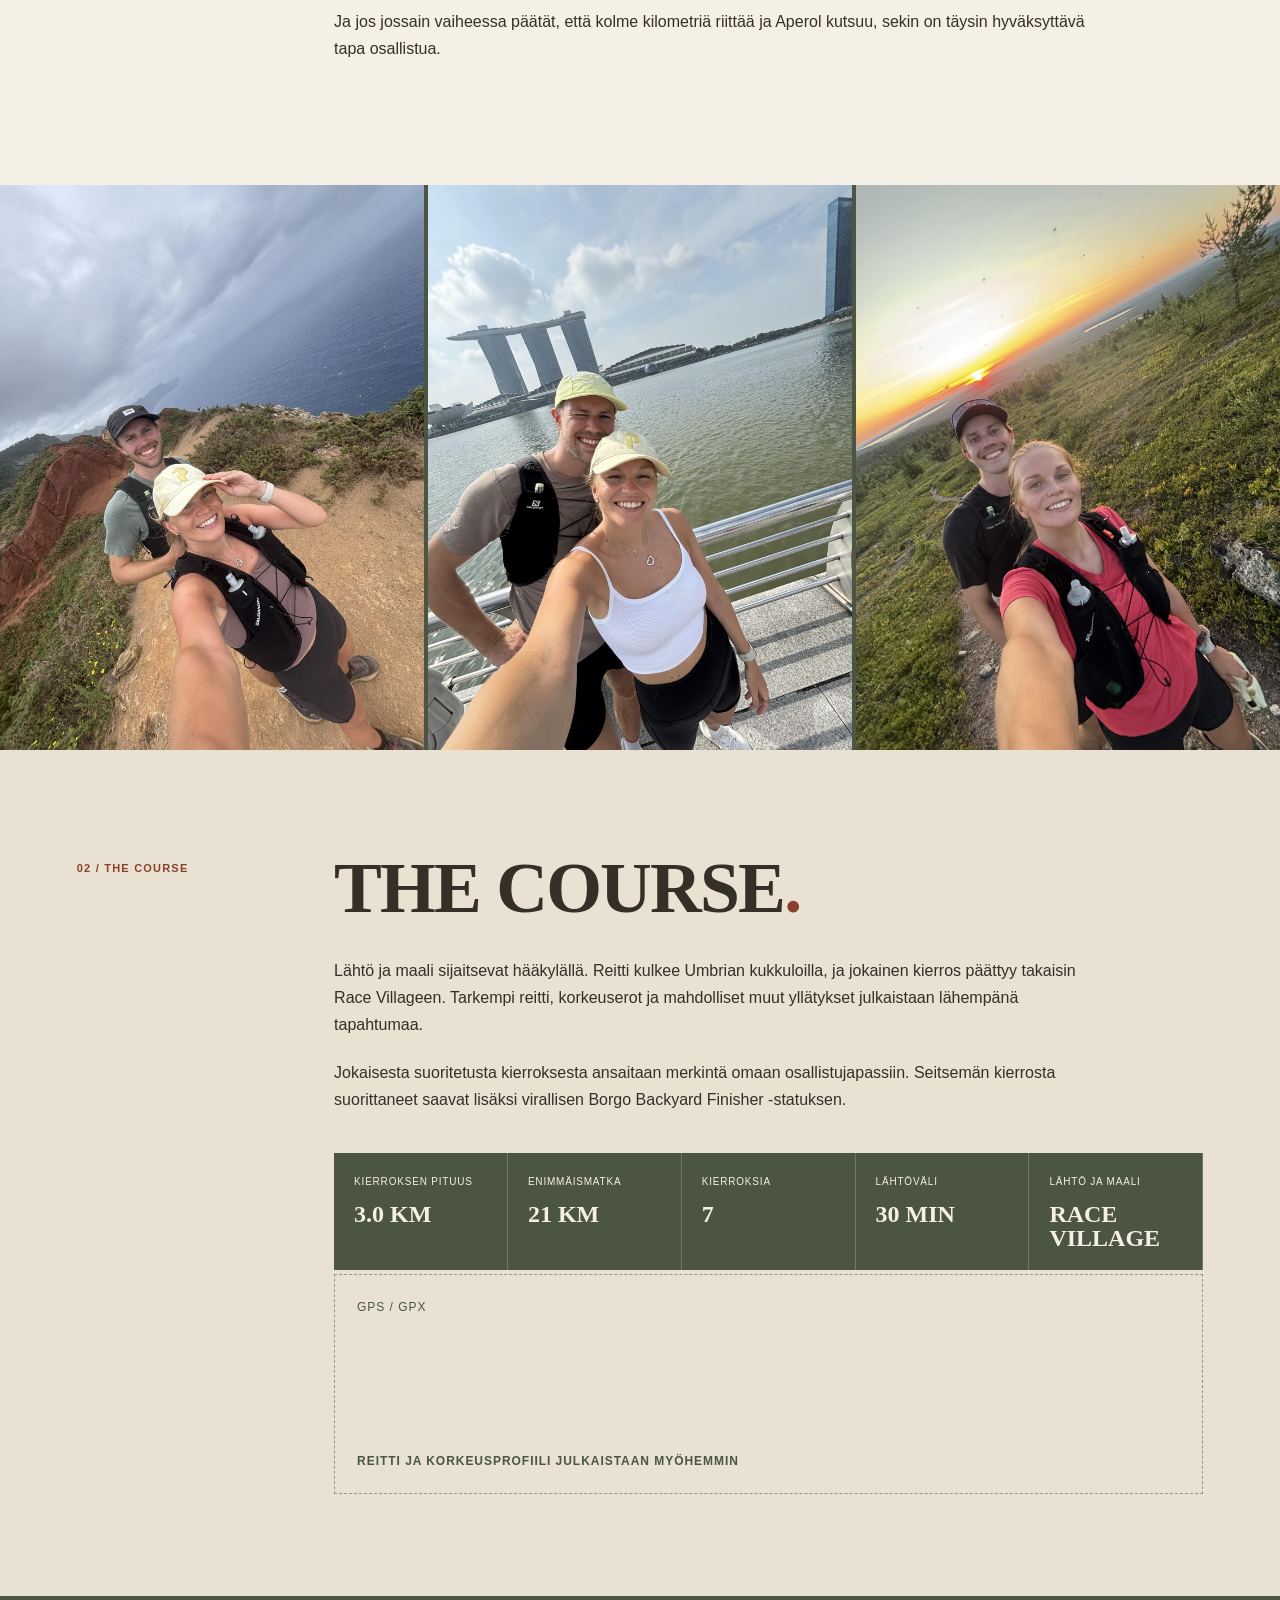
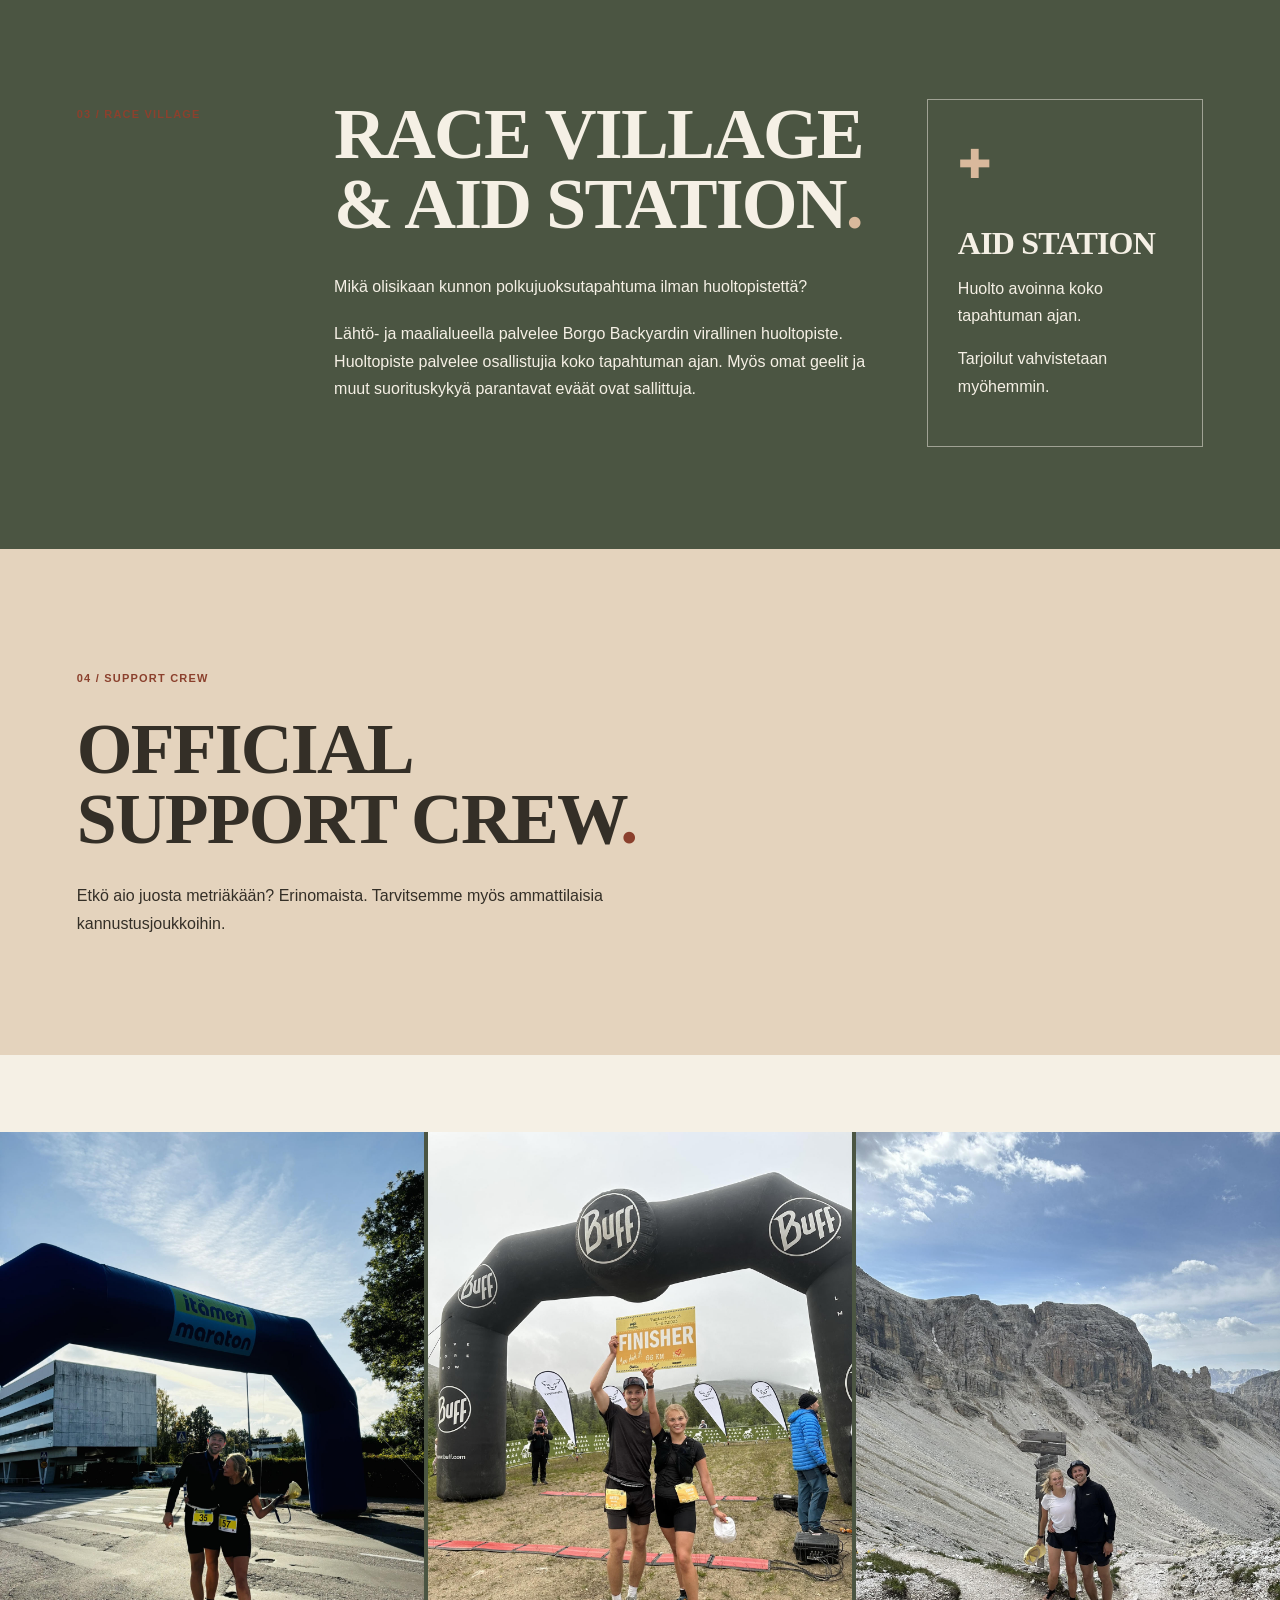
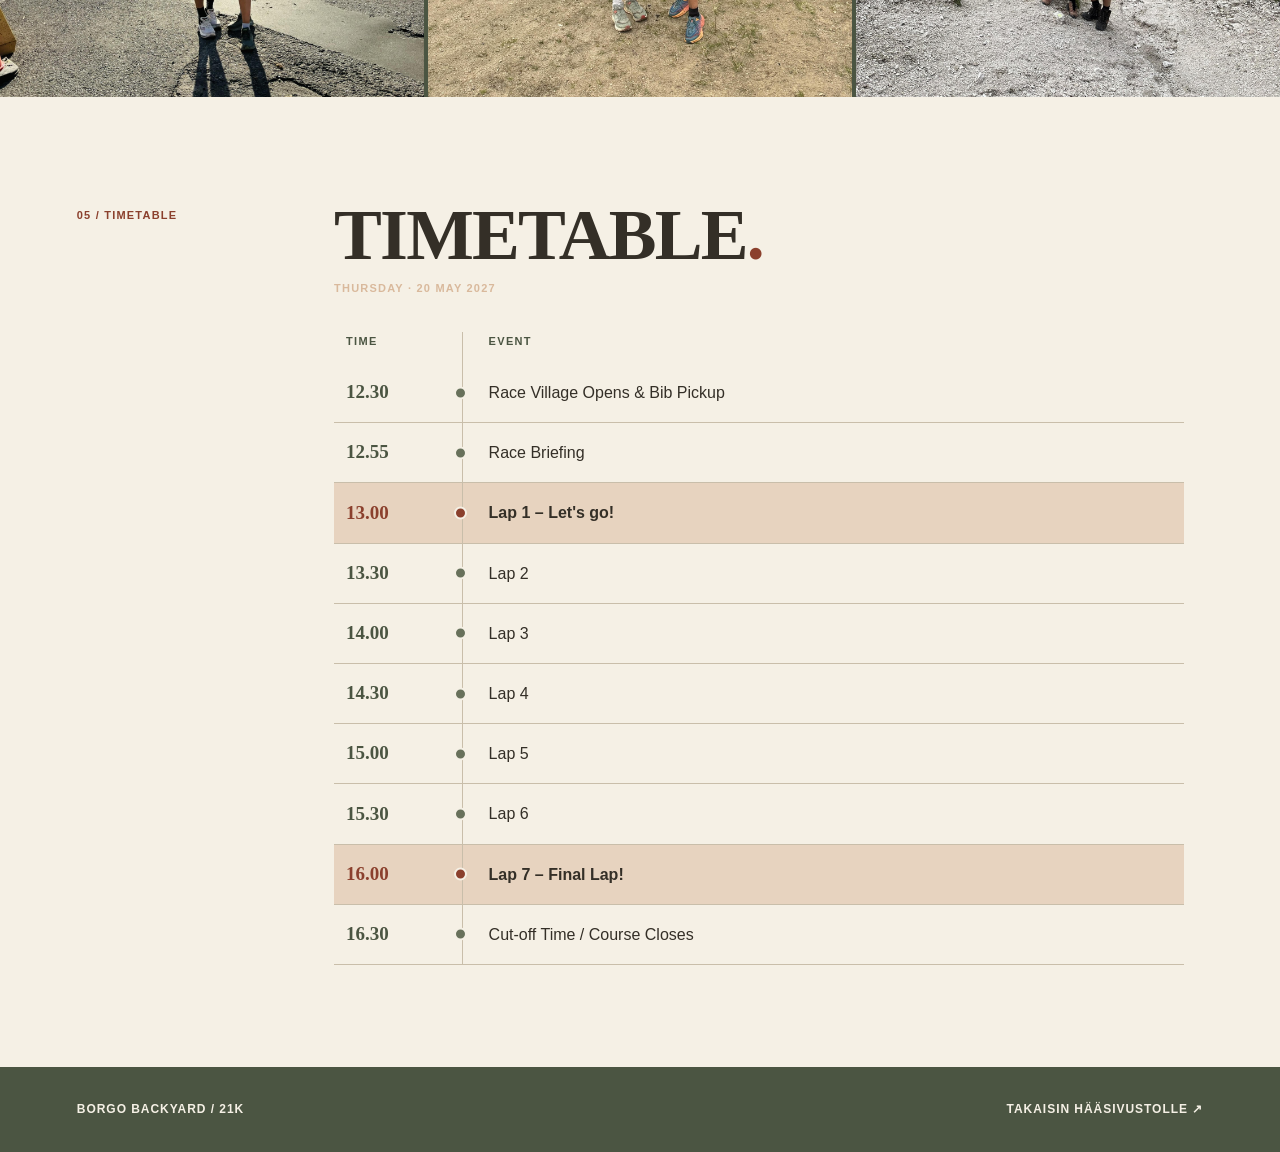
==== commit 7c530d2c: "Update wedding schedule and event copy Co-authored-by: Copilot App <223556219+Copilot@users.noreply." ====
--- a/borgo-backyard/index.html
+++ b/borgo-backyard/index.html
@@ -10,7 +10,7 @@
 <body>
   <header class="race-header">
     <a class="wordmark" href="#top">BORGO<br/>BACKYARD<span> / 21K</span></a>
-    <nav aria-label="Kilpailusivun valikko" data-fi-aria="Kilpailusivun valikko" data-sv-aria="Loppets meny">
+    <nav aria-label="Juoksutapahtuman valikko" data-fi-aria="Juoksutapahtuman valikko" data-sv-aria="Löpevenemangets meny">
       <a href="#course" data-fi="REITTI" data-sv="BANAN">REITTI</a>
       <a href="#timetable" data-fi="AIKATAULU" data-sv="TIDTABELL">AIKATAULU</a>
       <a href="../" data-fi="HÄÄSIVUSTO ↗" data-sv="BRÖLLOPSWEBBPLATSEN ↗">HÄÄSIVUSTO ↗</a>
@@ -26,7 +26,7 @@
         <h1>BORGO<br/>BACKYARD<span>.</span></h1>
         <p class="hero-subtitle">THE UNOFFICIAL WEDDING 21K</p>
         <p class="hero-date">THURSDAY · 20 MAY 2027 · UMBRIA, ITALY</p>
-        <a class="button" href="#race" data-fi="TUTUSTU KISAAN ↓" data-sv="UPPTÄCK LOPPET ↓">TUTUSTU KISAAN ↓</a>
+        <a class="button" href="#race" data-fi="TUTUSTU TAPAHTUMAAN ↓" data-sv="UPPTÄCK EVENEMANGET ↓">TUTUSTU TAPAHTUMAAN ↓</a>
       </div>
       <figure class="photo-placeholder photo-image hero-photo">
         <img src="../images/borgo-backyard-01.jpg" alt="Arttu ja Tinya juoksevat muiden osallistujien joukossa" data-fi-alt="Arttu ja Tinya juoksevat muiden osallistujien joukossa" data-sv-alt="Arttu och Tinya springer bland andra deltagare" fetchpriority="high"/>
@@ -44,11 +44,11 @@
         <h2>THE RACE<br/>NOBODY ASKED FOR<span>.</span></h2>
         <div class="copy">
           <p data-fi="Jos olette joskus ihmetelleet, miksi meidän mielestä on täysin normaalia lähteä juoksemaan kymmeniä kilometrejä ihan vapaaehtoisesti, niin nyt teillä on mahdollisuus ottaa asiasta itse selvää!" data-sv="Om ni någon gång har undrat varför vi tycker att det är helt normalt att frivilligt ge sig ut och springa flera mil, har ni nu chansen att ta reda på det själva!">Jos olette joskus ihmetelleet, miksi meidän mielestä on täysin normaalia lähteä juoksemaan kymmeniä kilometrejä ihan vapaaehtoisesti, niin nyt teillä on mahdollisuus ottaa asiasta itse selvää!</p>
-          <p data-fi="Torstaina Umbrian kukkuloilla juostaan nimittäin historian ensimmäinen Borgo Backyard – meidän ikioma, erittäin epävirallinen mutta sitäkin vakavammin otettava hääviikonlopun juoksukilpailu." data-sv="På torsdagen springs nämligen historiens första Borgo Backyard bland Umbriens kullar – vårt alldeles egna, högst inofficiella men desto mer seriösa bröllopshelgslopp.">Torstaina Umbrian kukkuloilla juostaan nimittäin historian ensimmäinen Borgo Backyard – meidän ikioma, erittäin epävirallinen mutta sitäkin vakavammin otettava hääviikonlopun juoksukilpailu.</p>
+          <p data-fi="Torstaina Umbrian kukkuloilla juostaan nimittäin historian ensimmäinen Borgo Backyard – meidän ikioma, erittäin epävirallinen mutta sitäkin vakavammin otettava hääviikonlopun juoksutapahtuma." data-sv="På torsdagen springs nämligen historiens första Borgo Backyard bland Umbriens kullar – vårt alldeles egna, högst inofficiella men desto mer seriösa löpevenemang under bröllopshelgen.">Torstaina Umbrian kukkuloilla juostaan nimittäin historian ensimmäinen Borgo Backyard – meidän ikioma, erittäin epävirallinen mutta sitäkin vakavammin otettava hääviikonlopun juoksutapahtuma.</p>
           <p data-fi="Konsepti on yksinkertainen: kolmen kilometrin kierros, uusi lähtö 30 minuutin välein ja yhteensä seitsemän kierrosta. Jokainen kierros lähtee yhdessä, mutta juostaan omaan tahtiin. Mitä nopeammin juokset kierroksen, sitä pidempään ehdit levätä, tankata ja kyseenalaistaa päätöksiäsi ennen seuraavaa lähtöä." data-sv="Konceptet är enkelt: en bana på tre kilometer, en ny start var 30:e minut och sammanlagt sju varv. Alla startar varje varv tillsammans men springer i egen takt. Ju snabbare du springer varvet, desto mer tid får du att vila, fylla på energi och ifrågasätta dina beslut före nästa start.">Konsepti on yksinkertainen: kolmen kilometrin kierros, uusi lähtö 30 minuutin välein ja yhteensä seitsemän kierrosta. Jokainen kierros lähtee yhdessä, mutta juostaan omaan tahtiin. Mitä nopeammin juokset kierroksen, sitä pidempään ehdit levätä, tankata ja kyseenalaistaa päätöksiäsi ennen seuraavaa lähtöä.</p>
           <p data-fi="Voit juosta yhden kierroksen, kolme tai kaikki seitsemän. Mukaan saa hypätä missä vaiheessa tahansa, eikä omaa kierrosmäärää tarvitse päättää etukäteen. Kaikki kierrokset suorittamalla kasassa on 21 kilometriä, seitsemän yhteislähtöä ja seitsemän kierrosta." data-sv="Du kan springa ett varv, tre eller alla sju. Du kan hoppa med när som helst och behöver inte bestämma antalet varv på förhand. Alla varv tillsammans ger 21 kilometer, sju gemensamma starter och sju varv.">Voit juosta yhden kierroksen, kolme tai kaikki seitsemän. Mukaan saa hypätä missä vaiheessa tahansa, eikä omaa kierrosmäärää tarvitse päättää etukäteen. Kaikki kierrokset suorittamalla kasassa on 21 kilometriä, seitsemän yhteislähtöä ja seitsemän kierrosta.</p>
           <p data-fi="Osallistumiseen ei kuitenkaan tarvita ultrajuoksukokemusta, uusia lenkkareita tai edes erityisen suurta kiinnostusta juoksemiseen. Yksi kierros riittää. Tai kaksi. Tai seitsemän. Myös kävelijät, kannustusjoukot ja huoltopisteen asiantuntijat ovat lämpimästi tervetulleita." data-sv="Du behöver varken erfarenhet av ultralopp, nya löparskor eller ens ett särskilt stort intresse för löpning. Ett varv räcker. Eller två. Eller sju. Även promenerare, hejarklack och experter på vätskestationen är varmt välkomna.">Osallistumiseen ei kuitenkaan tarvita ultrajuoksukokemusta, uusia lenkkareita tai edes erityisen suurta kiinnostusta juoksemiseen. Yksi kierros riittää. Tai kaksi. Tai seitsemän. Myös kävelijät, kannustusjoukot ja huoltopisteen asiantuntijat ovat lämpimästi tervetulleita.</p>
-          <p data-fi="Ja jos jossain vaiheessa päätät, että kolme kilometriä riittää ja Aperol kutsuu, sekin on täysin hyväksyttävä kisataktiikka." data-sv="Och om du någon gång bestämmer dig för att tre kilometer räcker och Aperol lockar, är det också en fullt godkänd tävlingstaktik.">Ja jos jossain vaiheessa päätät, että kolme kilometriä riittää ja Aperol kutsuu, sekin on täysin hyväksyttävä kisataktiikka.</p>
+          <p data-fi="Ja jos jossain vaiheessa päätät, että kolme kilometriä riittää ja Aperol kutsuu, sekin on täysin hyväksyttävä tapa osallistua." data-sv="Och om du någon gång bestämmer dig för att tre kilometer räcker och Aperol lockar, är det också ett fullt godkänt sätt att delta.">Ja jos jossain vaiheessa päätät, että kolme kilometriä riittää ja Aperol kutsuu, sekin on täysin hyväksyttävä tapa osallistua.</p>
         </div>
       </div>
     </section>
@@ -69,7 +69,7 @@
         <h2>THE COURSE<span>.</span></h2>
         <div class="copy">
           <p data-fi="Lähtö ja maali sijaitsevat hääkylällä. Reitti kulkee Umbrian kukkuloilla, ja jokainen kierros päättyy takaisin Race Villageen. Tarkempi reitti, korkeuserot ja mahdolliset muut yllätykset julkaistaan lähempänä tapahtumaa." data-sv="Start och mål finns i bröllopsbyn. Banan går bland Umbriens kullar och varje varv slutar tillbaka i Race Village. Den närmare bansträckningen, höjdskillnader och eventuella andra överraskningar publiceras närmare evenemanget.">Lähtö ja maali sijaitsevat hääkylällä. Reitti kulkee Umbrian kukkuloilla, ja jokainen kierros päättyy takaisin Race Villageen. Tarkempi reitti, korkeuserot ja mahdolliset muut yllätykset julkaistaan lähempänä tapahtumaa.</p>
-          <p data-fi="Jokaisesta suoritetusta kierroksesta ansaitaan merkintä omaan kilpailupassiin. Seitsemän kierrosta suorittaneet saavat lisäksi virallisen Borgo Backyard Finisher -statuksen." data-sv="Varje avklarat varv ger en anteckning i ditt tävlingspass. Den som klarar sju varv får dessutom officiell Borgo Backyard Finisher-status.">Jokaisesta suoritetusta kierroksesta ansaitaan merkintä omaan kilpailupassiin. Seitsemän kierrosta suorittaneet saavat lisäksi virallisen Borgo Backyard Finisher -statuksen.</p>
+          <p data-fi="Jokaisesta suoritetusta kierroksesta ansaitaan merkintä omaan osallistujapassiin. Seitsemän kierrosta suorittaneet saavat lisäksi virallisen Borgo Backyard Finisher -statuksen." data-sv="Varje avklarat varv ger en anteckning i ditt deltagarpass. Den som klarar sju varv får dessutom officiell Borgo Backyard Finisher-status.">Jokaisesta suoritetusta kierroksesta ansaitaan merkintä omaan osallistujapassiin. Seitsemän kierrosta suorittaneet saavat lisäksi virallisen Borgo Backyard Finisher -statuksen.</p>
         </div>
         <div class="course-card">
           <div><span data-fi="KIERROKSEN PITUUS" data-sv="VARVETS LÄNGD">KIERROKSEN PITUUS</span><strong>3.0 KM</strong></div>
